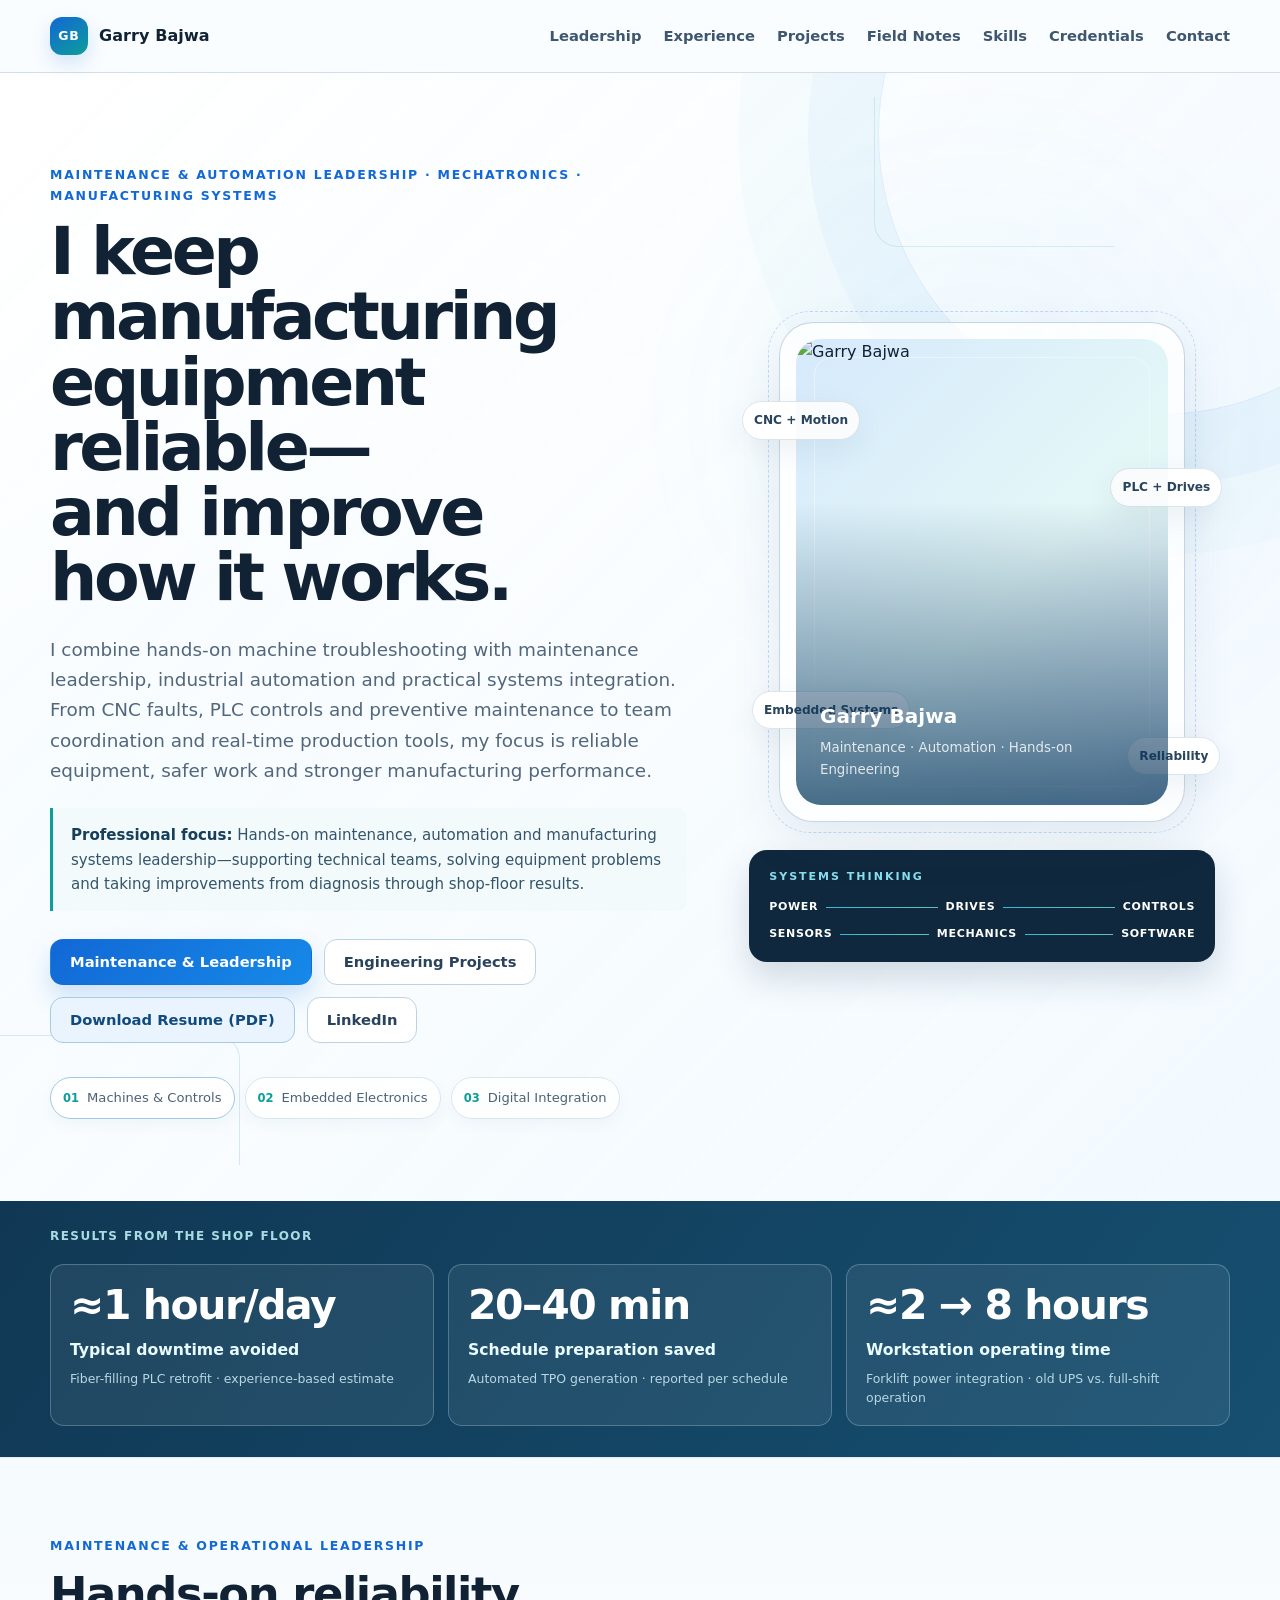
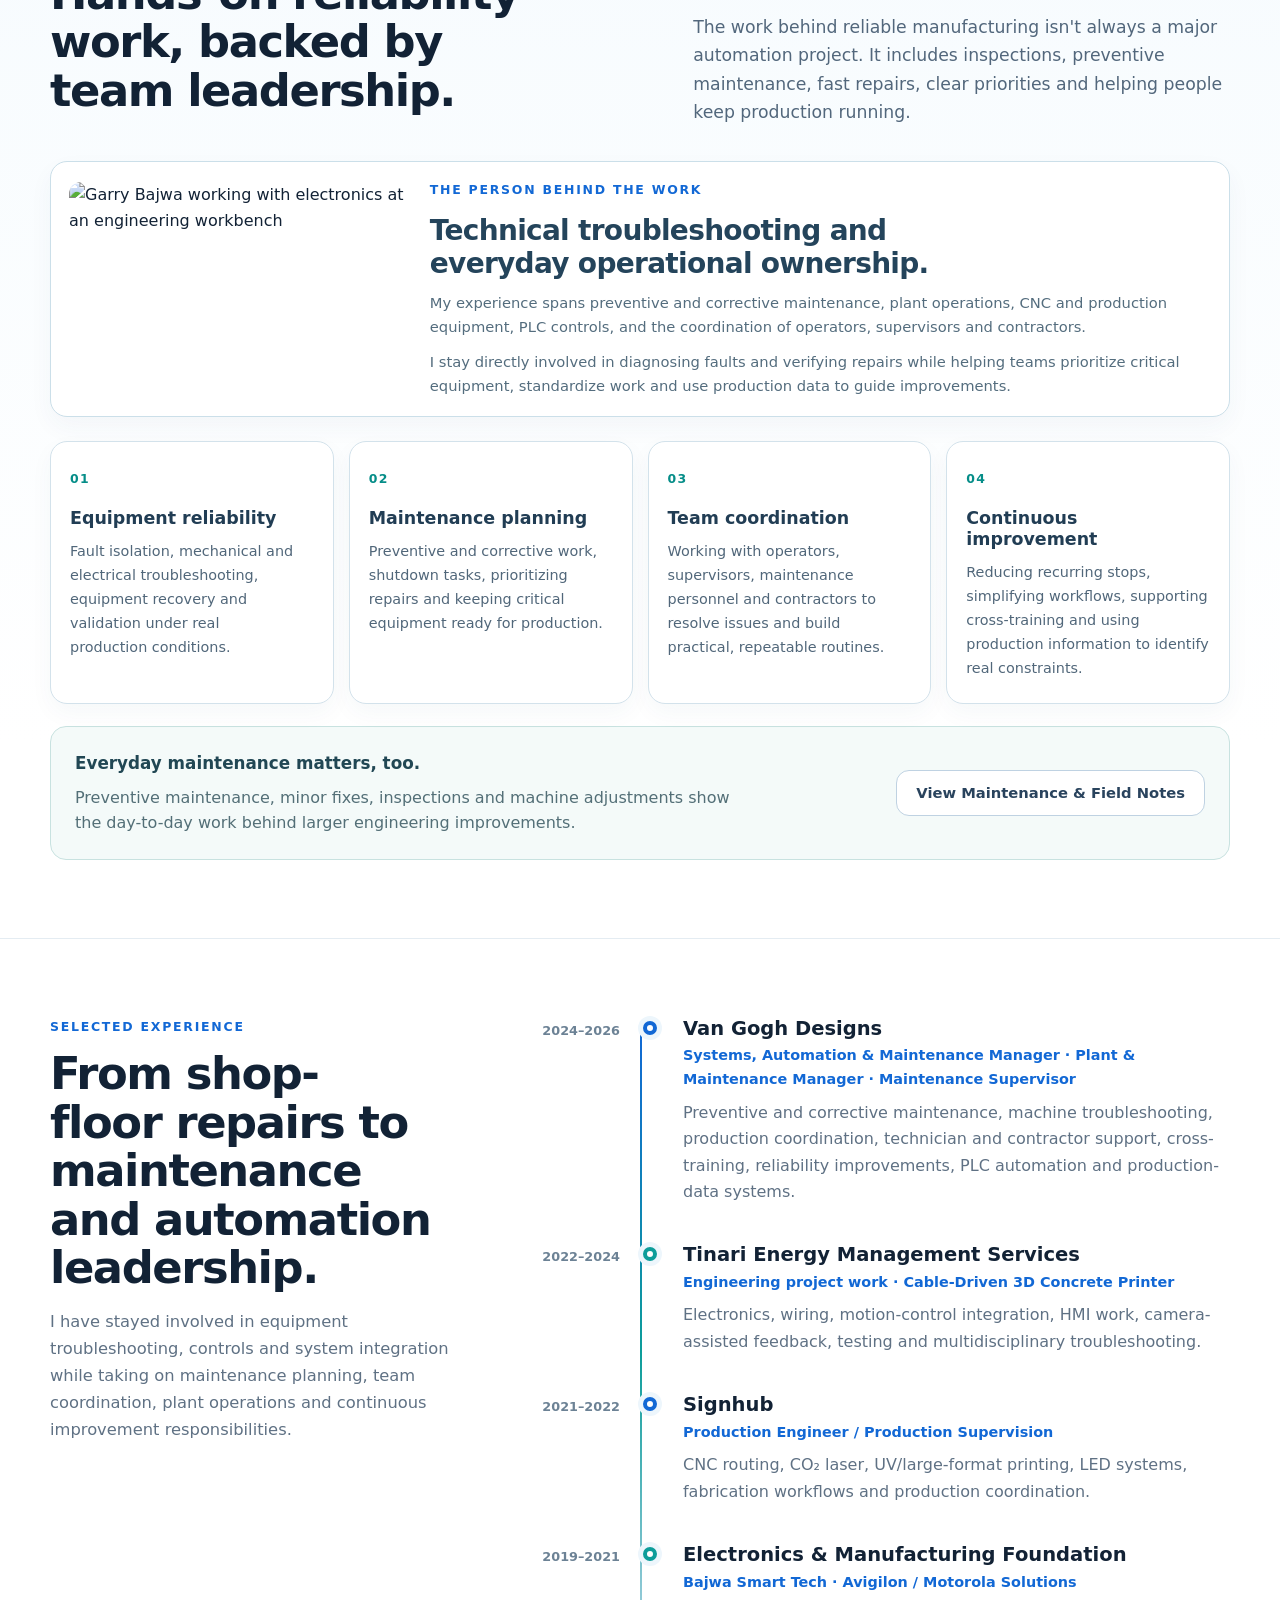
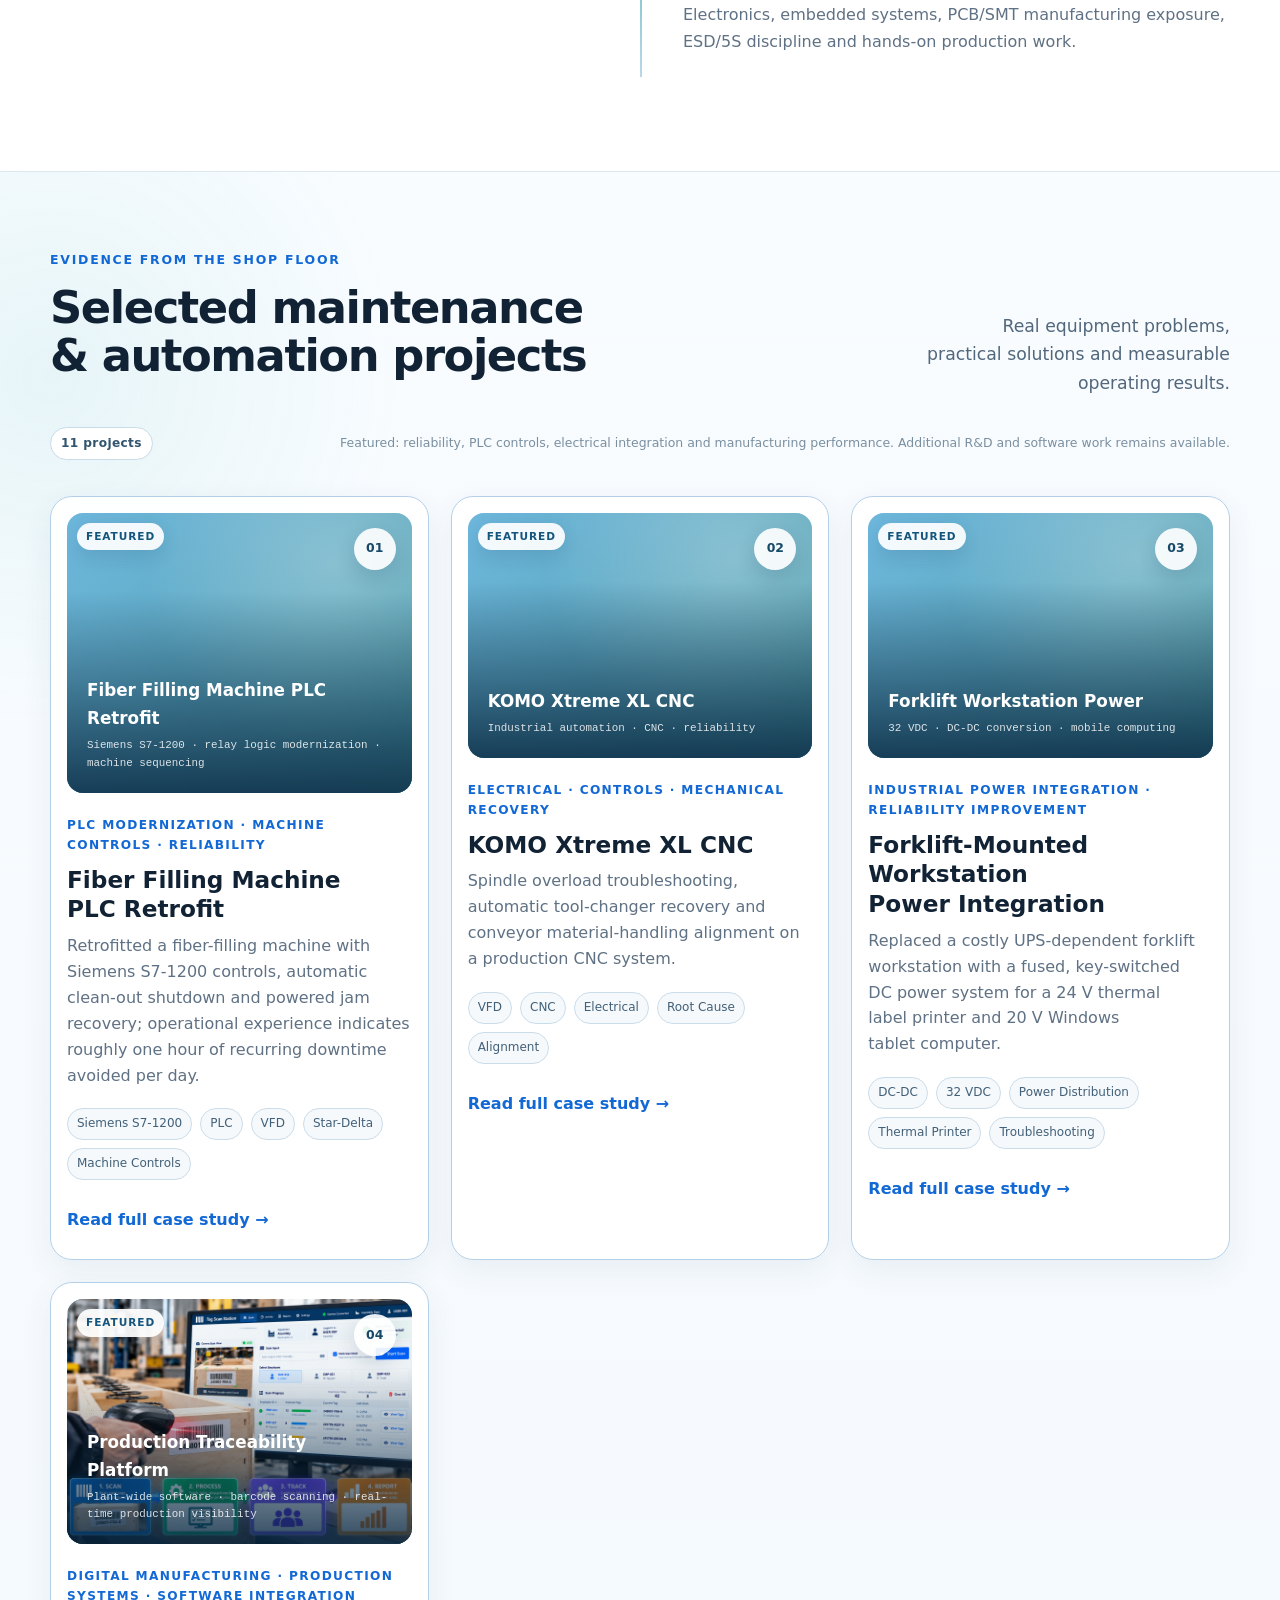
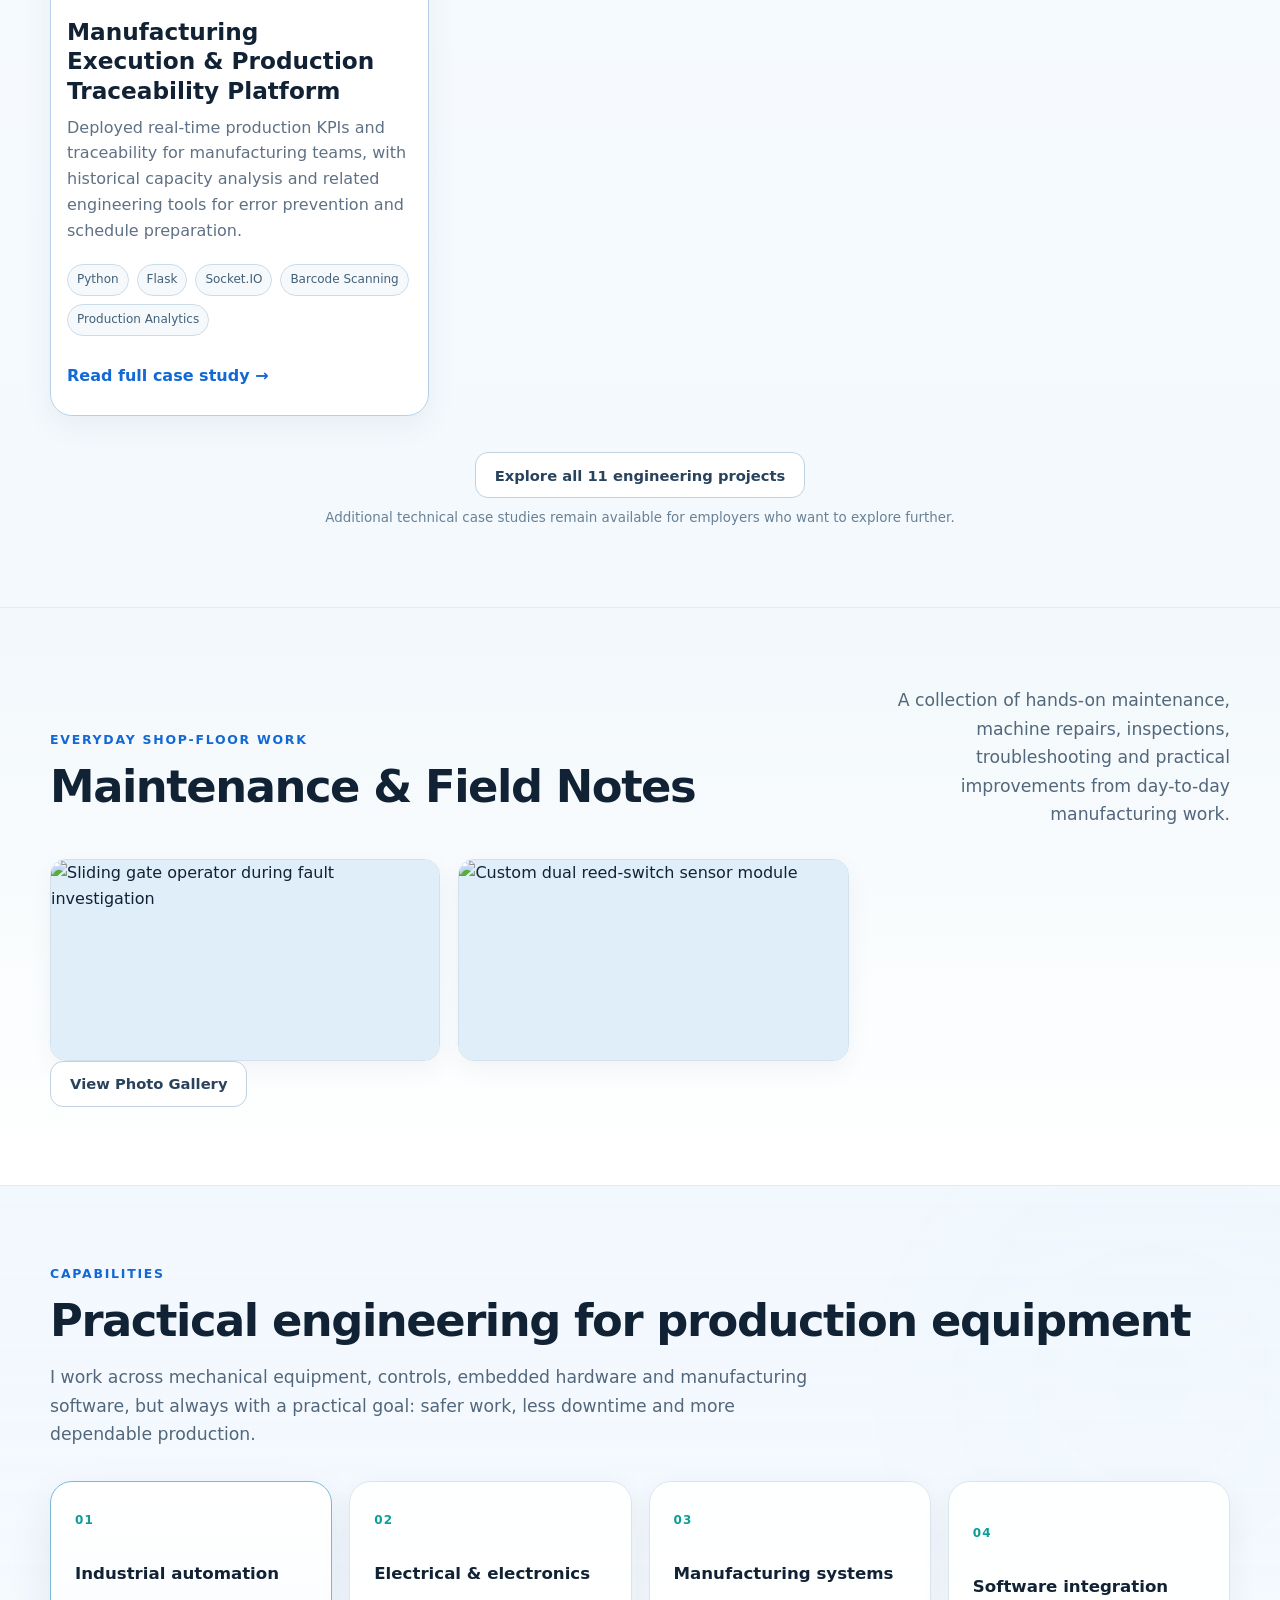
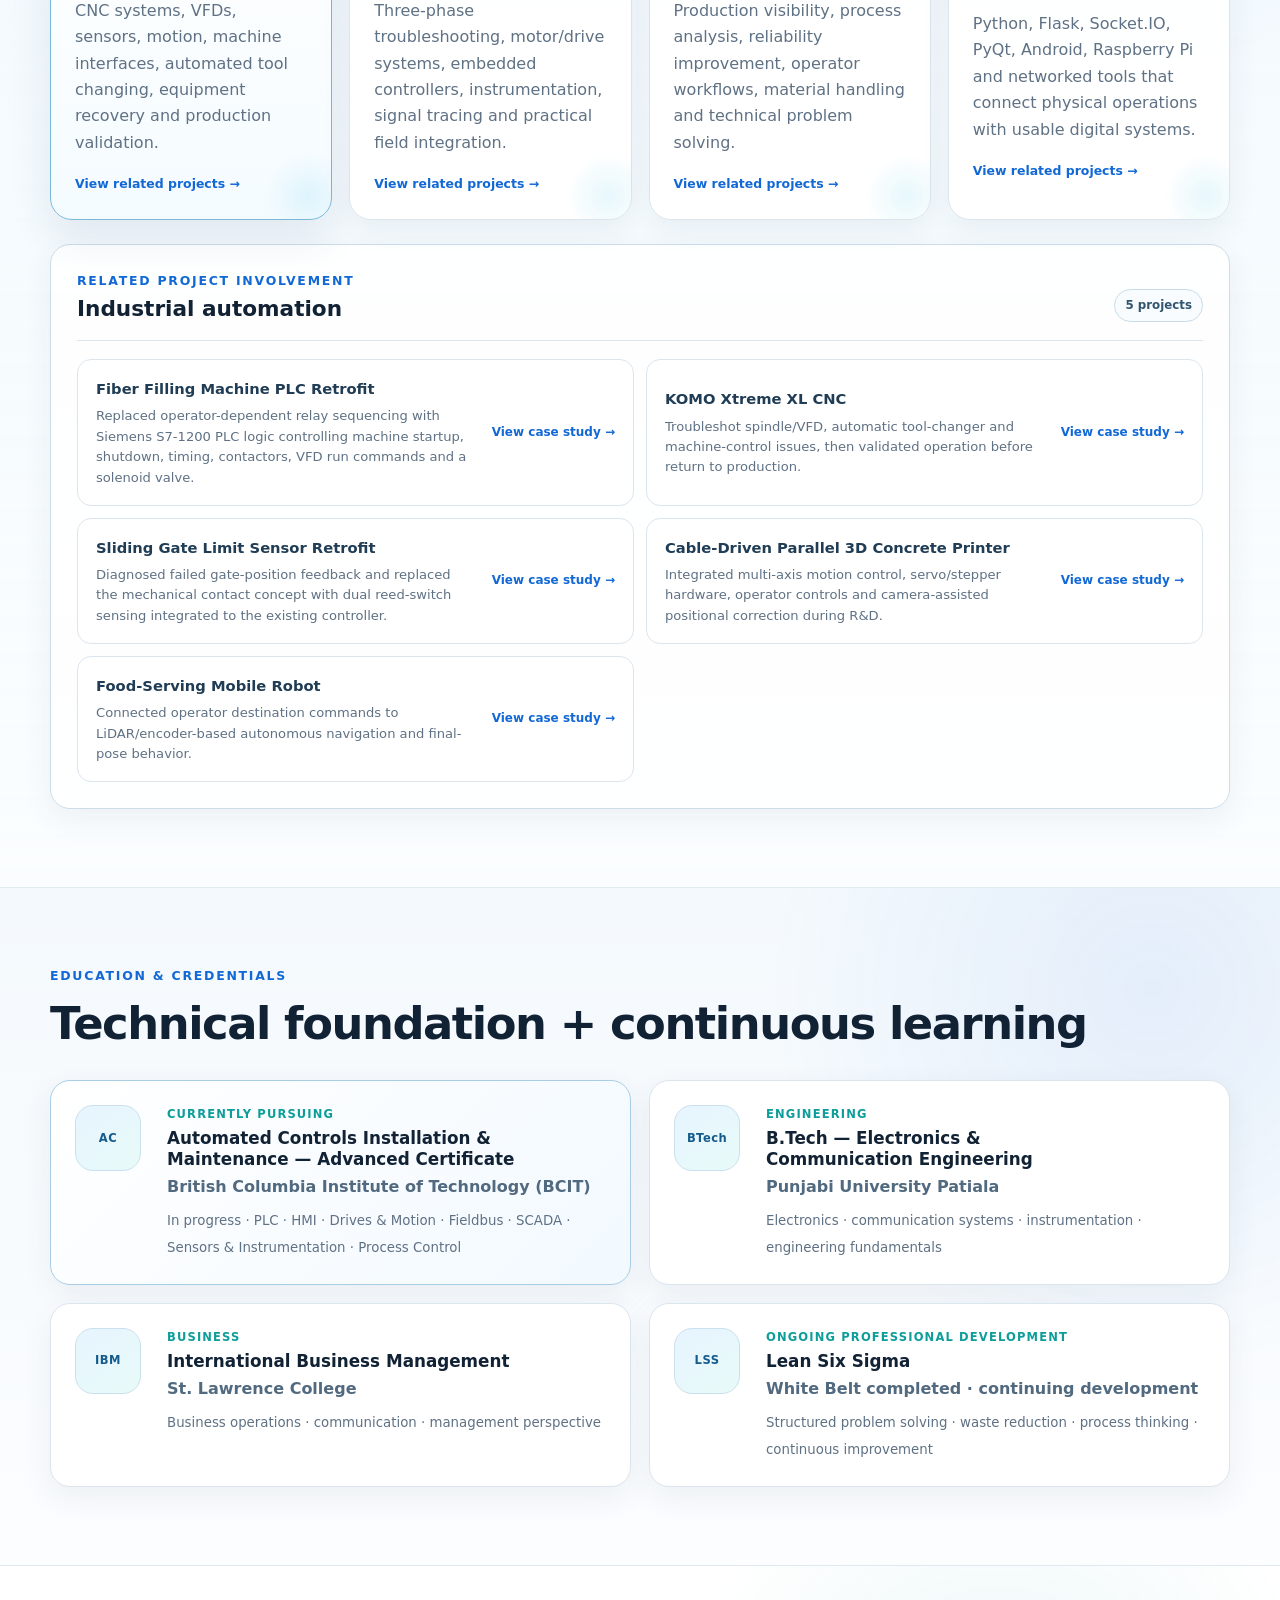
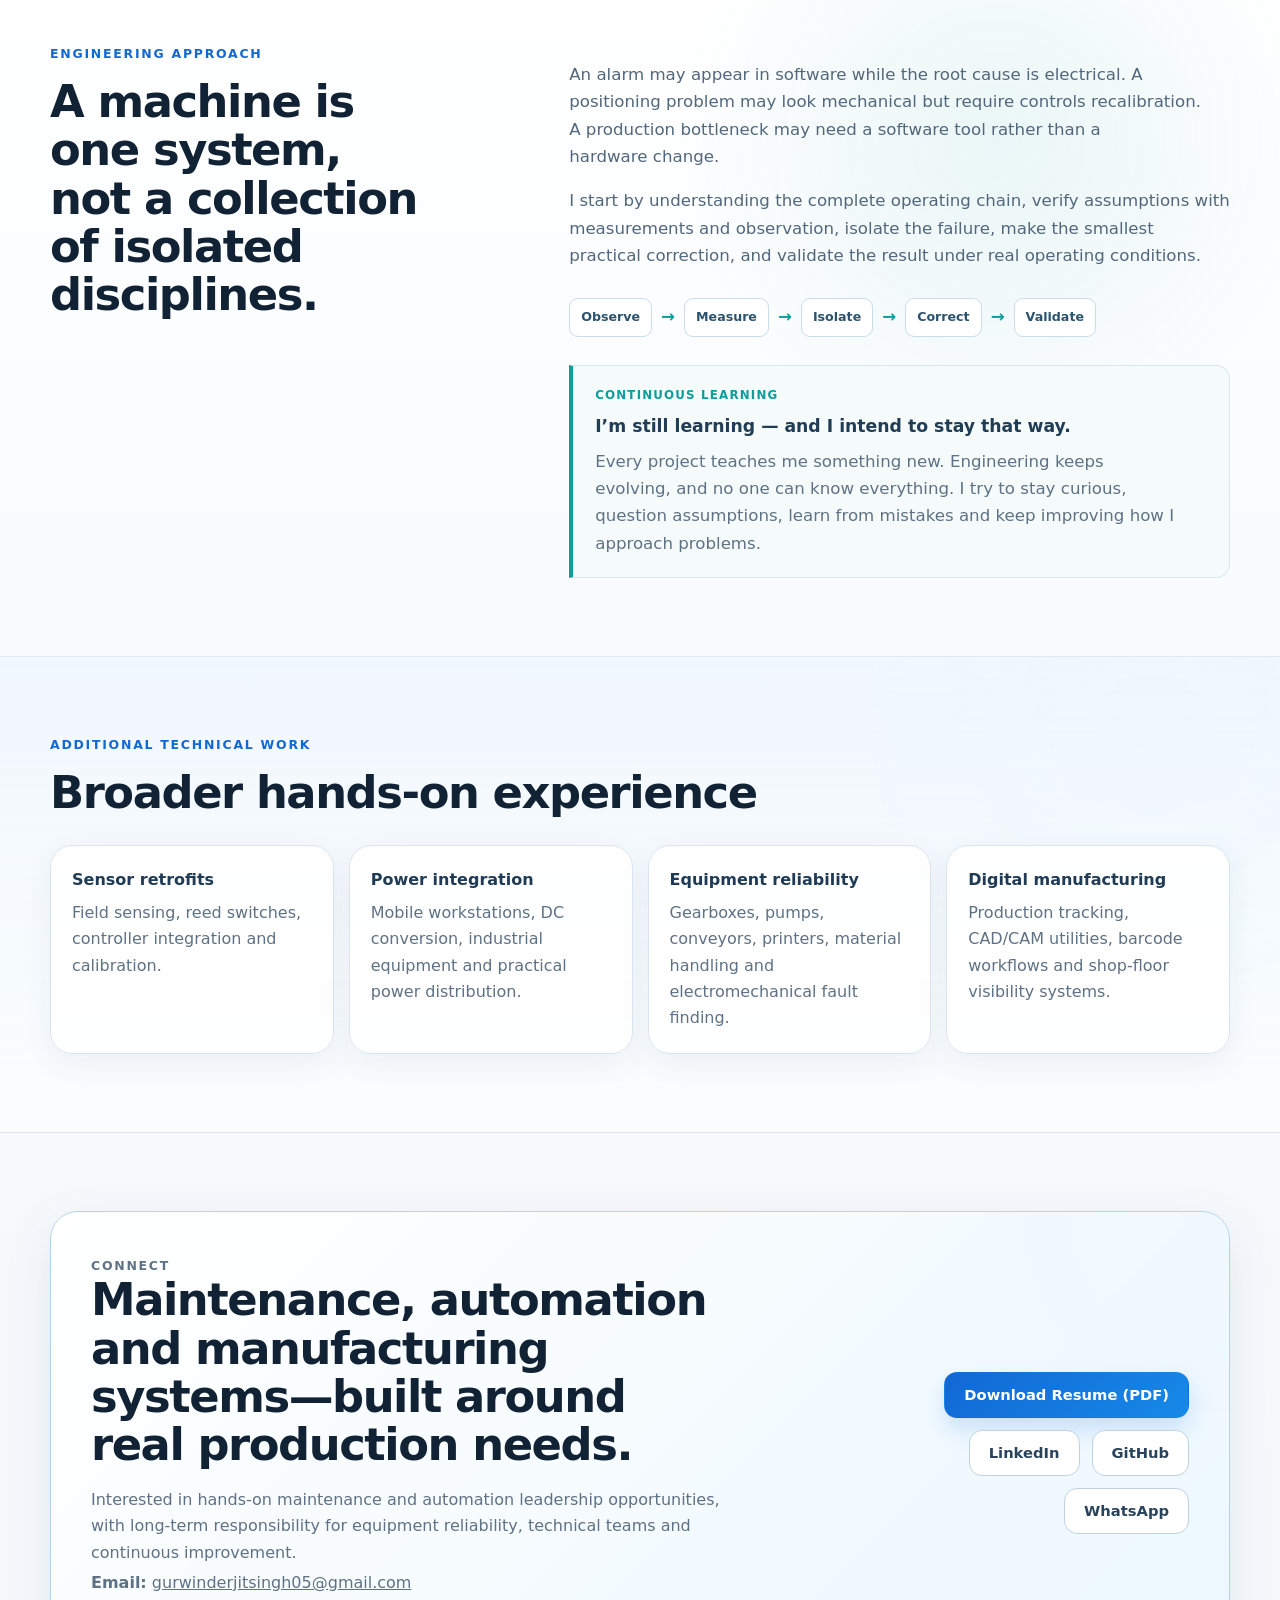
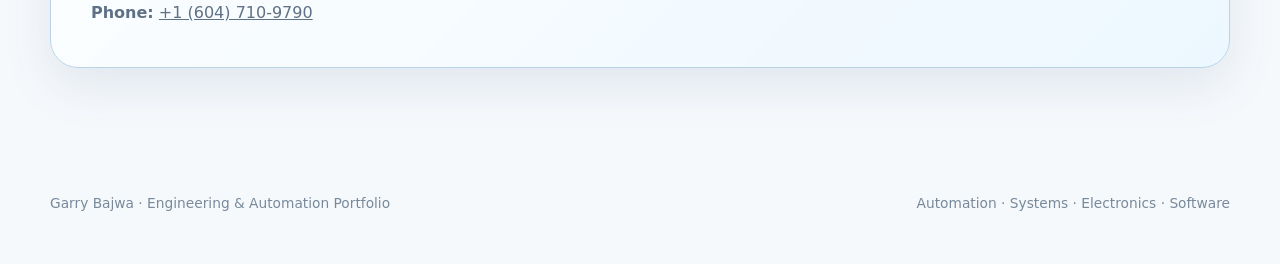
==== index.html @ 13fa7677 "Simplify homepage Field Notes preview to one introduction and a clean photo gallery" ====
<!doctype html>
<html lang="en">
<head>
  <meta charset="utf-8" />
  <meta name="viewport" content="width=device-width, initial-scale=1" />
  <meta name="description" content="Garry Bajwa combines hands-on maintenance and automation leadership with CNC troubleshooting, equipment reliability, preventive maintenance, PLC controls and digital manufacturing systems." />
  <title>Garry Bajwa | Hands-On Maintenance & Automation Leadership</title>
  <link rel="stylesheet" href="styles.css?v=20261027gallery1" />
</head>
<body>
  <a class="skip-link" href="#main">Skip to content</a>

  <header class="site-header">
    <div class="container nav-wrap">
      <a class="brand" href="index.html" aria-label="Garry Bajwa portfolio home">
        <span class="brand-mark">GB</span>
        <span>Garry Bajwa</span>
      </a>
      <nav class="nav" aria-label="Primary navigation">
        <a href="#leadership">Leadership</a>
        <a href="#experience">Experience</a>
        <a href="#projects">Projects</a>
        <a href="#field-notes-preview">Field Notes</a>
        <a href="#capabilities">Skills</a>
        <a href="#credentials">Credentials</a>
        <a href="#contact">Contact</a>
      </nav>
    </div>
  </header>

  <main id="main">
    <section class="hero">
      <div class="hero-circuit hero-circuit-a"></div>
      <div class="hero-circuit hero-circuit-b"></div>
      <div class="container hero-grid">
        <div class="hero-copy">
          <p class="eyebrow">Maintenance &amp; Automation Leadership · Mechatronics · Manufacturing Systems</p>
          <h1>I keep manufacturing equipment reliable—and improve how it works.</h1>
          <p class="lead">
            I combine hands-on machine troubleshooting with maintenance leadership, industrial automation and practical systems integration.
            From CNC faults, PLC controls and preventive maintenance to team coordination and real-time production tools,
            my focus is reliable equipment, safer work and stronger manufacturing performance.
          </p>
          <p class="hero-career-focus"><strong>Professional focus:</strong> Hands-on maintenance, automation and manufacturing systems leadership—supporting technical teams, solving equipment problems and taking improvements from diagnosis through shop-floor results.</p>

          <div class="hero-actions">
            <a class="button primary" href="#leadership">Maintenance &amp; Leadership</a>
            <a class="button secondary" href="#projects">Engineering Projects</a>
            <a class="button secondary resume-link" href="resume/Garry_Bajwa_Generic_Resume.pdf" download="Garry_Bajwa_Resume.pdf" type="application/pdf" aria-label="Download Garry Bajwa resume as a PDF">Download Resume (PDF)</a>
            <a class="button secondary" href="https://www.linkedin.com/in/gurwinderjit-singh" target="_blank" rel="noreferrer">LinkedIn</a>
          </div>

          <div class="hero-specialties" aria-label="Engineering specialties">
            <button type="button" class="hero-specialty" data-capability="automation"><b>01</b> Machines & Controls</button>
            <button type="button" class="hero-specialty" data-capability="electrical"><b>02</b> Embedded Electronics</button>
            <button type="button" class="hero-specialty" data-capability="software"><b>03</b> Digital Integration</button>
          </div>
        </div>

        <aside class="hero-visual" aria-label="Portfolio visual">
          <div class="portrait-shell">
            <div class="portrait-slot">
              <img class="hero-portrait-image" src="assets/profile/garry-bajwa.jpeg" alt="Garry Bajwa">
              <div class="portrait-overlay" aria-hidden="true"></div>
              <div class="portrait-copy">
                <strong>Garry Bajwa</strong>
                <small>Maintenance · Automation · Hands-on Engineering</small>
              </div>
            </div>

            <div class="floating-chip chip-1">CNC + Motion</div>
            <div class="floating-chip chip-2">PLC + Drives</div>
            <div class="floating-chip chip-3">Embedded Systems</div>
            <div class="floating-chip chip-4">Reliability</div>
          </div>

          <div class="systems-map">
            <div class="map-title">SYSTEMS THINKING</div>
            <div class="map-row">
              <span>POWER</span><i></i><span>DRIVES</span><i></i><span>CONTROLS</span>
            </div>
            <div class="map-row">
              <span>SENSORS</span><i></i><span>MECHANICS</span><i></i><span>SOFTWARE</span>
            </div>
          </div>
        </aside>
      </div>
    </section>

    <section class="proof-strip" aria-label="Selected manufacturing results">
      <div class="container">
        <p class="proof-strip-heading">Results from the shop floor</p>
        <div class="proof-grid">
          <a class="proof-item" href="projects/fiber-filling-plc-retrofit.html#impact">
            <span class="proof-value">≈1 hour/day</span>
            <span class="proof-title">Typical downtime avoided</span>
            <span class="proof-detail">Fiber-filling PLC retrofit · experience-based estimate</span>
          </a>
          <a class="proof-item" href="projects/tag-scanning.html#impact">
            <span class="proof-value">20–40 min</span>
            <span class="proof-title">Schedule preparation saved</span>
            <span class="proof-detail">Automated TPO generation · reported per schedule</span>
          </a>
          <a class="proof-item" href="projects/forklift-workstation.html#impact">
            <span class="proof-value">≈2 → 8 hours</span>
            <span class="proof-title">Workstation operating time</span>
            <span class="proof-detail">Forklift power integration · old UPS vs. full-shift operation</span>
          </a>
        </div>
      </div>
    </section>

    <section id="leadership" class="section leadership-section">
      <div class="container">
        <div class="leadership-heading">
          <div>
            <p class="eyebrow">Maintenance &amp; Operational Leadership</p>
            <h2>Hands-on reliability work, backed by team leadership.</h2>
          </div>
          <p class="section-intro">The work behind reliable manufacturing isn't always a major automation project. It includes inspections, preventive maintenance, fast repairs, clear priorities and helping people keep production running.</p>
        </div>
<div id="about" class="leadership-profile">
          <img src="assets/profile/engineering-workbench.jpg" alt="Garry Bajwa working with electronics at an engineering workbench" loading="lazy">
          <div class="leadership-profile-copy">
            <p class="eyebrow">The person behind the work</p>
            <h3>Technical troubleshooting and everyday operational ownership.</h3>
            <p>My experience spans preventive and corrective maintenance, plant operations, CNC and production equipment, PLC controls, and the coordination of operators, supervisors and contractors.</p>
            <p>I stay directly involved in diagnosing faults and verifying repairs while helping teams prioritize critical equipment, standardize work and use production data to guide improvements.</p>
          </div>
        </div>
        <div class="leadership-grid">
          <article class="leadership-card"><span class="leadership-number">01</span><h3>Equipment reliability</h3><p>Fault isolation, mechanical and electrical troubleshooting, equipment recovery and validation under real production conditions.</p></article>
          <article class="leadership-card"><span class="leadership-number">02</span><h3>Maintenance planning</h3><p>Preventive and corrective work, shutdown tasks, prioritizing repairs and keeping critical equipment ready for production.</p></article>
          <article class="leadership-card"><span class="leadership-number">03</span><h3>Team coordination</h3><p>Working with operators, supervisors, maintenance personnel and contractors to resolve issues and build practical, repeatable routines.</p></article>
          <article class="leadership-card"><span class="leadership-number">04</span><h3>Continuous improvement</h3><p>Reducing recurring stops, simplifying workflows, supporting cross-training and using production information to identify real constraints.</p></article>
        </div>
        <div class="leadership-field-notes">
          <div><strong>Everyday maintenance matters, too.</strong><p>Preventive maintenance, minor fixes, inspections and machine adjustments show the day-to-day work behind larger engineering improvements.</p></div>
          <a class="button secondary" href="field-notes.html">View Maintenance &amp; Field Notes</a>
        </div>
      </div>
    </section>

    <section id="experience" class="section experience-section">
      <div class="container experience-layout">
        <div class="experience-intro">
          <p class="eyebrow">Selected experience</p>
          <h2>From shop-floor repairs to maintenance and automation leadership.</h2>
          <p>
            I have stayed involved in equipment troubleshooting, controls and system integration while taking on maintenance planning,
            team coordination, plant operations and continuous improvement responsibilities.
          </p>
        </div>

        <div class="timeline">
          <article class="timeline-item">
            <div class="timeline-year">2024–2026</div>
            <div class="timeline-dot"></div>
            <div class="timeline-content">
              <h3>Van Gogh Designs</h3>
              <p class="timeline-role">Systems, Automation & Maintenance Manager · Plant & Maintenance Manager · Maintenance Supervisor</p>
              <p>Preventive and corrective maintenance, machine troubleshooting, production coordination, technician and contractor support, cross-training, reliability improvements, PLC automation and production-data systems.</p>
            </div>
          </article>

          <article class="timeline-item">
            <div class="timeline-year">2022–2024</div>
            <div class="timeline-dot"></div>
            <div class="timeline-content">
              <h3>Tinari Energy Management Services</h3>
              <p class="timeline-role">Engineering project work · Cable-Driven 3D Concrete Printer</p>
              <p>Electronics, wiring, motion-control integration, HMI work, camera-assisted feedback, testing and multidisciplinary troubleshooting.</p>
            </div>
          </article>

          <article class="timeline-item">
            <div class="timeline-year">2021–2022</div>
            <div class="timeline-dot"></div>
            <div class="timeline-content">
              <h3>Signhub</h3>
              <p class="timeline-role">Production Engineer / Production Supervision</p>
              <p>CNC routing, CO₂ laser, UV/large-format printing, LED systems, fabrication workflows and production coordination.</p>
            </div>
          </article>

          <article class="timeline-item">
            <div class="timeline-year">2019–2021</div>
            <div class="timeline-dot"></div>
            <div class="timeline-content">
              <h3>Electronics & Manufacturing Foundation</h3>
              <p class="timeline-role">Bajwa Smart Tech · Avigilon / Motorola Solutions</p>
              <p>Electronics, embedded systems, PCB/SMT manufacturing exposure, ESD/5S discipline and hands-on production work.</p>
            </div>
          </article>
        </div>
      </div>
    </section>

    <section id="projects" class="section projects-section">
      <div class="container">
        <div class="section-heading-row">
          <div>
            <p class="eyebrow">Evidence from the shop floor</p>
            <h2>Selected maintenance &amp; automation projects</h2>
          </div>
          <p class="section-intro">Real equipment problems, practical solutions and measurable operating results.</p>
        </div>

        <div class="project-section-meta">
          <span id="project-count" class="project-count" aria-live="polite"></span>
          <span class="project-note">Featured: reliability, PLC controls, electrical integration and manufacturing performance. Additional R&amp;D and software work remains available.</span>
        </div>

        <div class="project-grid" id="project-grid"></div>
        <div class="project-more" id="project-more" hidden>
          <button type="button" class="button secondary" id="project-more-toggle" aria-controls="project-grid" aria-expanded="false">View all engineering projects</button>
          <p>Additional technical case studies remain available for employers who want to explore further.</p>
        </div>

        <noscript>
          <p class="media-note">JavaScript is required to display the project cards on this page. Individual case-study pages remain directly accessible.</p>
        </noscript>
      </div>
    </section>

    <section id="field-notes-preview" class="section field-preview-section">
      <div class="container">
        <div class="section-heading-row">
          <div>
            <p class="eyebrow">Everyday shop-floor work</p>
            <h2>Maintenance &amp; Field Notes</h2>
          </div>
          <p class="section-intro">A collection of hands-on maintenance, machine repairs, inspections, troubleshooting and practical improvements from day-to-day manufacturing work.</p>
        </div>
        <div class="field-preview-grid field-preview-simple">
          <a class="field-preview-card" href="field-notes.html" aria-label="Explore maintenance and engineering photos">
            <img src="assets/gate-sensor/gate-operator-mechanism.jpeg" alt="Sliding gate operator during fault investigation" loading="lazy">
          </a>
          <a class="field-preview-card" href="field-notes.html" aria-label="Explore maintenance and engineering photos">
            <img src="assets/gate-sensor/dual-reed-switch-retrofit.jpg" alt="Custom dual reed-switch sensor module" loading="lazy">
          </a>
        </div>
        <div class="field-preview-actions">
          <a class="button secondary" href="field-notes.html">View Photo Gallery</a>
        </div>
      </div>
    </section>

    <section id="capabilities" class="section section-soft">
      <div class="container">
        <p class="eyebrow">Capabilities</p>
        <h2>Practical engineering for production equipment</h2>
        <p class="section-intro">I work across mechanical equipment, controls, embedded hardware and manufacturing software, but always with a practical goal: safer work, less downtime and more dependable production.</p>

        <div class="capability-grid" aria-label="Browse projects by capability">
          <button type="button" class="capability-card capability-trigger is-active" data-capability="automation" aria-pressed="true">
            <span class="card-number">01</span>
            <span class="capability-title">Industrial automation</span>
            <span class="capability-description">CNC systems, VFDs, sensors, motion, machine interfaces, automated tool changing, equipment recovery and production validation.</span>
            <span class="capability-action">View related projects →</span>
          </button>
          <button type="button" class="capability-card capability-trigger" data-capability="electrical" aria-pressed="false">
            <span class="card-number">02</span>
            <span class="capability-title">Electrical & electronics</span>
            <span class="capability-description">Three-phase troubleshooting, motor/drive systems, embedded controllers, instrumentation, signal tracing and practical field integration.</span>
            <span class="capability-action">View related projects →</span>
          </button>
          <button type="button" class="capability-card capability-trigger" data-capability="manufacturing" aria-pressed="false">
            <span class="card-number">03</span>
            <span class="capability-title">Manufacturing systems</span>
            <span class="capability-description">Production visibility, process analysis, reliability improvement, operator workflows, material handling and technical problem solving.</span>
            <span class="capability-action">View related projects →</span>
          </button>
          <button type="button" class="capability-card capability-trigger" data-capability="software" aria-pressed="false">
            <span class="card-number">04</span>
            <span class="capability-title">Software integration</span>
            <span class="capability-description">Python, Flask, Socket.IO, PyQt, Android, Raspberry Pi and networked tools that connect physical operations with usable digital systems.</span>
            <span class="capability-action">View related projects →</span>
          </button>
        </div>

        <div class="capability-projects" id="capability-projects" aria-live="polite">
          <div class="capability-projects-heading">
            <div>
              <p class="eyebrow">Related project involvement</p>
              <h3 id="capability-projects-title">Industrial automation</h3>
            </div>
            <span class="capability-project-count" id="capability-project-count"></span>
          </div>
          <div class="capability-project-list" id="capability-project-list"></div>
        </div>
      </div>
    </section>

    <section id="credentials" class="section credentials-section">
      <div class="container">
        <p class="eyebrow">Education & credentials</p>
        <h2>Technical foundation + continuous learning</h2>

        <div class="credential-grid">
          <article class="credential-card credential-featured">
            <div class="credential-icon">AC</div>
            <div>
              <span class="credential-type">Currently pursuing</span>
              <h3>Automated Controls Installation & Maintenance — Advanced Certificate</h3>
              <p>British Columbia Institute of Technology (BCIT)</p>
              <small>In progress · PLC · HMI · Drives & Motion · Fieldbus · SCADA · Sensors & Instrumentation · Process Control</small>
            </div>
          </article>

          <article class="credential-card">
            <div class="credential-icon">BTech</div>
            <div>
              <span class="credential-type">Engineering</span>
              <h3>B.Tech — Electronics & Communication Engineering</h3>
              <p>Punjabi University Patiala</p>
              <small>Electronics · communication systems · instrumentation · engineering fundamentals</small>
            </div>
          </article>

          <article class="credential-card">
            <div class="credential-icon">IBM</div>
            <div>
              <span class="credential-type">Business</span>
              <h3>International Business Management</h3>
              <p>St. Lawrence College</p>
              <small>Business operations · communication · management perspective</small>
            </div>
          </article>

          <article class="credential-card">
            <div class="credential-icon">LSS</div>
            <div>
              <span class="credential-type">Ongoing professional development</span>
              <h3>Lean Six Sigma</h3>
              <p>White Belt completed · continuing development</p>
              <small>Structured problem solving · waste reduction · process thinking · continuous improvement</small>
            </div>
          </article>
        </div>
      </div>
    </section>

    <section id="approach" class="section approach-section">
      <div class="container approach-grid">
        <div>
          <p class="eyebrow">Engineering approach</p>
          <h2>A machine is one system, not a collection of isolated disciplines.</h2>
        </div>
        <div class="approach-copy">
          <p>
            An alarm may appear in software while the root cause is electrical. A positioning problem may look mechanical
            but require controls recalibration. A production bottleneck may need a software tool rather than a hardware change.
          </p>
          <p>
            I start by understanding the complete operating chain, verify assumptions with measurements and observation,
            isolate the failure, make the smallest practical correction, and validate the result under real operating conditions.
          </p>

          <div class="approach-flow" aria-label="Engineering workflow">
            <span>Observe</span><b>→</b><span>Measure</span><b>→</b><span>Isolate</span><b>→</b><span>Correct</span><b>→</b><span>Validate</span>
          </div>

          <div class="learning-note">
            <span class="learning-note-label">Continuous learning</span>
            <p class="learning-note-quote">I’m still learning — and I intend to stay that way.</p>
            <p>Every project teaches me something new. Engineering keeps evolving, and no one can know everything. I try to stay curious, question assumptions, learn from mistakes and keep improving how I approach problems.</p>
          </div>
        </div>
      </div>
    </section>

    <section class="section section-soft">
      <div class="container">
        <p class="eyebrow">Additional technical work</p>
        <h2>Broader hands-on experience</h2>
        <div class="mini-grid">
          <div class="mini-card"><strong>Sensor retrofits</strong><span>Field sensing, reed switches, controller integration and calibration.</span></div>
          <div class="mini-card"><strong>Power integration</strong><span>Mobile workstations, DC conversion, industrial equipment and practical power distribution.</span></div>
          <div class="mini-card"><strong>Equipment reliability</strong><span>Gearboxes, pumps, conveyors, printers, material handling and electromechanical fault finding.</span></div>
          <div class="mini-card"><strong>Digital manufacturing</strong><span>Production tracking, CAD/CAM utilities, barcode workflows and shop-floor visibility systems.</span></div>
        </div>
      </div>
    </section>

    <section id="contact" class="section contact-section">
      <div class="container contact-card">
        <div>
          <p class="eyebrow">Connect</p>
          <h2>Maintenance, automation and manufacturing systems—built around real production needs.</h2>
          <p>Interested in hands-on maintenance and automation leadership opportunities, with long-term responsibility for equipment reliability, technical teams and continuous improvement.</p>
          <p><strong>Email:</strong> <a href="mailto:gurwinderjitsingh05@gmail.com">gurwinderjitsingh05@gmail.com</a></p>
          <p><strong>Phone:</strong> <a href="tel:+16047109790">+1 (604) 710-9790</a></p>
        </div>
        <div class="contact-actions">
          <a class="button primary resume-link" href="resume/Garry_Bajwa_Generic_Resume.pdf" download="Garry_Bajwa_Resume.pdf" type="application/pdf" aria-label="Download Garry Bajwa resume as a PDF">Download Resume (PDF)</a>
          <a class="button secondary" href="https://www.linkedin.com/in/gurwinderjit-singh" target="_blank" rel="noreferrer">LinkedIn</a>
          <a class="button secondary" href="https://github.com/garrybajwa" target="_blank" rel="noreferrer">GitHub</a>
          <a class="button secondary" href="https://wa.me/16047109790" target="_blank" rel="noopener noreferrer" aria-label="Contact Garry Bajwa on WhatsApp">WhatsApp</a>
        </div>
      </div>
    </section>


  </main>

  <footer class="site-footer">
    <div class="container footer-wrap">
      <span>Garry Bajwa · Engineering & Automation Portfolio</span>
      <span>Automation · Systems · Electronics · Software</span>
    </div>
  </footer>
  <script src="projects-data.js?v=20261027leadership1"></script>
  <script src="site.js?v=20261027leadership1"></script>
</body>
</html>
---- styles.css ----
:root{
  --bg:#f6f9fc;
  --bg-blue:#edf6ff;
  --panel:#ffffff;
  --panel-soft:#f8fbfe;
  --text:#122235;
  --muted:#5f7184;
  --line:#dbe5ee;
  --line-strong:#bfd2e2;
  --accent:#1268d5;
  --accent-dark:#0d4f9e;
  --teal:#0d9d9a;
  --cyan:#39bfe8;
  --warm:#ff8a3d;
  --shadow:0 18px 50px rgba(37,72,105,.10);
  --shadow-soft:0 10px 30px rgba(37,72,105,.07);
  --max:1180px;
  --radius:22px;
}

*{box-sizing:border-box}
html{scroll-behavior:smooth}
body{
  margin:0;
  color:var(--text);
  font-family:Inter,ui-sans-serif,system-ui,-apple-system,BlinkMacSystemFont,"Segoe UI",Roboto,Arial,sans-serif;
  line-height:1.65;
  background:
    radial-gradient(circle at 8% 8%,rgba(57,191,232,.12),transparent 26rem),
    radial-gradient(circle at 92% 4%,rgba(18,104,213,.09),transparent 30rem),
    linear-gradient(180deg,#fbfdff 0%,var(--bg) 100%);
}
body::before{
  content:"";
  position:fixed;
  inset:0;
  pointer-events:none;
  z-index:-1;
  opacity:.42;
  background-image:
    linear-gradient(rgba(25,89,145,.045) 1px,transparent 1px),
    linear-gradient(90deg,rgba(25,89,145,.045) 1px,transparent 1px);
  background-size:32px 32px;
  mask-image:linear-gradient(to bottom,black,transparent 70%);
}
a{color:inherit}
code{font-family:"SFMono-Regular",Consolas,monospace}
.skip-link{position:absolute;left:-9999px;top:auto}
.skip-link:focus{left:16px;top:16px;z-index:999;background:#fff;color:#000;padding:8px 12px;border-radius:8px}
.container{width:min(var(--max),calc(100% - 40px));margin-inline:auto}

.site-header{
  position:sticky;
  top:0;
  z-index:50;
  backdrop-filter:blur(18px);
  background:rgba(250,253,255,.88);
  border-bottom:1px solid rgba(156,181,202,.42);
}
.nav-wrap{min-height:72px;display:flex;align-items:center;justify-content:space-between;gap:24px}
.brand{display:flex;align-items:center;gap:11px;text-decoration:none;font-weight:800;letter-spacing:.005em}
.brand-mark{
  width:38px;height:38px;border-radius:12px;display:grid;place-items:center;
  color:#fff;
  background:linear-gradient(145deg,var(--accent),var(--teal));
  box-shadow:0 8px 20px rgba(18,104,213,.18);
  font-size:.78rem;
  letter-spacing:.08em;
}
.nav{display:flex;gap:22px;align-items:center}
.nav a{font-size:.92rem;text-decoration:none;color:#3e566e;font-weight:650}
.nav a:hover{color:var(--accent)}

.hero{
  position:relative;
  overflow:hidden;
  padding:92px 0 82px;
  background:
    linear-gradient(135deg,rgba(255,255,255,.86),rgba(240,248,255,.76)),
    radial-gradient(circle at 76% 30%,rgba(57,191,232,.22),transparent 21rem);
}
.hero::before{
  content:"";
  position:absolute;
  width:560px;height:560px;
  right:-160px;top:-220px;
  border:1px solid rgba(18,104,213,.11);
  border-radius:50%;
  box-shadow:
    0 0 0 70px rgba(18,104,213,.035),
    0 0 0 140px rgba(13,157,154,.025);
}
.hero-circuit{
  position:absolute;
  pointer-events:none;
  opacity:.6;
}
.hero-circuit::before,.hero-circuit::after{
  content:"";
  position:absolute;
  background:linear-gradient(90deg,transparent,var(--cyan),transparent);
}
.hero-circuit-a{width:280px;height:130px;left:-40px;bottom:36px;border-top:1px solid rgba(18,104,213,.25);border-right:1px solid rgba(18,104,213,.25);border-radius:0 24px 0 0}
.hero-circuit-b{width:240px;height:150px;right:13%;top:24px;border-left:1px solid rgba(13,157,154,.24);border-bottom:1px solid rgba(13,157,154,.24);border-radius:0 0 0 24px}

.hero-grid{display:grid;grid-template-columns:1.05fr .95fr;gap:70px;align-items:center}
.hero-copy{position:relative;z-index:2}
.eyebrow{margin:0 0 13px;color:var(--accent);text-transform:uppercase;letter-spacing:.14em;font-size:.78rem;font-weight:800}
h1{font-size:clamp(3rem,5.2vw,5.65rem);line-height:.98;letter-spacing:-.052em;margin:0 0 24px}
h2{font-size:clamp(2rem,3.5vw,3.35rem);line-height:1.08;letter-spacing:-.032em;margin:0 0 17px}
h3{line-height:1.2}
.lead,.section-intro{color:#52677c;font-size:1.08rem;max-width:800px}
.hero .lead{font-size:1.15rem;max-width:750px}

.hero-actions,.contact-actions{display:flex;flex-wrap:wrap;gap:12px;margin-top:28px}
.button{
  display:inline-flex;align-items:center;justify-content:center;min-height:46px;padding:0 19px;
  border-radius:13px;border:1px solid var(--line-strong);
  text-decoration:none;font-weight:760;font-size:.92rem;transition:.2s ease
}
.button:hover{transform:translateY(-2px)}
.button.primary{background:linear-gradient(135deg,var(--accent),#1689e8);color:white;border-color:transparent;box-shadow:0 12px 24px rgba(18,104,213,.18)}
.button.secondary{background:#fff;color:#29435d}

.hero-specialties{
  display:flex;flex-wrap:wrap;gap:10px;margin-top:34px
}
.hero-specialties span{
  display:flex;align-items:center;gap:8px;
  padding:9px 12px;border:1px solid var(--line);
  background:rgba(255,255,255,.78);border-radius:999px;
  font-size:.82rem;color:#4c6276;box-shadow:0 6px 15px rgba(37,72,105,.04)
}
.hero-specialties b{color:var(--teal);font-size:.72rem}

.hero-visual{position:relative;z-index:2;min-height:560px}
.portrait-shell{
  position:relative;
  width:min(390px,90%);
  margin:0 auto;
  padding:16px;
  border:1px solid rgba(122,156,185,.42);
  border-radius:34px;
  background:rgba(255,255,255,.75);
  box-shadow:var(--shadow);
}
.portrait-shell::before{
  content:"";
  position:absolute;inset:-12px;
  border:1px dashed rgba(18,104,213,.22);
  border-radius:42px;
  z-index:-1;
}
.portrait-slot{
  min-height:430px;border-radius:25px;overflow:hidden;
  display:grid;place-items:end start;padding:24px;
  background:linear-gradient(135deg,#d9edff,#e8fbfa 55%,#dbe9f5);
  position:relative;
}
.hero-portrait-image{
  position:absolute;inset:0;width:100%;height:100%;
  object-fit:cover;object-position:center 42%;
  display:block;
}
.portrait-overlay{
  position:absolute;inset:0;
  background:linear-gradient(180deg,rgba(10,52,95,.02) 35%,rgba(8,54,92,.72) 100%);
  z-index:1;
}
.portrait-slot::before{
  content:"";
  position:absolute;inset:18px;
  border:1px solid rgba(255,255,255,.52);
  border-radius:18px;
  pointer-events:none;
}
.portrait-copy{position:relative;z-index:2;color:white}
.portrait-copy strong{display:block;font-size:1.25rem}
.portrait-copy small{display:block;opacity:.82;margin-top:4px}
.portrait-copy code{display:inline-block;margin-top:5px;font-size:.72rem;background:rgba(7,38,64,.38);padding:4px 7px;border-radius:7px}

.floating-chip{
  position:absolute;
  padding:8px 11px;border-radius:999px;
  background:#fff;border:1px solid var(--line);
  box-shadow:var(--shadow-soft);
  color:#29445d;font-size:.76rem;font-weight:760
}
.chip-1{left:-38px;top:78px}
.chip-2{right:-38px;top:145px}
.chip-3{left:-28px;bottom:92px}
.chip-4{right:-36px;bottom:46px}

.systems-map{
  width:min(460px,100%);
  margin:28px auto 0;
  padding:18px 20px;
  border-radius:18px;
  background:#10283d;
  color:white;
  box-shadow:0 16px 34px rgba(21,54,84,.17)
}
.map-title{font-size:.69rem;letter-spacing:.18em;color:#88dff0;font-weight:800;margin-bottom:12px}
.map-row{display:flex;align-items:center;gap:8px;font-size:.69rem;font-weight:750;letter-spacing:.06em}
.map-row + .map-row{margin-top:9px}
.map-row i{height:1px;flex:1;background:linear-gradient(90deg,#37b9d7,#60c2b8)}

.section{padding:78px 0;border-top:1px solid rgba(157,184,206,.27)}
.section-alt{
  background:
    linear-gradient(180deg,rgba(237,246,255,.62),rgba(248,252,255,.92)),
    radial-gradient(circle at 8% 20%,rgba(57,191,232,.08),transparent 22rem);
}
.capability-grid{display:grid;grid-template-columns:repeat(4,1fr);gap:17px;margin-top:32px}
.capability-card,.project-card,.mini-card,.case-card,.detail-card{
  border:1px solid var(--line);
  border-radius:var(--radius);
  background:rgba(255,255,255,.92);
  box-shadow:var(--shadow-soft)
}
.capability-card{padding:24px;position:relative;overflow:hidden}
.capability-card::after{
  content:"";
  position:absolute;right:-22px;bottom:-22px;width:90px;height:90px;border-radius:50%;
  background:radial-gradient(circle,rgba(57,191,232,.12),transparent 67%)
}
.card-number{display:inline-block;color:var(--teal);font-size:.75rem;font-weight:850;letter-spacing:.1em;margin-bottom:30px}
.capability-card h3{margin:0 0 10px;font-size:1.04rem}
.capability-card p,.project-card p,.mini-card span,.detail-card p{color:var(--muted);margin:0}

.project-grid{display:grid;grid-template-columns:repeat(2,1fr);gap:22px;margin-top:36px}
.project-card{
  padding:16px 16px 26px;
  overflow:hidden;
  transition:transform .2s ease,box-shadow .2s ease
}
.project-card:hover{transform:translateY(-4px);box-shadow:0 22px 55px rgba(37,72,105,.12)}
.project-card.featured{border-color:#b4d0e8}
.project-media{
  height:245px;border-radius:16px;
  display:flex;flex-direction:column;justify-content:flex-end;align-items:flex-start;
  padding:20px;color:white;overflow:hidden;margin-bottom:22px;
  background-size:cover;background-position:center;
  position:relative
}
.project-media::before{
  content:"";position:absolute;inset:0;
  background:linear-gradient(180deg,transparent 28%,rgba(9,40,66,.82))
}
.project-media span,.project-media small{position:relative;z-index:1}
.project-media span{font-weight:800;font-size:1.05rem}
.project-media small{font-size:.68rem;opacity:.8;margin-top:4px;font-family:"SFMono-Regular",Consolas,monospace}
.project-media-komo{
  background-image:
    linear-gradient(180deg,rgba(7,40,66,.03),rgba(7,40,66,.62)),
    url("assets/komo/overview.jpg"),
    linear-gradient(135deg,#b8dcf7,#79b6da);
}
.project-media-concrete{
  background-image:
    linear-gradient(180deg,rgba(7,40,66,.02),rgba(7,40,66,.68)),
    url("assets/concrete-printer/overview.jpg"),
    linear-gradient(135deg,#d0e7ff,#63b8db);
}
.project-media-robot{
  background-image:
    linear-gradient(180deg,rgba(7,40,66,.02),rgba(7,40,66,.68)),
    url("assets/robot/overview.jpg"),
    linear-gradient(135deg,#cdf4ed,#58b7ac);
}
.project-media-display{
  background-image:
    linear-gradient(180deg,rgba(7,40,66,.02),rgba(7,40,66,.68)),
    url("assets/display/overview.jpg"),
    linear-gradient(135deg,#d9e5ff,#749bdf);
}
.project-media-roadmoji{
  background-image:
    linear-gradient(180deg,rgba(7,40,66,.02),rgba(7,40,66,.68)),
    url("assets/roadmoji/overview.jpg"),
    linear-gradient(135deg,#e3ebf5,#6d8ea9);
}

.project-kicker{font-size:.76rem;text-transform:uppercase;letter-spacing:.11em;color:var(--accent);font-weight:800}
.project-card h3{font-size:1.45rem;margin:10px 0 9px}
.tag-row{display:flex;flex-wrap:wrap;gap:8px;margin:20px 0}
.tag-row span,.tag{
  border:1px solid #cbdce9;
  background:#f5f9fc;
  color:#426078;
  border-radius:999px;
  padding:5px 9px;
  font-size:.75rem
}
.text-link{display:inline-block;margin-top:7px;color:var(--accent);text-decoration:none;font-weight:790}
.text-link:hover{text-decoration:underline}

.approach-section{
  background:
    radial-gradient(circle at 78% 25%,rgba(13,157,154,.08),transparent 20rem),
    linear-gradient(180deg,#fff,#f8fbfd)
}
.approach-grid{display:grid;grid-template-columns:.9fr 1.1fr;gap:70px;align-items:start}
.approach-copy{color:#52677c;font-size:1.04rem}
.approach-flow{display:flex;flex-wrap:wrap;align-items:center;gap:9px;margin-top:28px}
.approach-flow span{
  padding:8px 11px;border-radius:9px;border:1px solid #cadde9;background:#fff;
  color:#2b536f;font-size:.79rem;font-weight:750
}
.approach-flow b{color:var(--teal)}

.mini-grid{display:grid;grid-template-columns:repeat(4,1fr);gap:15px;margin-top:28px}
.mini-card{padding:21px}
.mini-card strong{display:block;margin-bottom:6px;color:#203b55}

.contact-section{padding-bottom:90px}
.contact-card{
  display:flex;justify-content:space-between;gap:40px;align-items:center;
  padding:40px;
  border:1px solid #b8d3e7;
  border-radius:28px;
  background:
    linear-gradient(135deg,rgba(255,255,255,.94),rgba(235,247,255,.96)),
    radial-gradient(circle at right top,rgba(13,157,154,.15),transparent 18rem);
  box-shadow:var(--shadow)
}
.contact-card p{color:var(--muted);margin:4px 0 0}
.site-footer{padding:34px 0 50px;color:#77899a;font-size:.86rem}
.footer-wrap{display:flex;justify-content:space-between;gap:20px}

/* Case studies */
.case-hero{
  padding:80px 0 58px;
  background:
    radial-gradient(circle at 86% 15%,rgba(57,191,232,.13),transparent 22rem),
    linear-gradient(180deg,#fbfdff,#f4f9fd)
}
.breadcrumb{font-size:.88rem;color:#73879a;margin-bottom:20px}
.breadcrumb a{color:var(--accent);text-decoration:none}
.case-title{max-width:930px}
.case-title h1{font-size:clamp(2.6rem,5vw,4.8rem)}
.case-meta{display:flex;flex-wrap:wrap;gap:9px;margin-top:24px}
.case-intro-grid{display:grid;grid-template-columns:1fr 1fr;gap:18px;margin-top:30px}
.detail-card{padding:24px}
.detail-card h3{margin:0 0 8px;font-size:1rem}
.system-diagram{
  margin-top:28px;
  border:1px solid #c8dbe8;
  border-radius:20px;
  padding:28px;
  background:
    linear-gradient(135deg,#f8fcff,#eef7fb);
  box-shadow:var(--shadow-soft)
}
.flow{display:flex;flex-wrap:wrap;gap:10px;align-items:center}
.flow .node{
  border:1px solid #bdd5e6;
  background:#fff;
  color:#31526c;
  border-radius:10px;
  padding:10px 12px;
  font-size:.88rem
}
.flow .arrow{color:var(--teal)}
.project-brief-wrap{padding:26px 0 0;background:#fff}
.project-brief{
  max-width:980px;
  border:1px solid #d4e2ec;
  border-left:4px solid var(--accent);
  border-radius:0 16px 16px 0;
  background:#f8fbfd;
  padding:18px 22px;
  box-shadow:0 8px 22px rgba(37,72,105,.04)
}
.project-brief-label{
  display:block;
  margin-bottom:5px;
  color:var(--accent);
  font-size:.75rem;
  font-weight:800;
  letter-spacing:.11em;
  text-transform:uppercase
}
.project-brief p{margin:0;color:#4d657a;line-height:1.7;font-size:1rem}
.case-list{display:grid;gap:18px;margin-top:28px}
.case-card{padding:28px}
.case-card h3{margin:0 0 19px;font-size:1.35rem}
.case-grid{display:grid;grid-template-columns:1fr 1fr;gap:18px}
.case-block strong{display:block;color:#243e56;margin-bottom:5px}
.case-block span{color:var(--muted)}
.callout{
  border-left:4px solid var(--teal);
  padding:14px 16px;
  color:#425c73;
  margin:24px 0;
  background:#f2fbfa;
  border-radius:0 12px 12px 0
}
.media-note{
  padding:20px;
  border:1px dashed #b5cddf;
  border-radius:14px;
  color:#607489;
  background:#f9fcfe
}
.skill-cloud{display:flex;flex-wrap:wrap;gap:9px;margin-top:22px}
.skill-cloud span{
  border:1px solid #cbdde9;
  border-radius:9px;
  padding:8px 10px;
  background:#fff;
  color:#426078;
  font-size:.84rem
}
.project-nav{display:flex;justify-content:space-between;gap:14px;margin-top:38px}
.project-nav a{
  flex:1;
  border:1px solid #cadae6;
  border-radius:14px;
  padding:16px;
  text-decoration:none;
  background:#fff;
  color:var(--accent)
}
.small{font-size:.88rem;color:#7b8c9c}
.external-link{color:var(--accent)}

/* Project media */
.project-thumb{
  width:100%;height:220px;object-fit:cover;display:block;
  border-radius:14px;border:1px solid var(--line);margin:16px 0 4px;
  background:#eef5fa
}
.photo-grid{display:grid;grid-template-columns:repeat(2,minmax(0,1fr));gap:18px;margin-top:28px}
.photo-card{
  margin:0;border:1px solid var(--line);border-radius:18px;overflow:hidden;
  background:#fff;box-shadow:var(--shadow-soft)
}
.photo-card img{width:100%;height:300px;object-fit:cover;display:block;background:#eef5fa}
.photo-card figcaption{padding:15px 17px;color:var(--muted);font-size:.9rem}
.photo-card figcaption strong{display:block;color:var(--text);margin-bottom:4px}

@media(max-width:980px){
  .hero-grid,.approach-grid,.case-intro-grid,.case-grid{grid-template-columns:1fr}
  .hero-grid{gap:46px}
  .hero-visual{min-height:auto}
  .capability-grid,.mini-grid{grid-template-columns:repeat(2,1fr)}
  .project-grid{grid-template-columns:1fr}
  .hero{padding-top:64px}
}
@media(max-width:700px){
  .container{width:min(var(--max),calc(100% - 26px))}
  .nav{display:none}
  .capability-grid,.mini-grid{grid-template-columns:1fr}
  .contact-card,.footer-wrap,.project-nav{flex-direction:column}
  .section{padding:58px 0}
  .photo-grid{grid-template-columns:1fr}
  .photo-card img{height:auto;max-height:340px}
  .project-media{height:210px}
  .portrait-shell{width:88%}
  .floating-chip{font-size:.68rem}
  .chip-1{left:-22px}.chip-2{right:-22px}.chip-3{left:-18px}.chip-4{right:-20px}
  .map-row{font-size:.61rem}
}

/* Portfolio V2 refinements */
.section-soft{
  background:
    linear-gradient(180deg,rgba(239,247,253,.78),rgba(250,253,255,.92)),
    radial-gradient(circle at 90% 15%,rgba(57,191,232,.08),transparent 20rem);
}
.section-heading-row{
  display:flex;justify-content:space-between;align-items:end;gap:40px;margin-bottom:30px
}
.section-heading-row .section-intro{margin:0;text-align:right;max-width:360px}

.about-section{position:relative;overflow:hidden;background:#fff}
.about-section::after{
  content:"";position:absolute;width:360px;height:360px;border-radius:50%;
  right:-180px;bottom:-180px;border:1px solid rgba(13,157,154,.13);
  box-shadow:0 0 0 55px rgba(13,157,154,.025),0 0 0 110px rgba(18,104,213,.018)
}
.about-grid{display:grid;grid-template-columns:.88fr 1.12fr;gap:72px;align-items:start}
.about-heading{position:sticky;top:110px}
.about-rail{display:flex;flex-wrap:wrap;align-items:center;gap:8px;margin-top:28px;color:#527086;font-size:.73rem;font-weight:760;letter-spacing:.06em}
.about-rail i{width:26px;height:1px;background:linear-gradient(90deg,var(--accent),var(--teal))}
.about-copy{font-size:1.02rem;color:#53697c}
.about-lead{font-size:1.22rem;line-height:1.65;color:#233e55;margin-top:0}
.about-pillars{display:grid;grid-template-columns:repeat(3,1fr);gap:13px;margin-top:28px}
.about-pillars div{padding:18px;border:1px solid var(--line);border-radius:16px;background:#f9fcfe}
.about-pillars strong{display:block;color:#183b56;margin-bottom:5px}
.about-pillars span{font-size:.86rem;color:var(--muted)}

.projects-section{
  background:
    radial-gradient(circle at 4% 10%,rgba(13,157,154,.07),transparent 22rem),
    linear-gradient(180deg,#f8fcff,#f4f9fd)
}
.media-index{
  position:absolute!important;z-index:1;top:15px;right:16px;
  width:42px;height:42px;border-radius:50%;display:grid;place-items:center;
  background:rgba(255,255,255,.91);color:#174969;font-weight:850;font-size:.78rem;
  box-shadow:0 8px 20px rgba(13,45,70,.14)
}

.experience-section{background:#fff}
.experience-layout{display:grid;grid-template-columns:.78fr 1.22fr;gap:76px}
.experience-intro{position:sticky;top:110px;align-self:start}
.experience-intro p:not(.eyebrow){color:var(--muted);font-size:1.02rem}
.timeline{position:relative;padding-left:8px}
.timeline::before{
  content:"";position:absolute;left:118px;top:10px;bottom:16px;width:2px;
  background:linear-gradient(180deg,var(--accent),var(--teal),#b9d7e9)
}
.timeline-item{
  position:relative;display:grid;grid-template-columns:90px 28px 1fr;gap:16px;
  padding:0 0 34px
}
.timeline-year{padding-top:3px;color:#6c8295;font-size:.8rem;font-weight:800;text-align:right}
.timeline-dot{
  width:14px;height:14px;border-radius:50%;margin:4px auto 0;
  background:#fff;border:4px solid var(--accent);box-shadow:0 0 0 5px #edf6fc;z-index:1
}
.timeline-item:nth-child(even) .timeline-dot{border-color:var(--teal)}
.timeline-content{
  padding:0 0 4px 3px
}
.timeline-content h3{margin:0 0 4px;font-size:1.22rem}
.timeline-role{margin:0 0 8px!important;color:var(--accent)!important;font-weight:720;font-size:.9rem!important}
.timeline-content p{margin:0;color:var(--muted)}

.credentials-section{
  background:
    radial-gradient(circle at 90% 15%,rgba(18,104,213,.08),transparent 24rem),
    linear-gradient(180deg,#f4f9fd,#fbfdff)
}
.credential-grid{display:grid;grid-template-columns:repeat(2,1fr);gap:18px;margin-top:32px}
.credential-card{
  display:grid;grid-template-columns:74px 1fr;gap:18px;align-items:start;
  padding:24px;border:1px solid var(--line);border-radius:20px;background:#fff;box-shadow:var(--shadow-soft)
}
.credential-card.credential-featured{border-color:#a9cde5;background:linear-gradient(135deg,#fff,#f2f9ff)}
.credential-icon{
  width:66px;height:66px;border-radius:18px;display:grid;place-items:center;text-align:center;
  background:linear-gradient(145deg,#e7f4ff,#e7fbf8);color:#155c8d;border:1px solid #cae0ee;
  font-size:.72rem;font-weight:900;letter-spacing:.04em
}
.credential-type{display:block;color:var(--teal);font-size:.72rem;font-weight:820;letter-spacing:.1em;text-transform:uppercase;margin-bottom:4px}
.credential-card h3{font-size:1.05rem;margin:0 0 5px}
.credential-card p{margin:0 0 7px;color:#526a7f;font-weight:650}
.credential-card small{color:var(--muted);line-height:1.5}

.case-cover{
  position:relative;min-height:360px;border-radius:24px;overflow:hidden;margin-top:32px;
  display:flex;align-items:flex-end;padding:26px;color:#fff;
  background-size:cover;background-position:center;
  border:1px solid #c8dbe8;box-shadow:var(--shadow)
}
.case-cover::before{content:"";position:absolute;inset:0;background:linear-gradient(180deg,rgba(10,45,72,.03),rgba(10,45,72,.8))}
.case-cover-copy{position:relative;z-index:1;max-width:650px}
.case-cover-copy strong{display:block;font-size:1.28rem;margin-bottom:5px}
.case-cover-copy span{font-size:.9rem;opacity:.9}

.media-gallery{display:grid;grid-template-columns:2fr 1fr 1fr;gap:15px;margin-top:30px}
.media-tile{
  min-height:220px;border-radius:18px;overflow:hidden;position:relative;
  display:flex;align-items:flex-end;padding:18px;
  background-size:cover;background-position:center;
  border:1px solid #ccdde9;
  box-shadow:var(--shadow-soft)
}
.media-tile:first-child{grid-row:span 2;min-height:455px}
.media-tile::before{content:"";position:absolute;inset:0;background:linear-gradient(180deg,rgba(8,39,63,.04),rgba(8,39,63,.78))}
.media-tile span{position:relative;z-index:1;color:white;font-weight:760;font-size:.9rem}
.media-tile small{display:block;font-weight:500;opacity:.78;margin-top:4px}
.media-placeholder{
  background-image:
    linear-gradient(135deg,rgba(18,104,213,.82),rgba(13,157,154,.72)),
    radial-gradient(circle at 70% 20%,rgba(255,255,255,.25),transparent 14rem)
}

@media(max-width:980px){
  .about-grid,.experience-layout{grid-template-columns:1fr}
  .about-heading,.experience-intro{position:static}
  .about-pillars{grid-template-columns:1fr}
  .credential-grid{grid-template-columns:1fr}
  .section-heading-row{align-items:start;flex-direction:column;gap:6px}
  .section-heading-row .section-intro{text-align:left}
}
@media(max-width:760px){
  .timeline::before{left:12px}
  .timeline-item{grid-template-columns:28px 1fr;gap:13px}
  .timeline-year{grid-column:2;text-align:left;padding-top:0;margin-bottom:-18px}
  .timeline-dot{grid-column:1;grid-row:1 / span 2;margin-top:4px}
  .timeline-content{grid-column:2}
  .credential-card{grid-template-columns:56px 1fr;padding:19px}
  .credential-icon{width:52px;height:52px;border-radius:14px}
  .media-gallery{grid-template-columns:1fr}
  .media-tile:first-child{grid-row:auto;min-height:280px}
  .media-tile{min-height:240px}
}


/* Dynamic project grid */
.project-section-meta{
  display:flex;
  align-items:center;
  justify-content:space-between;
  gap:20px;
  margin-top:8px;
  margin-bottom:6px;
}
.project-count{
  display:inline-flex;
  align-items:center;
  min-height:30px;
  padding:5px 10px;
  border:1px solid #c7dbe8;
  border-radius:999px;
  background:#fff;
  color:#31556f;
  font-size:.76rem;
  font-weight:800;
  letter-spacing:.03em;
  white-space:nowrap;
}
.project-note{
  color:#7a8fa0;
  font-size:.78rem;
  text-align:right;
}
.project-media{
  background-color:#dfeef8;
}
.project-media img{
  position:absolute;
  inset:0;
  width:100%;
  height:100%;
  object-fit:cover;
  object-position:center;
  z-index:0;
}
.project-media::after{
  content:"";
  position:absolute;
  inset:0;
  z-index:1;
  background:linear-gradient(180deg,rgba(7,40,66,.02) 28%,rgba(9,40,66,.84) 100%);
}
.project-media .media-index,
.project-media .project-media-copy{
  position:relative;
  z-index:2;
}
.project-media .project-media-copy{
  display:flex;
  flex-direction:column;
}
.project-media .project-media-copy span{
  font-weight:800;
  font-size:1.05rem;
}
.project-media .project-media-copy small{
  font-size:.68rem;
  opacity:.84;
  margin-top:4px;
  font-family:"SFMono-Regular",Consolas,monospace;
}
.project-image-fallback{
  position:absolute;
  inset:0;
  z-index:0;
  background:
    radial-gradient(circle at 78% 18%,rgba(255,255,255,.28),transparent 12rem),
    linear-gradient(135deg,#6fb9df,#4f9fa8);
}
.project-card.featured::before{
  content:"Featured";
  position:absolute;
  top:26px;
  left:26px;
  z-index:4;
  padding:5px 9px;
  border-radius:999px;
  background:rgba(255,255,255,.92);
  color:#14557d;
  font-size:.66rem;
  font-weight:850;
  letter-spacing:.09em;
  text-transform:uppercase;
  box-shadow:0 7px 18px rgba(13,45,70,.12);
}
.project-card{position:relative}
@media(max-width:700px){
  .project-section-meta{align-items:flex-start;flex-direction:column;gap:8px}
  .project-note{text-align:left}
}


/* Horizontal overflow hardening */
html,body{
  max-width:100%;
  overflow-x:clip;
}
.container,
.hero-grid,
.about-grid,
.capability-grid,
.project-grid,
.experience-layout,
.credential-grid,
.approach-grid,
.mini-grid{
  min-width:0;
}
.hero-copy,
.hero-visual,
.about-heading,
.about-copy,
.experience-intro,
.timeline,
.project-card,
.capability-card,
.credential-card,
.contact-card > *{
  min-width:0;
}
img,svg,video,canvas{
  max-width:100%;
}
.project-grid{
  grid-template-columns:repeat(auto-fit,minmax(min(100%,340px),1fr));
}
.project-card{
  width:100%;
  max-width:100%;
}
.project-kicker,
.project-card h3,
.project-card p,
.project-media-copy,
.timeline-content,
.credential-card > div{
  overflow-wrap:anywhere;
}
.nav{
  min-width:0;
  flex-wrap:wrap;
  justify-content:flex-end;
}
@media(max-width:980px){
  .nav{display:none}
}
@media(max-width:700px){
  .portrait-shell{
    max-width:calc(100% - 16px);
  }
  .floating-chip{
    max-width:42%;
    white-space:normal;
    text-align:center;
  }
  .chip-1{left:-8px}
  .chip-2{right:-8px}
  .chip-3{left:-6px}
  .chip-4{right:-6px}
}


/* About workbench image */
.about-grid{
  grid-template-columns:.95fr 1.05fr;
  align-items:center;
}
.about-visual{
  position:relative;
  min-width:0;
  border-radius:26px;
  overflow:hidden;
  border:1px solid var(--line);
  background:#edf5fa;
  box-shadow:var(--shadow);
}
.about-workbench-image{
  width:100%;
  aspect-ratio:4 / 3;
  object-fit:cover;
  object-position:center;
  display:block;
}
.about-visual::after{
  content:"";
  position:absolute;
  inset:0;
  pointer-events:none;
  background:linear-gradient(180deg,transparent 55%,rgba(8,43,68,.72) 100%);
}
.about-image-label{
  position:absolute;
  left:22px;
  right:22px;
  bottom:20px;
  z-index:2;
  color:#fff;
}
.about-image-label strong{
  display:block;
  font-size:1rem;
  margin-bottom:3px;
}
.about-image-label span{
  display:block;
  font-size:.76rem;
  opacity:.88;
}
.about-copy h2{
  max-width:640px;
}
@media(max-width:980px){
  .about-grid{grid-template-columns:1fr}
  .about-visual{max-width:760px}
}
@media(max-width:700px){
  .about-workbench-image{aspect-ratio:5 / 4}
  .about-image-label{left:16px;right:16px;bottom:14px}
}


/* Percentage-based homepage sizing */
.hero-grid{
  grid-template-columns:54% 42%;
  gap:4%;
}
.hero-visual{
  min-height:0;
  width:100%;
}
.portrait-shell{
  width:82%;
  max-width:none;
}
.portrait-slot{
  min-height:0;
  aspect-ratio:4 / 5;
}
.systems-map{
  width:94%;
}

.about-grid{
  grid-template-columns:34% 62%;
  gap:4%;
  align-items:center;
}
.about-visual{
  width:82%;
  max-width:100%;
  justify-self:start;
}
.about-workbench-image{
  width:100%;
  height:auto;
  aspect-ratio:auto;
  object-fit:contain;
}
.about-copy{
  width:100%;
}

.experience-layout{
  grid-template-columns:36% 60%;
  gap:4%;
}
.approach-grid{
  grid-template-columns:40% 56%;
  gap:4%;
}
.contact-card > div:first-child{
  width:64%;
}
.contact-actions{
  width:32%;
  justify-content:flex-end;
}

@media(max-width:980px){
  .hero-grid,
  .about-grid,
  .experience-layout,
  .approach-grid{
    grid-template-columns:100%;
    gap:0;
  }
  .hero-copy,
  .hero-visual,
  .about-visual,
  .about-copy,
  .experience-intro,
  .timeline,
  .approach-grid > *{
    width:100%;
  }
  .hero-visual{margin-top:8%}
  .portrait-shell{width:58%}
  .about-visual{
    width:58%;
    justify-self:center;
    margin:0 auto 7%;
  }
  .contact-card > div:first-child,
  .contact-actions{
    width:100%;
  }
  .contact-actions{justify-content:flex-start}
}

@media(max-width:700px){
  .portrait-shell{width:76%}
  .about-visual{width:78%}
}


/* Gate sensor retrofit case study */
.gate-cover{min-height:390px;background-position:center;background-size:cover}
.gate-compare{display:grid;grid-template-columns:repeat(2,minmax(0,1fr));gap:18px;margin-top:28px}
.gate-stage-grid{display:grid;grid-template-columns:repeat(4,minmax(0,1fr));gap:15px;margin-top:28px}
.gate-stage{min-width:0;padding:22px;border:1px solid var(--line);border-radius:18px;background:#fff;box-shadow:var(--shadow-soft)}
.gate-stage .stage-no{display:grid;place-items:center;width:38px;height:38px;border-radius:12px;margin-bottom:18px;background:linear-gradient(145deg,#e7f4ff,#e7fbf8);border:1px solid #cae0ee;color:var(--accent);font-size:.74rem;font-weight:900}
.gate-stage h3{margin:0 0 8px;font-size:1rem}
.gate-stage p{margin:0;color:var(--muted)}
.gate-media-grid{display:grid;grid-template-columns:repeat(3,minmax(0,1fr));gap:18px;margin-top:30px}
.gate-media-card{margin:0;min-width:0;border:1px solid var(--line);border-radius:18px;overflow:hidden;background:#fff;box-shadow:var(--shadow-soft)}
.gate-media-card img{width:100%;aspect-ratio:4/3;object-fit:cover;display:block;background:#eef5fa}
.gate-media-card.is-portrait img{aspect-ratio:4/3;object-position:center}
.gate-media-card figcaption{padding:16px 17px;color:var(--muted);font-size:.88rem}
.gate-media-card figcaption strong{display:block;color:var(--text);margin-bottom:5px}
.gate-media-card figcaption span{display:block}
.gate-compare .case-card,.gate-compare .detail-card{min-width:0}
@media(max-width:900px){
  .gate-stage-grid{grid-template-columns:repeat(2,minmax(0,1fr))}
  .gate-media-grid{grid-template-columns:1fr}
}
@media(max-width:700px){
  .gate-compare,.gate-stage-grid{grid-template-columns:1fr}
  .gate-cover{min-height:280px}
}




/* Engineering Field Notes — photo gallery */
.field-notes-hero{
  padding-bottom:42px;
}
.field-notes-lead{
  max-width:760px;
  margin-top:20px;
}
.field-notes-grid{
  columns:4 220px;
  column-gap:14px;
  margin-top:28px;
}
.field-photo{
  position:relative;
  display:block;
  width:100%;
  margin:0 0 14px;
  padding:0;
  border:0;
  border-radius:16px;
  overflow:hidden;
  background:#e9f1f7;
  box-shadow:var(--shadow-soft);
  cursor:zoom-in;
  break-inside:avoid;
  -webkit-column-break-inside:avoid;
}
.field-photo img{
  width:100%;
  height:auto;
  display:block;
  transition:transform .24s ease,filter .24s ease;
}
.field-photo::after{
  content:"";
  position:absolute;
  inset:0;
  pointer-events:none;
  border:1px solid rgba(188,210,226,.72);
  border-radius:16px;
  transition:background .24s ease;
}
.field-photo:hover img{
  transform:scale(1.025);
}
.field-photo:hover::after{
  background:rgba(18,104,213,.04);
}
body.lightbox-open{
  overflow:hidden;
}
.field-lightbox{
  position:fixed;
  inset:0;
  z-index:9999;
  display:none;
  align-items:center;
  justify-content:center;
  padding:3%;
  background:rgba(7,20,32,.92);
  backdrop-filter:blur(8px);
}
.field-lightbox.is-open{
  display:flex;
}
.field-lightbox-figure{
  margin:0;
  max-width:90vw;
  max-height:90vh;
  display:flex;
  flex-direction:column;
  align-items:center;
  gap:12px;
}
.field-lightbox-figure img{
  display:block;
  max-width:90vw;
  max-height:82vh;
  width:auto;
  height:auto;
  object-fit:contain;
  border-radius:12px;
  box-shadow:0 24px 70px rgba(0,0,0,.36);
}
.field-lightbox-figure figcaption{
  max-width:760px;
  color:rgba(255,255,255,.82);
  text-align:center;
  font-size:.9rem;
}
.field-lightbox-close,
.field-lightbox-nav{
  position:absolute;
  border:1px solid rgba(255,255,255,.22);
  background:rgba(255,255,255,.10);
  color:#fff;
  cursor:pointer;
  backdrop-filter:blur(10px);
}
.field-lightbox-close{
  top:22px;
  right:24px;
  width:46px;
  height:46px;
  border-radius:50%;
  font-size:2rem;
  line-height:1;
}
.field-lightbox-nav{
  top:50%;
  transform:translateY(-50%);
  width:48px;
  height:64px;
  border-radius:14px;
  font-size:2.6rem;
  line-height:1;
}
.field-lightbox-prev{left:24px}
.field-lightbox-next{right:24px}
.field-lightbox-close:hover,
.field-lightbox-nav:hover{
  background:rgba(255,255,255,.18);
}
@media(max-width:900px){
  .field-notes-grid{columns:3 190px}
}
@media(max-width:650px){
  .field-notes-grid{
    columns:2 140px;
    column-gap:8px;
    margin-top:18px;
  }
  .field-photo{
    margin-bottom:8px;
    border-radius:11px;
  }
  .field-photo::after{border-radius:11px}
  .field-lightbox{padding:2%}
  .field-lightbox-nav{
    width:40px;
    height:52px;
    font-size:2rem;
  }
  .field-lightbox-prev{left:8px}
  .field-lightbox-next{right:8px}
  .field-lightbox-close{
    top:10px;
    right:10px;
    width:42px;
    height:42px;
  }
  .field-lightbox-figure img{
    max-width:96vw;
    max-height:82vh;
  }
}


/* Project image lightbox */
.project-lightbox-trigger{
  cursor:zoom-in;
}
.project-lightbox-trigger:focus-visible{
  outline:3px solid rgba(18,104,213,.34);
  outline-offset:3px;
}
body.project-lightbox-open{
  overflow:hidden;
}
.project-lightbox{
  position:fixed;
  inset:0;
  z-index:10000;
  display:none;
  align-items:center;
  justify-content:center;
  padding:3%;
  background:rgba(7,20,32,.93);
  backdrop-filter:blur(8px);
}
.project-lightbox.is-open{
  display:flex;
}
.project-lightbox-figure{
  margin:0;
  max-width:92vw;
  max-height:92vh;
  display:flex;
  flex-direction:column;
  align-items:center;
  gap:12px;
}
.project-lightbox-image{
  display:block;
  width:auto;
  height:auto;
  max-width:92vw;
  max-height:84vh;
  object-fit:contain;
  border-radius:12px;
  box-shadow:0 24px 70px rgba(0,0,0,.38);
}
.project-lightbox-caption{
  max-width:780px;
  color:rgba(255,255,255,.84);
  text-align:center;
  font-size:.9rem;
}
.project-lightbox-close,
.project-lightbox-nav{
  position:absolute;
  border:1px solid rgba(255,255,255,.22);
  background:rgba(255,255,255,.10);
  color:#fff;
  cursor:pointer;
  backdrop-filter:blur(10px);
}
.project-lightbox-close{
  top:22px;
  right:24px;
  width:46px;
  height:46px;
  border-radius:50%;
  font-size:2rem;
  line-height:1;
}
.project-lightbox-nav{
  top:50%;
  transform:translateY(-50%);
  width:48px;
  height:64px;
  border-radius:14px;
  font-size:2.6rem;
  line-height:1;
}
.project-lightbox-prev{left:24px}
.project-lightbox-next{right:24px}
.project-lightbox-close:hover,
.project-lightbox-nav:hover{
  background:rgba(255,255,255,.18);
}
@media(max-width:650px){
  .project-lightbox{
    padding:2%;
  }
  .project-lightbox-image{
    max-width:96vw;
    max-height:82vh;
  }
  .project-lightbox-nav{
    width:40px;
    height:52px;
    font-size:2rem;
  }
  .project-lightbox-prev{left:8px}
  .project-lightbox-next{right:8px}
  .project-lightbox-close{
    top:10px;
    right:10px;
    width:42px;
    height:42px;
  }
}


/* Project evidence video cards */
.photo-card video{
  width:100%;
  height:300px;
  object-fit:cover;
  display:block;
  background:#0b1721;
}
@media(max-width:700px){
  .photo-card video{height:auto;max-height:340px}
}


/* Portrait project video */
.portrait-video-card{
  grid-column:1 / -1;
  width:min(100%,420px);
  justify-self:center;
}
.photo-card.portrait-video-card video{
  width:100%;
  height:auto;
  aspect-ratio:9 / 16;
  object-fit:contain;
  display:block;
  background:#07131c;
}
@media(max-width:700px){
  .portrait-video-card{width:min(100%,360px)}
  .photo-card.portrait-video-card video{max-height:none}
}


/* Capability project browser */
.hero-specialty{
  display:flex;
  align-items:center;
  gap:8px;
  padding:9px 12px;
  border:1px solid var(--line);
  background:rgba(255,255,255,.78);
  border-radius:999px;
  font:inherit;
  font-size:.82rem;
  color:#4c6276;
  box-shadow:0 6px 15px rgba(37,72,105,.04);
  cursor:pointer;
  transition:border-color .18s ease,background .18s ease,transform .18s ease;
}
.hero-specialty b{color:var(--teal);font-size:.72rem}
.hero-specialty:hover,.hero-specialty.is-active{border-color:#9ec9e1;background:#fff}
.hero-specialty:hover{transform:translateY(-1px)}
.hero-specialty:focus-visible,.capability-trigger:focus-visible{
  outline:3px solid rgba(18,104,213,.24);
  outline-offset:3px;
}

.capability-trigger{
  width:100%;
  text-align:left;
  font:inherit;
  color:inherit;
  cursor:pointer;
  appearance:none;
  transition:transform .18s ease,border-color .18s ease,box-shadow .18s ease;
}
.capability-trigger:hover{
  transform:translateY(-3px);
  border-color:#b3d2e6;
  box-shadow:0 18px 40px rgba(37,72,105,.10);
}
.capability-trigger.is-active{
  border-color:#78b8d9;
  background:linear-gradient(180deg,#fff,#f4fbff);
  box-shadow:0 18px 42px rgba(37,72,105,.10);
}
.capability-title{
  display:block;
  margin:0 0 10px;
  font-size:1.04rem;
  font-weight:800;
  color:var(--text);
}
.capability-description{
  display:block;
  color:var(--muted);
  line-height:1.65;
}
.capability-action{
  display:block;
  margin-top:18px;
  color:var(--accent);
  font-size:.78rem;
  font-weight:800;
}
.capability-projects{
  margin-top:24px;
  padding:26px;
  border:1px solid #cbdde9;
  border-radius:20px;
  background:rgba(255,255,255,.88);
  box-shadow:var(--shadow-soft);
}
.capability-projects-heading{
  display:flex;
  align-items:end;
  justify-content:space-between;
  gap:20px;
  padding-bottom:18px;
  border-bottom:1px solid var(--line);
}
.capability-projects-heading .eyebrow{margin-bottom:5px}
.capability-projects-heading h3{margin:0;font-size:1.35rem}
.capability-project-count{
  flex:0 0 auto;
  padding:6px 10px;
  border:1px solid #c7dbe8;
  border-radius:999px;
  color:#31556f;
  background:#f8fcff;
  font-size:.74rem;
  font-weight:800;
}
.capability-project-list{
  display:grid;
  grid-template-columns:repeat(2,minmax(0,1fr));
  gap:12px;
  margin-top:18px;
}
.capability-project-item{
  min-width:0;
  display:flex;
  align-items:center;
  justify-content:space-between;
  gap:18px;
  padding:17px 18px;
  border:1px solid var(--line);
  border-radius:14px;
  background:#fff;
  color:inherit;
  text-decoration:none;
  transition:border-color .18s ease,transform .18s ease,box-shadow .18s ease;
}
a.capability-project-item:hover{
  transform:translateY(-2px);
  border-color:#a9cde3;
  box-shadow:0 10px 24px rgba(37,72,105,.08);
}
.capability-project-copy{min-width:0}
.capability-project-copy strong{
  display:block;
  margin-bottom:5px;
  color:#203d55;
  font-size:.92rem;
}
.capability-project-copy span{
  display:block;
  color:var(--muted);
  font-size:.82rem;
  line-height:1.55;
}
.capability-project-link,.capability-project-status{
  flex:0 0 auto;
  color:var(--accent);
  font-size:.75rem;
  font-weight:800;
  white-space:nowrap;
}
.capability-project-status{color:#7b8c9c}
.capability-project-item.is-unavailable{background:#f8fbfd}

@media(max-width:900px){
  .capability-project-list{grid-template-columns:1fr}
}
@media(max-width:650px){
  .capability-projects{padding:18px}
  .capability-projects-heading{align-items:flex-start;flex-direction:column;gap:8px}
  .capability-project-item{align-items:flex-start;flex-direction:column;gap:10px}
  .capability-project-link,.capability-project-status{white-space:normal}
}


/* Continuous learning note */
.learning-note{
  margin-top:28px;
  padding:20px 22px;
  border-left:4px solid var(--teal);
  border-radius:0 14px 14px 0;
  background:#f5fbfb;
  border-top:1px solid #d9e8e8;
  border-right:1px solid #d9e8e8;
  border-bottom:1px solid #d9e8e8;
}
.learning-note-label{
  display:block;
  margin-bottom:7px;
  color:var(--teal);
  font-size:.74rem;
  font-weight:850;
  letter-spacing:.1em;
  text-transform:uppercase;
}
.learning-note-quote{
  margin:0 0 7px;
  color:#203d55;
  font-size:1.08rem;
  font-weight:800;
}
.learning-note p:last-child{
  margin:0;
  color:var(--muted);
}


/* Manufacturing execution / tag-scanning case study */
.tag-cover{
  background:radial-gradient(circle at 80% 12%,rgba(31,193,214,.28),transparent 42%),
  linear-gradient(135deg,#103654,#0b2946 52%,#174d6d);
  justify-content:space-between;align-items:stretch;flex-direction:column;gap:90px
}
.tag-cover-flow{position:relative;z-index:1;display:flex;flex-wrap:wrap;align-items:center;gap:12px}
.tag-cover-flow span{padding:12px 16px;border:1px solid rgba(207,234,247,.38);border-radius:12px;background:rgba(255,255,255,.10);color:#fff;font-size:.91rem;font-weight:700}
.tag-cover-flow b{color:#a1e9ff;font-size:1.3rem}
.tag-intro-grid{grid-template-columns:repeat(3,minmax(0,1fr))}
.tag-architecture h2{font-size:clamp(1.2rem,2.3vw,1.65rem);margin:4px 0 20px}
.tag-arch-grid{display:grid;grid-template-columns:minmax(0,1fr) 28px minmax(0,1.2fr) 28px minmax(0,1fr);align-items:center;gap:6px}
.tag-arch-box{padding:18px 15px;border:1px solid var(--line-strong);border-radius:14px;background:#fff;min-height:156px}
.tag-arch-box strong,.tag-ecosystem-core strong{display:block;margin-bottom:7px;color:var(--text)}
.tag-arch-box small{display:block;color:var(--muted);line-height:1.6;font-size:.83rem}
.tag-arch-core{background:#e9f5ff;border-color:#86bde2}
.tag-arch-arrow{text-align:center;font-size:1.3rem;font-weight:800;color:var(--teal)}
.tag-arch-data{display:grid;grid-template-columns:1fr 1fr;gap:12px;margin-top:13px}
.tag-arch-data span{font-size:.82rem;color:#526a7f;border-radius:10px;background:#f8fcff;padding:13px;border:1px solid var(--line)}
.tag-accuracy-note{font-size:.82rem;color:#647e91;line-height:1.65;margin:14px 0 0}
.tag-media-grid{display:grid;grid-template-columns:repeat(2,minmax(0,1fr));gap:18px;margin-top:28px}
.tag-media-slot{height:300px;position:relative;background:#eaf4fb;overflow:hidden}
.tag-media-slot img{position:absolute;inset:0;width:100%;height:100%;object-fit:contain;background:#f8fbfe;z-index:2}
.tag-media-fallback{height:100%;padding:25px;display:flex;flex-direction:column;align-items:center;justify-content:center;gap:8px;text-align:center;background:radial-gradient(circle at 70% 30%,#d2f0f4,transparent 60%),linear-gradient(135deg,#e2f2ff,#eef9fb)}
.tag-media-fallback span{font-size:.72rem;letter-spacing:.13em;font-weight:800;color:#35728b}
.tag-media-fallback strong{font-size:1.15rem;color:#21445a}
.tag-media-fallback small{color:#7b92a2}
.tag-media-slot.has-image .tag-media-fallback{display:none}
.tag-ecosystem{margin-top:25px}
.tag-ecosystem-core{max-width:660px;margin:12px auto 24px;text-align:center;border:2px solid #74bcd8;background:#e5f5fd;border-radius:16px;padding:24px 20px}
.tag-ecosystem-core strong{font-size:1.16rem}
.tag-ecosystem-core span{font-size:.85rem;color:#496a80}
.tag-ecosystem-grid{display:grid;grid-template-columns:repeat(3,minmax(0,1fr));gap:12px}
.tag-ecosystem-grid>div{background:#fff;border:1px solid var(--line-strong);border-radius:12px;padding:17px}
.tag-ecosystem-grid strong{display:block;font-size:.93rem;margin-bottom:5px}
.tag-ecosystem-grid small{display:block;color:var(--muted);line-height:1.55}
.tag-ecosystem-related{margin-top:22px;border:1px dashed #93b5cc;border-radius:14px;padding:18px;background:#fafcfe}
.tag-ecosystem-related strong{display:block;margin-bottom:6px}
.tag-ecosystem-related span{color:var(--muted);font-size:.88rem}
.tag-timeline{margin-top:26px;background:#f5f9fc;border:1px solid var(--line);padding:22px;border-radius:16px}
.tag-time-labels{display:grid;grid-template-columns:2.5fr 1fr 1fr 2fr;gap:5px;color:#607489;font-size:.75rem;margin-bottom:8px}
.tag-time-bar{display:flex;height:47px;gap:4px;overflow:hidden;border-radius:8px}
.tag-time-task{flex:1 1 auto;background:#147eac;color:white;display:flex;align-items:center;justify-content:center;font-size:.8rem;font-weight:750;white-space:nowrap}
.tag-time-task:first-child{flex:0 0 39%}
.tag-time-gap{flex:0 0 12%;background:#f5be60;color:#3d2a10;display:flex;align-items:center;justify-content:center;font-weight:800;font-size:.77rem}
.tag-disclosure{margin-top:28px}
@media(max-width:980px){
  .tag-intro-grid,.tag-ecosystem-grid{grid-template-columns:repeat(2,minmax(0,1fr))}
  .tag-arch-grid{grid-template-columns:1fr}
  .tag-arch-arrow{transform:rotate(90deg)}
  .tag-arch-box{min-height:auto}
}
@media(max-width:700px){
  .tag-intro-grid,.tag-media-grid,.tag-ecosystem-grid,.tag-arch-data{grid-template-columns:1fr}
  .tag-cover{gap:45px}
  .tag-cover-flow{gap:7px}
  .tag-cover-flow span{font-size:.73rem;padding:8px}
  .tag-cover-flow b{font-size:1rem}
  .tag-media-slot{height:225px}
  .tag-time-task{font-size:.7rem}
  .tag-time-gap{font-size:.66rem}
}

/* Two-sheet manufacturing diagram — full-width image with safe loading placeholder */
.tag-full-diagram{margin:28px 0 16px;border:1px solid var(--line);background:#fff;border-radius:18px;overflow:hidden;box-shadow:var(--shadow-soft)}
.tag-full-diagram-media{position:relative;min-height:210px;background:#f3f8fc}
.tag-full-diagram-media img{display:block;max-width:100%;height:auto;object-fit:contain}
.tag-full-diagram-fallback{display:flex;align-items:center;justify-content:center;min-height:210px;text-align:center;color:var(--muted);font-weight:700;padding:22px}
.tag-full-diagram-media.has-image .tag-full-diagram-fallback{display:none}
.tag-full-diagram figcaption{padding:14px 18px;color:var(--muted);font-size:.88rem}
.tag-full-diagram figcaption strong{color:var(--text);display:block;margin-bottom:2px}

/* Tag-Scanning portfolio: full-resolution diagrams and interface captures */
.tag-visual-overview{padding-top:54px;padding-bottom:35px}
.tag-visual-overview .section-intro{max-width:980px}
.tag-screens-gallery{grid-template-columns:minmax(0,1fr)}
.tag-screens-gallery .tag-media-slot{height:auto;min-height:0;aspect-ratio:16/9}
.tag-screens-gallery .tag-media-slot img{width:100%;height:100%;object-fit:contain}
.tag-full-diagram-media img{width:100%;height:auto;object-fit:contain}
.tag-screens-gallery .photo-card,.tag-full-diagram.photo-card{min-width:0}
.tag-screens-gallery .photo-card img{cursor:zoom-in}
@media(max-width:700px){
  .tag-visual-overview{padding-top:28px;padding-bottom:16px}
  .tag-screens-gallery .tag-media-slot{height:auto;aspect-ratio:16/9}
}

/* Tag-Scanning hero: render the uploaded system schematic in full, never crop */
.tag-hero-image{margin:32px 0 0;border-radius:20px;overflow:hidden;border:1px solid var(--line-strong);background:#fff;box-shadow:var(--shadow)}
.tag-hero-image img{display:block;width:100%;height:auto;max-height:none;object-fit:contain;background:#fff}
.tag-hero-image figcaption{padding:12px 18px;font-size:.88rem;color:var(--muted)}
.tag-hero-image figcaption strong{display:block;color:var(--text);margin:0 0 2px}
@media(max-width:700px){.tag-hero-image{margin-top:24px;border-radius:12px}}

/* Featured manufacturing system: preserve more of the workshop and dashboard scene */
#project-grid > .project-card:first-child .project-media{height:280px}
#project-grid > .project-card:first-child .project-media img{object-position:center center}
@media(max-width:700px){#project-grid > .project-card:first-child .project-media{height:230px}}

/* Typography polish: consistent capitalization, ragged-right paragraphs and balanced headings */
html{-webkit-text-size-adjust:100%;text-size-adjust:100%}
body{font-kerning:normal}
h1,h2,h3,.project-card h3,.credential-card h3,.case-block strong,.detail-card h3{
  text-transform:none;
  text-wrap:balance;
  overflow-wrap:break-word;
  hyphens:none
}
p,li,figcaption,.project-card p,.case-block span,.detail-card p,
.credential-card p,.case-intro-grid p,.project-brief p,.about-copy p{
  text-align:left;
  text-wrap:pretty;
  hyphens:none;
  overflow-wrap:break-word
}
.hero-copy,.about-copy,.case-title,.case-card,.detail-card{min-width:0}
.hero-copy .lead,.about-copy p{max-width:68ch}
.project-card h3{line-height:1.28}
.project-card p,.detail-card p,.case-block span{line-height:1.62}
.photo-card figcaption,.tag-hero-image figcaption{line-height:1.48}
.hero-actions .resume-link{border-color:#a6cae7;background:#e9f4ff;color:#114b7e}
.hero-actions .resume-link:hover{background:#dbeeff}
.contact-actions .resume-link{white-space:nowrap}
@media(max-width:700px){
  h1,h2,h3{text-wrap:wrap}
  .hero-actions{gap:9px}
  .hero-actions .button{padding-inline:14px}
}

/* Reusable engineering project impact panel */
.project-impact-section{
  padding:34px 0 62px;
  background:linear-gradient(180deg,#fff 0%,#f6fafd 100%);
}
.project-impact-card{
  border:1px solid #cbdfeb;
  border-radius:23px;
  padding:clamp(21px,3.1vw,36px);
  background:#fff;
  box-shadow:0 16px 43px rgba(29,70,105,.075);
}
.project-impact-heading{
  display:flex;
  align-items:flex-start;
  justify-content:space-between;
  gap:22px;
  margin-bottom:26px;
}
.project-impact-heading .eyebrow{margin:0 0 7px}
.project-impact-heading h2{
  font-size:clamp(1.65rem,2.5vw,2.4rem);
  line-height:1.16;
  margin:0;
}
.project-impact-context{
  display:inline-flex;
  align-items:center;
  flex-shrink:0;
  padding:9px 13px;
  border:1px solid #cde1ed;
  border-radius:999px;
  background:#f0f8fd;
  color:#365970;
  font-size:.83rem;
  font-weight:750;
}
.project-impact-grid{
  display:grid;
  grid-template-columns:repeat(4,minmax(0,1fr));
  gap:13px;
}
.project-impact-metric{
  min-width:0;
  padding:20px 17px;
  border:1px solid #dce7f0;
  border-radius:16px;
  background:linear-gradient(145deg,#f8fbfe,#f0f8ff);
}
.project-impact-metric .impact-label{
  display:block;
  color:#526b80;
  font-size:.8rem;
  font-weight:750;
  line-height:1.35;
  min-height:2.7em;
}
.project-impact-metric .impact-number{
  display:block;
  margin:10px 0 7px;
  font-size:clamp(1.65rem,2.75vw,2.45rem);
  font-weight:850;
  letter-spacing:-.045em;
  line-height:1.13;
  font-variant-numeric:tabular-nums;
  color:#153e64;
}
.project-impact-metric .impact-number.cost{
  color:#007f7a;
}
.project-impact-metric .impact-caption{
  display:block;
  color:#5d7284;
  font-size:.79rem;
  line-height:1.45;
}
.project-impact-subheading{
  font-size:1rem;
  color:#243e56;
  margin:27px 0 12px;
  font-weight:800;
}
.project-impact-table-wrap{
  overflow-x:auto;
  border:1px solid #dce7ef;
  border-radius:14px;
}
.project-impact-table{
  width:100%;
  border-collapse:collapse;
  font-size:.91rem;
  text-align:left;
}
.project-impact-table th,
.project-impact-table td{
  text-align:left;
  padding:12px 15px;
  line-height:1.45;
  vertical-align:top;
}
.project-impact-table thead{background:#eef6fb}
.project-impact-table th{color:#2a4e69;font-weight:800}
.project-impact-table tbody tr+tr{border-top:1px solid #e0eaf1}
.project-impact-table tbody tr:nth-child(even){background:#f9fcfe}
.project-impact-table tbody td:first-child{font-weight:720;color:#2d465b}
.project-impact-table td:last-child{color:#126b69;font-weight:730}
.project-impact-footnote{
  color:#5d7184;
  font-size:.84rem;
  line-height:1.55;
  margin:14px 0 0;
  max-width:90ch;
}
@media(max-width:1000px){
  .project-impact-grid{grid-template-columns:repeat(2,minmax(0,1fr))}
}
@media(max-width:600px){
  .project-impact-section{padding:22px 0 44px}
  .project-impact-card{border-radius:17px;padding:18px}
  .project-impact-heading{flex-direction:column;gap:13px}
  .project-impact-grid{gap:10px}
  .project-impact-metric{padding:16px 12px}
  .project-impact-metric .impact-label{font-size:.76rem}
  .project-impact-metric .impact-number{font-size:clamp(1.48rem,6vw,2rem)}
  .project-impact-table th,.project-impact-table td{padding:10px;font-size:.81rem}
}

/* Portfolio career positioning and maintenance photo notes — 2026-10-27 */
.hero-career-focus{
  max-width:750px;
  padding:15px 18px;
  margin:22px 0 0;
  border-left:3px solid var(--teal);
  border-radius:0 10px 10px 0;
  background:rgba(242,249,251,.82);
  color:#35546b;
  line-height:1.62;
  font-size:.94rem;
}
.hero-career-focus strong{color:#173f5a}
.leadership-section{
  background:linear-gradient(180deg,#f6fbfe,#fff 82%);
}
.leadership-heading{
  display:flex;
  justify-content:space-between;
  align-items:end;
  gap:50px;
  margin-bottom:29px;
}
.leadership-heading > div{flex:1.05;min-width:0}
.leadership-heading h2{max-width:680px}
.leadership-heading .section-intro{flex:.95;margin:0 0 5px;line-height:1.65}
.leadership-grid{
  display:grid;
  grid-template-columns:repeat(4,minmax(0,1fr));
  gap:15px;
}
.leadership-card{
  background:#fff;
  border:1px solid #d3e2eb;
  border-radius:17px;
  padding:23px 19px;
  box-shadow:0 9px 23px rgba(37,72,105,.04);
  min-width:0;
}
.leadership-number{color:#058d88;font-size:.78rem;letter-spacing:.10em;font-weight:850}
.leadership-card h3{color:#213d54;font-size:1.09rem;margin:16px 0 10px}
.leadership-card p{font-size:.9rem;line-height:1.67;color:#51677a;margin:0}
.leadership-field-notes{
  margin-top:22px;
  display:flex;
  align-items:center;
  justify-content:space-between;
  flex-wrap:wrap;
  gap:22px;
  padding:23px 24px;
  border:1px solid #c8e2e0;
  border-radius:16px;
  background:#f4faf9;
}
.leadership-field-notes > div{flex:1 1 360px}
.leadership-field-notes strong{display:block;color:#214754;font-size:1.05rem}
.leadership-field-notes p{color:#536f77;margin:7px 0 0;line-height:1.6;max-width:660px}
.leadership-field-notes .button{flex-shrink:0}
.project-card.is-extra-project.is-collapsed{display:none}
.project-more{
  display:flex;
  flex-direction:column;
  align-items:center;
  gap:9px;
  margin-top:26px;
  padding:10px 0 0;
}
.project-more[hidden]{display:none}
.project-more p{font-size:.84rem;text-align:center;color:#688196;margin:0}
.project-more .button{cursor:pointer;font-family:inherit}
.field-notes-filters{
  display:flex;flex-wrap:wrap;
  gap:9px;
  margin-top:24px;
}
.field-notes-filter{
  padding:9px 15px;
  border:1px solid #c9dbe8;
  border-radius:999px;
  background:#fff;
  color:#365d76;
  font:inherit;
  font-size:.87rem;
  font-weight:750;
  cursor:pointer;
}
.field-notes-filter[aria-pressed="true"]{
  background:#194d75;
  color:#fff;
  border-color:#194d75;
}
.field-notes-filter:focus-visible,
.field-photo:focus-visible,
.project-more .button:focus-visible{
  outline:3px solid rgba(18,104,213,.45);
  outline-offset:3px;
}
.field-notes-summary{font-size:.81rem;color:#6e8091;margin:16px 0 0}
.field-photo{background:#fff;border:1px solid #d8e5ed;text-align:left}
.field-photo-copy{
  display:flex;
  flex-direction:column;
  gap:6px;
  padding:13px 14px 16px;
}
.field-photo-copy small{
  font-size:.72rem;
  color:#147477;
  font-weight:800;
  letter-spacing:.025em;
}
.field-photo-copy strong{font-size:.94rem;color:#193c57;line-height:1.3}
.field-photo-copy > span{font-size:.78rem;color:#5b7182;line-height:1.53}
.field-notes-empty{padding:19px;color:#687f91}
.field-notes-empty[hidden]{display:none}
@media(max-width:1000px){
  .leadership-heading{flex-direction:column;align-items:stretch;gap:9px}
  .leadership-grid{grid-template-columns:repeat(2,minmax(0,1fr))}
}
@media(max-width:650px){
  .leadership-grid{grid-template-columns:1fr}
  .leadership-card{padding:18px 17px}
  .leadership-field-notes{padding:17px}
  .leadership-field-notes .button{width:100%}
  .hero-career-focus{font-size:.88rem;padding:12px 14px}
  .field-photo-copy{padding:11px 10px 13px}
  .field-photo-copy strong{font-size:.83rem}
  .field-photo-copy > span{font-size:.72rem}
}

/* Recruiter-first homepage hierarchy — 2026-10-27 */
.proof-strip{
  padding:26px 0 31px;
  background:linear-gradient(125deg,#103854,#164f70);
  color:#fff;
}
.proof-strip-heading{
  margin:0 0 17px;
  color:#a9dbe3;
  text-transform:uppercase;
  letter-spacing:.12em;
  font-size:.75rem;
  font-weight:850;
}
.proof-grid{
  display:grid;
  grid-template-columns:repeat(3,minmax(0,1fr));
  gap:14px;
}
.proof-item{
  display:flex;
  flex-direction:column;
  align-items:flex-start;
  min-width:0;
  padding:18px 19px;
  color:inherit;
  text-decoration:none;
  border:1px solid rgba(221,244,251,.25);
  border-radius:14px;
  background:rgba(255,255,255,.07);
  transition:background .2s,border-color .2s,transform .2s;
}
.proof-item:hover,.proof-item:focus-visible{
  background:rgba(255,255,255,.15);
  border-color:rgba(221,244,251,.65);
  transform:translateY(-2px);
}
.proof-value{font-size:clamp(1.75rem,3.2vw,2.65rem);line-height:1.1;font-weight:850;letter-spacing:-.035em;color:#fff}
.proof-title{margin-top:9px;font-size:.98rem;font-weight:790;color:#e8fbff}
.proof-detail{margin-top:7px;font-size:.78rem;line-height:1.5;color:#b8d7e2}
.leadership-profile{
  display:grid;
  grid-template-columns:minmax(190px,.3fr) minmax(0,.7fr);
  gap:26px;
  align-items:center;
  margin:0 0 24px;
  padding:18px;
  background:#fff;
  border:1px solid #cbdfe9;
  border-radius:17px;
  box-shadow:0 10px 25px rgba(37,72,105,.045);
  scroll-margin-top:95px;
}
.leadership-profile > img{
  display:block;
  width:100%;
  height:215px;
  object-fit:cover;
  border-radius:12px;
}
.leadership-profile-copy{min-width:0}
.leadership-profile-copy h3{font-size:clamp(1.25rem,2.5vw,1.75rem);letter-spacing:-.025em;margin:0 0 10px;color:#24445b}
.leadership-profile-copy p:not(.eyebrow){font-size:.92rem;line-height:1.66;color:#546d7e;margin:10px 0 0}
#leadership,#experience,#projects,#field-notes-preview,#capabilities,#credentials{scroll-margin-top:85px}
.field-preview-section{
  background:linear-gradient(180deg,#f2f8fc,#fff);
}
.field-preview-grid{
  display:grid;
  grid-template-columns:minmax(0,1fr) minmax(0,1fr) minmax(0,.93fr);
  gap:18px;
  margin-top:30px;
}
.field-preview-card{
  display:flex;
  flex-direction:column;
  min-width:0;
  overflow:hidden;
  text-decoration:none;
  background:#fff;
  border:1px solid #d1e2ec;
  border-radius:16px;
  box-shadow:0 9px 23px rgba(37,72,105,.055);
  transition:transform .18s,box-shadow .18s;
}
.field-preview-card:hover,.field-preview-card:focus-visible{
  transform:translateY(-3px);
  box-shadow:0 13px 28px rgba(37,72,105,.12);
}
.field-preview-card > img{
  display:block;
  width:100%;
  height:200px;
  object-fit:cover;
  object-position:center;
  background:#dfeef8;
}
.field-preview-copy{display:flex;flex-direction:column;gap:5px;padding:17px}
.field-preview-copy strong{font-size:1rem;color:#26465d}
.field-preview-copy small{font-size:.81rem;line-height:1.5;color:#667f91}
.field-preview-note{
  display:flex;
  flex-direction:column;
  justify-content:center;
  align-items:flex-start;
  min-width:0;
  background:#e9f5f4;
  border:1px solid #c4e0db;
  border-radius:16px;
  padding:23px;
}
.field-preview-note h3{font-size:1.42rem;line-height:1.23;color:#204753;margin:0 0 9px}
.field-preview-note p{color:#51737b;font-size:.9rem;line-height:1.65;margin:0 0 17px}
.field-preview-note .button{margin-top:auto;font-size:.86rem}
@media(max-width:1000px){
  .field-preview-grid{grid-template-columns:repeat(2,minmax(0,1fr))}
  .field-preview-note{grid-column:1 / -1}
}
@media(max-width:700px){
  .proof-grid{grid-template-columns:1fr;gap:9px}
  .proof-item{padding:15px 17px}
  .proof-value{font-size:1.85rem}
  .proof-title{margin-top:6px}
  .proof-detail{margin-top:5px}
  .leadership-profile{grid-template-columns:1fr;padding:14px;gap:15px}
  .leadership-profile > img{height:195px}
  .field-preview-grid{grid-template-columns:1fr;gap:14px}
  .field-preview-note{grid-column:auto}
  .field-preview-card > img{height:210px}
}
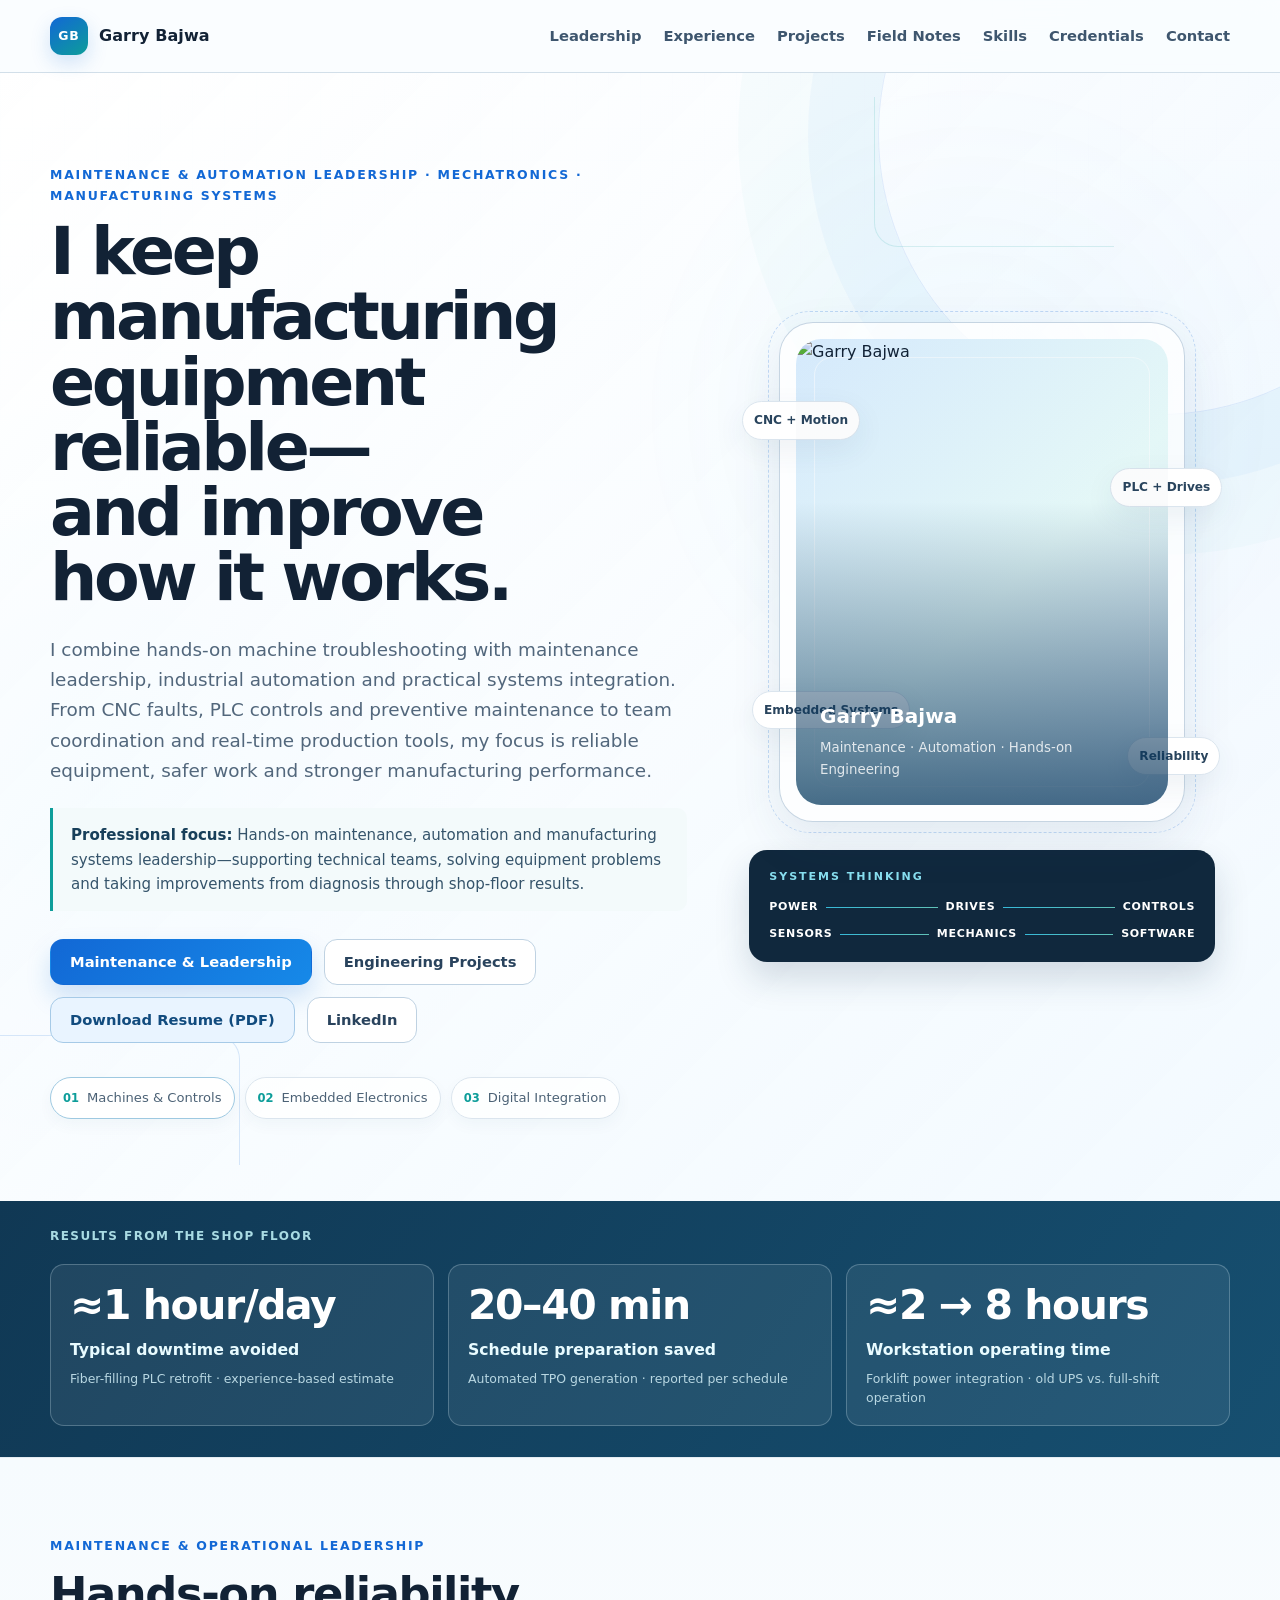
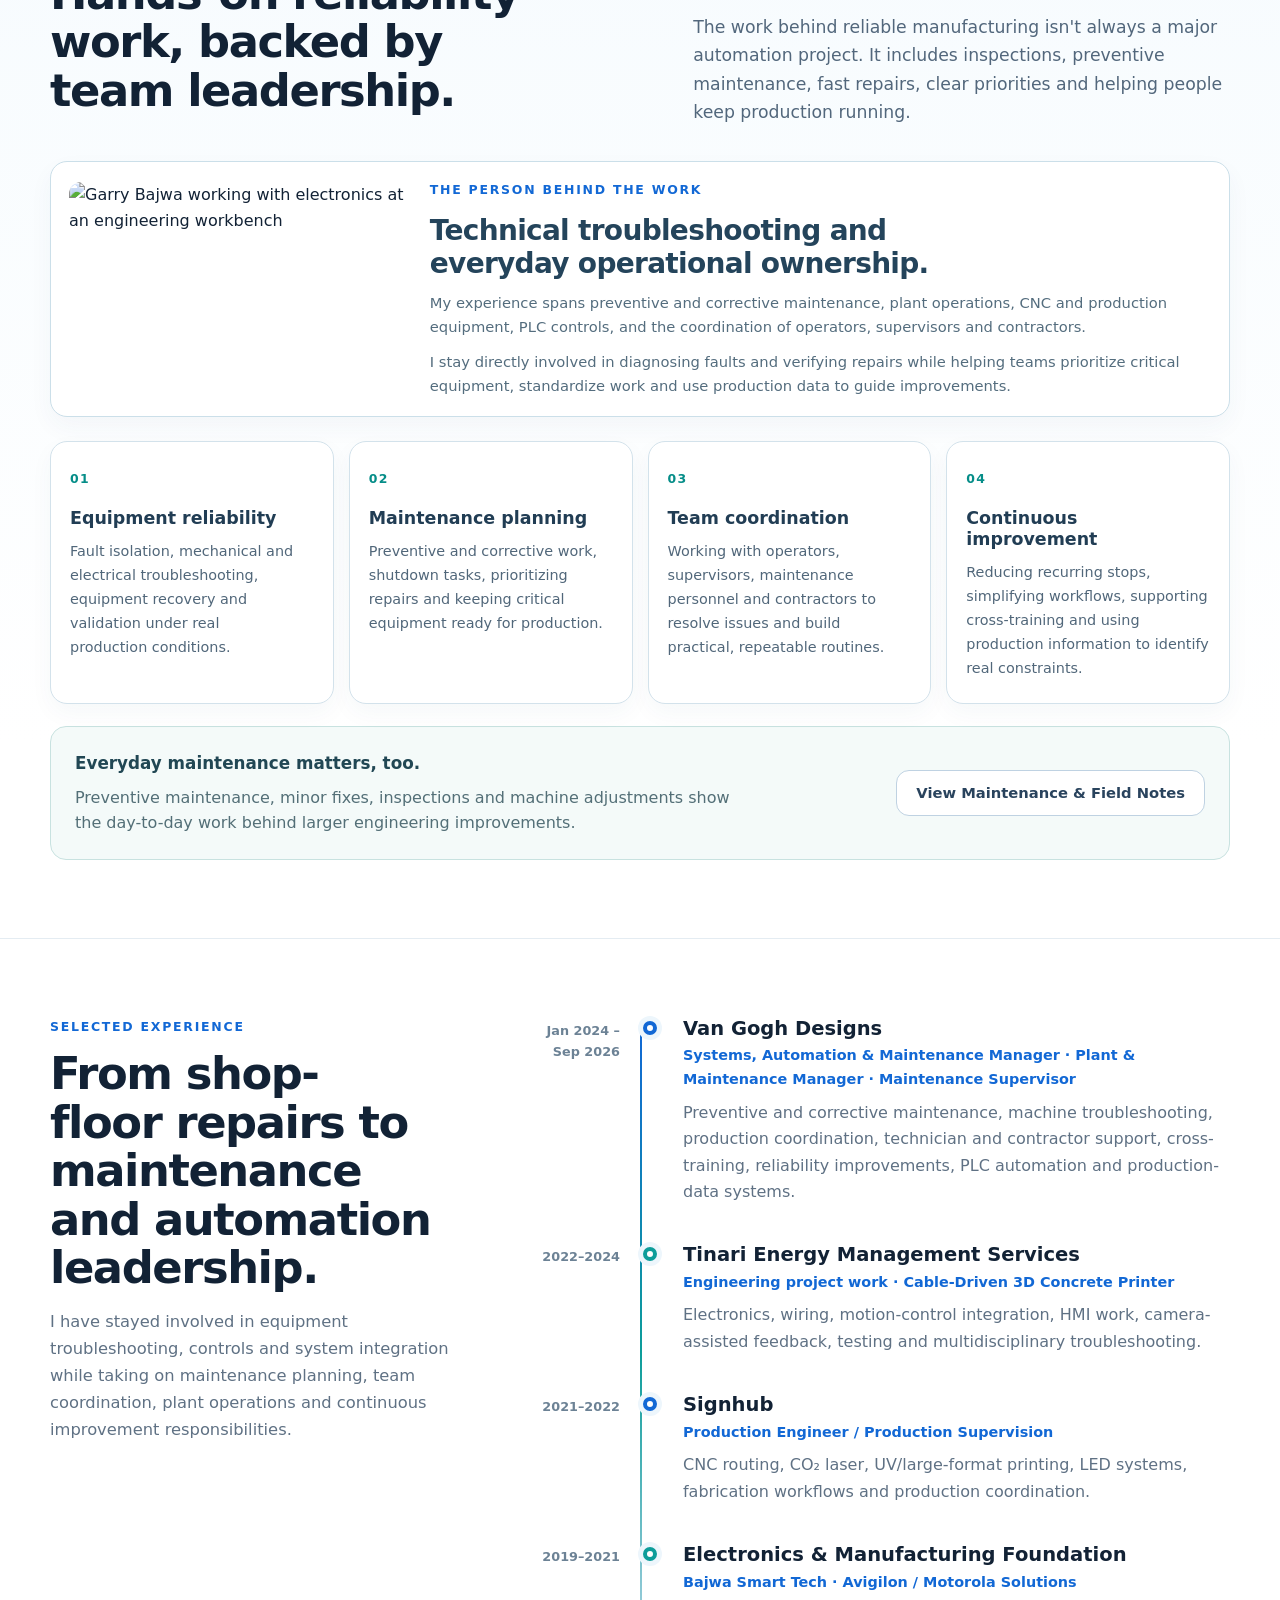
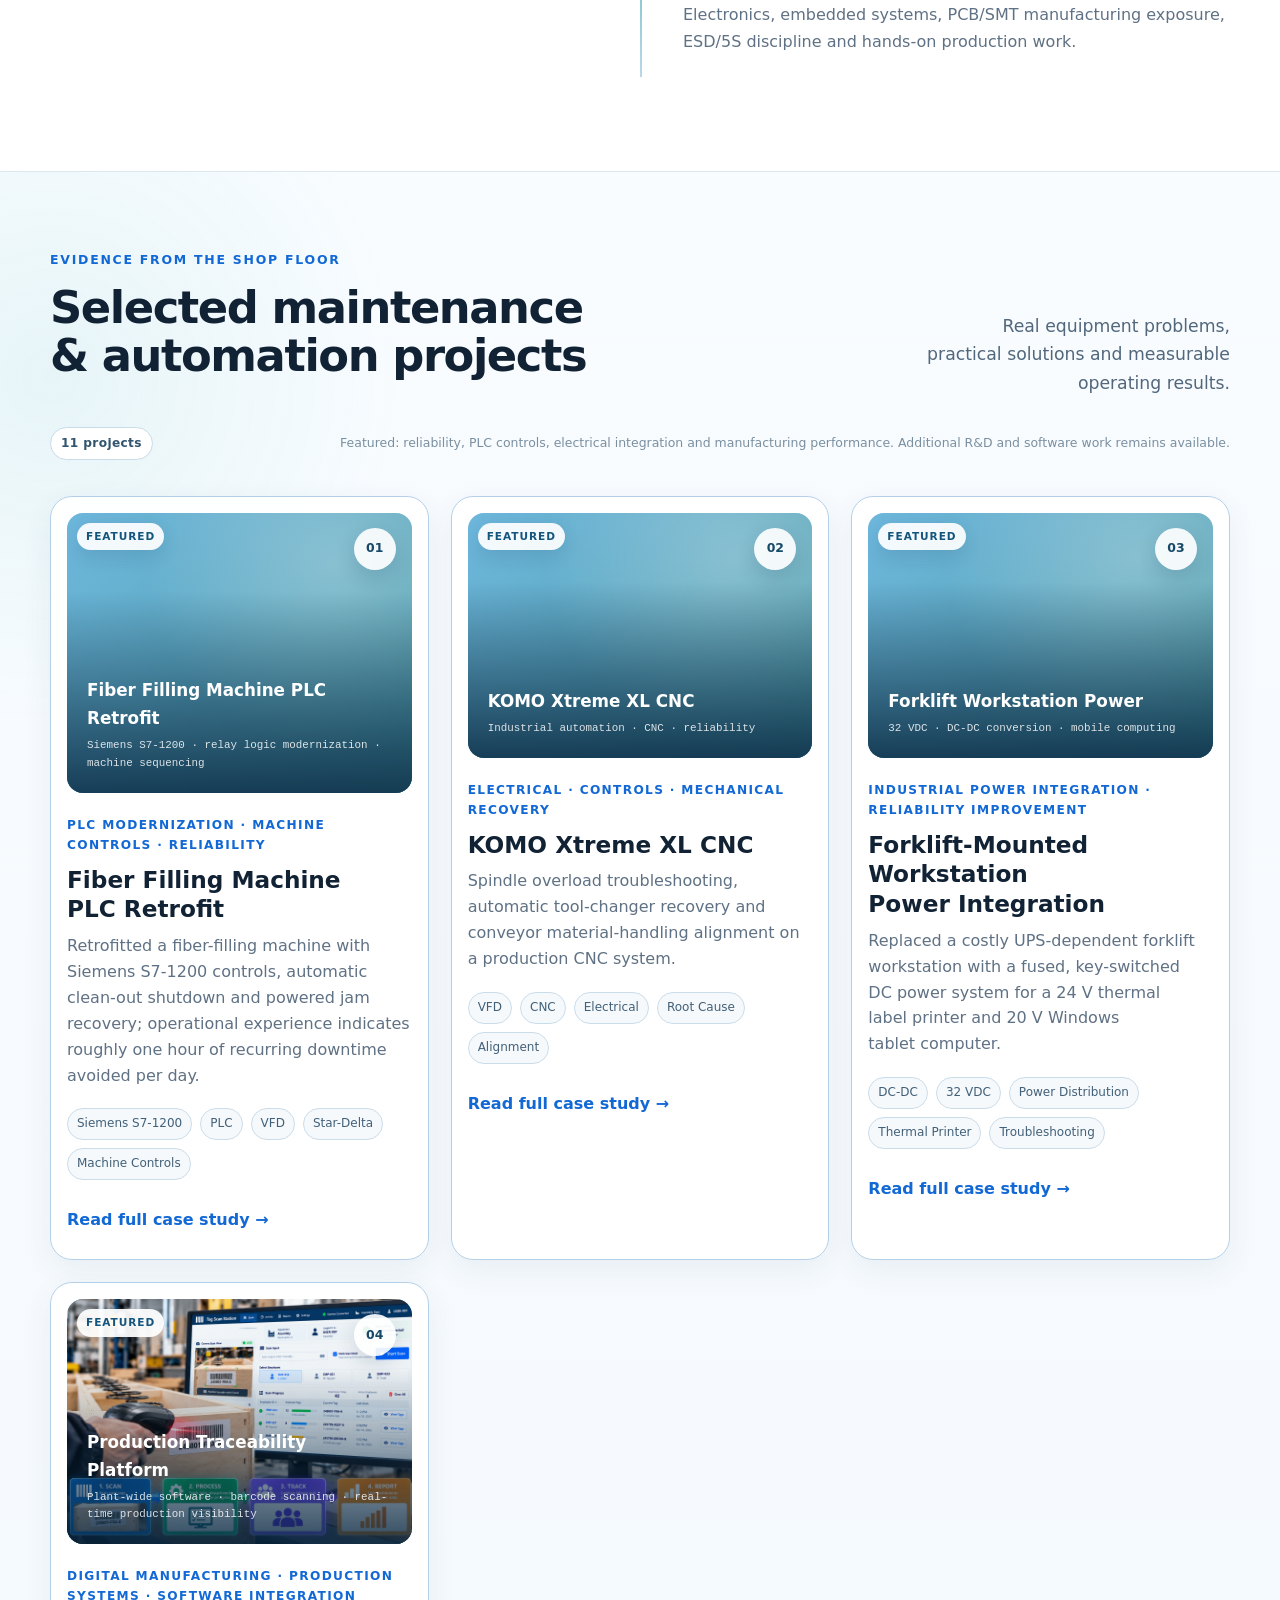
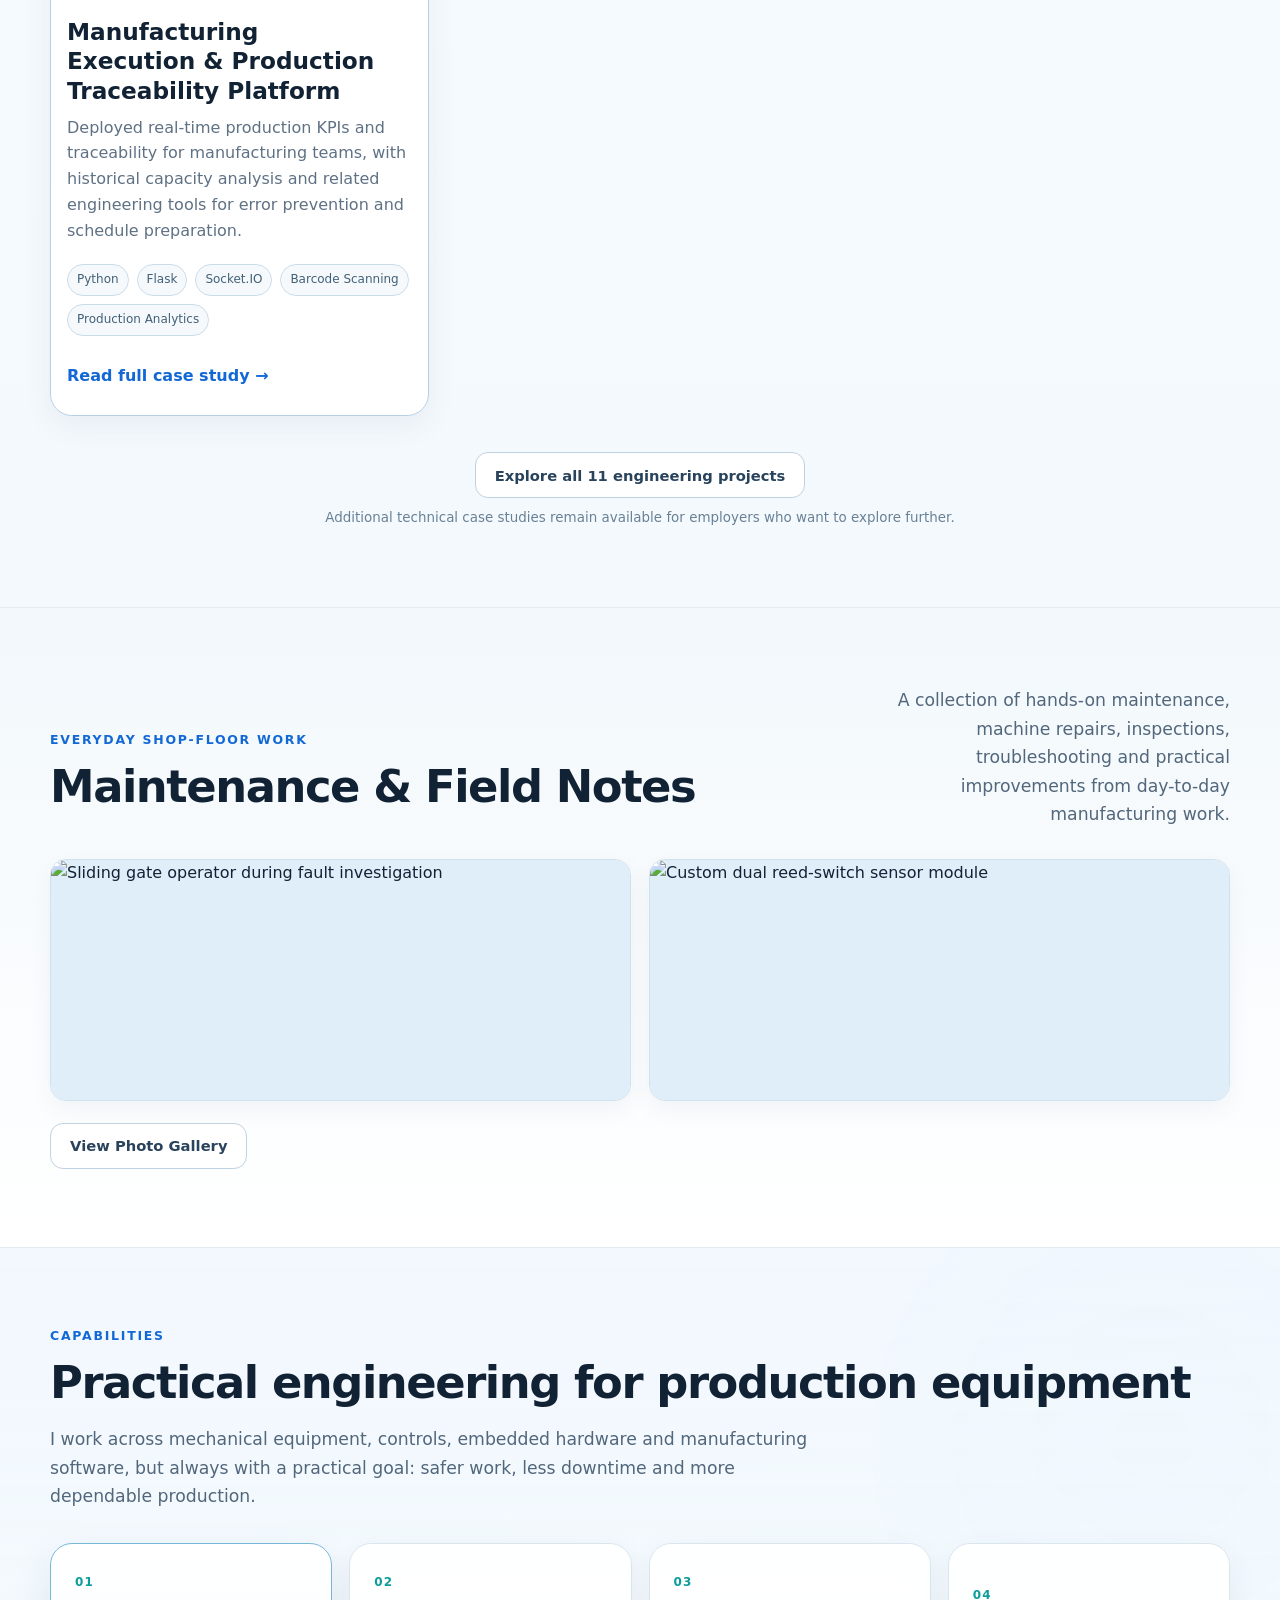
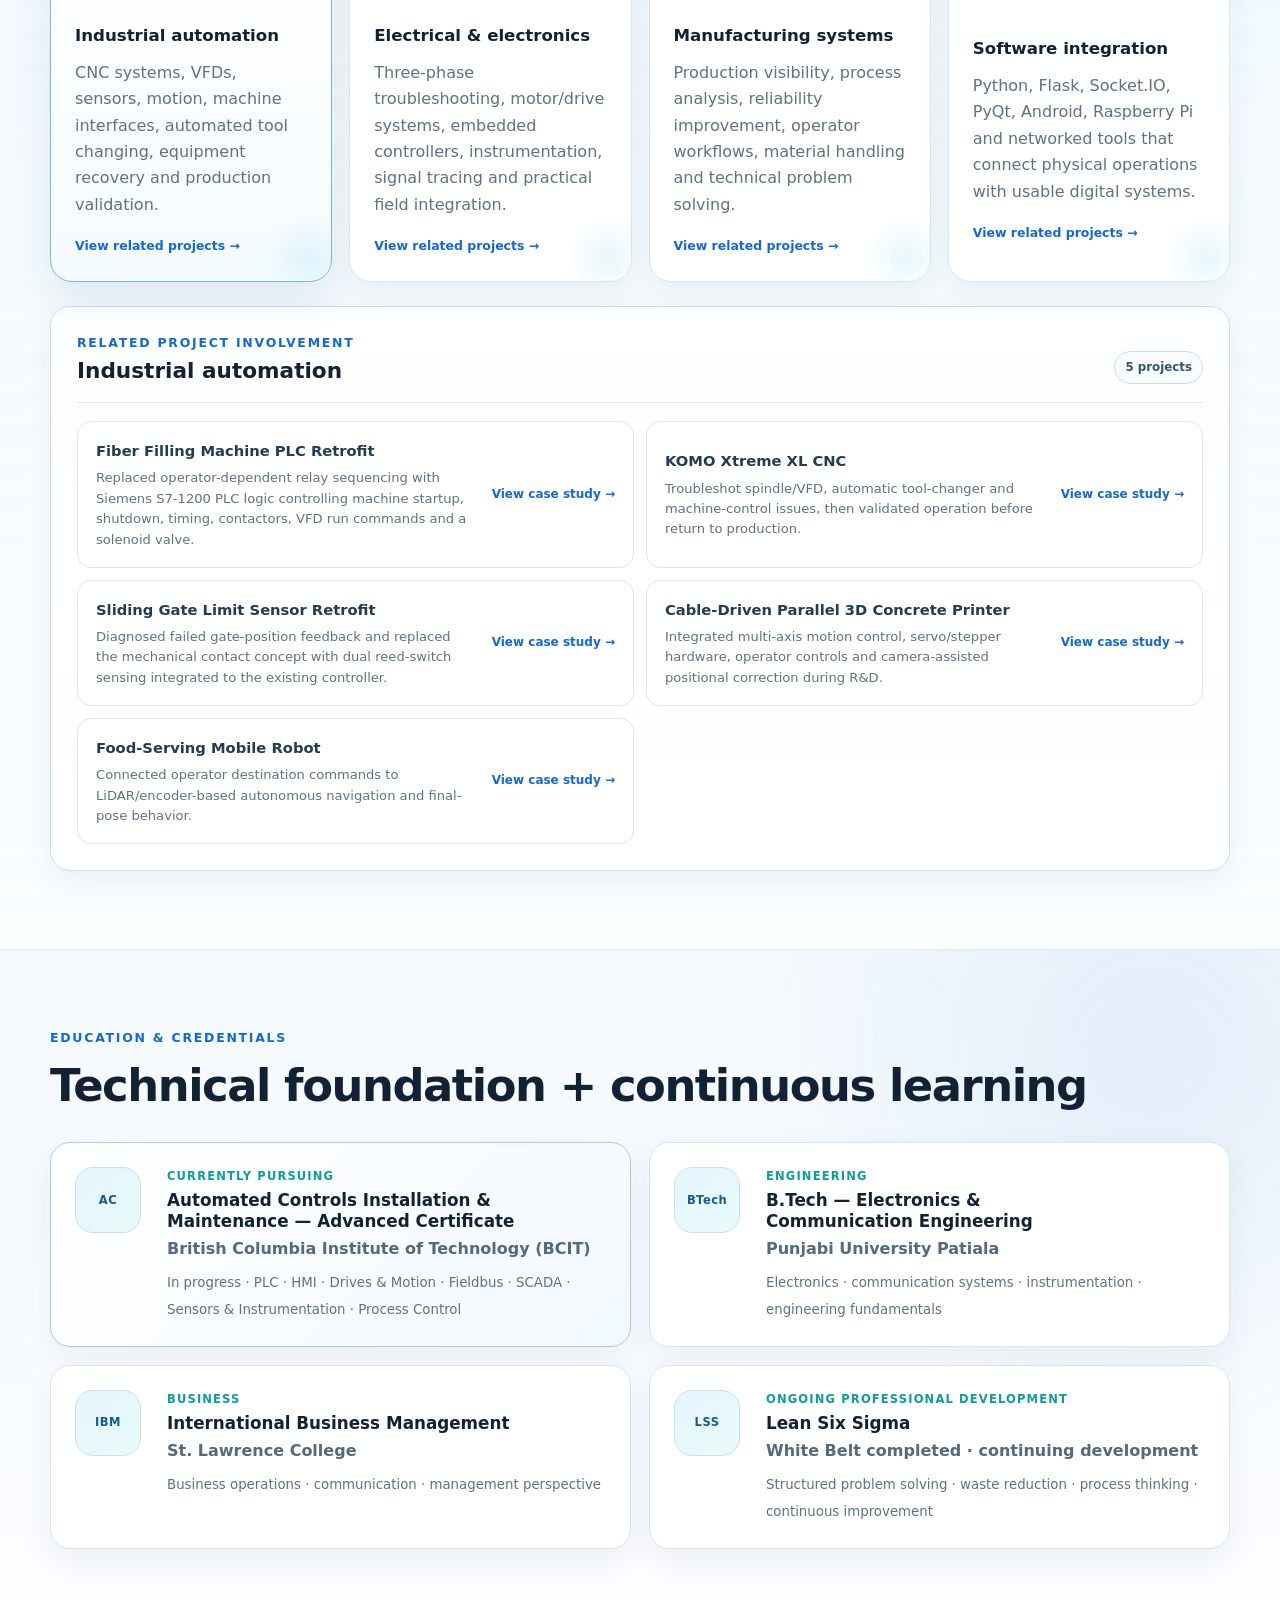
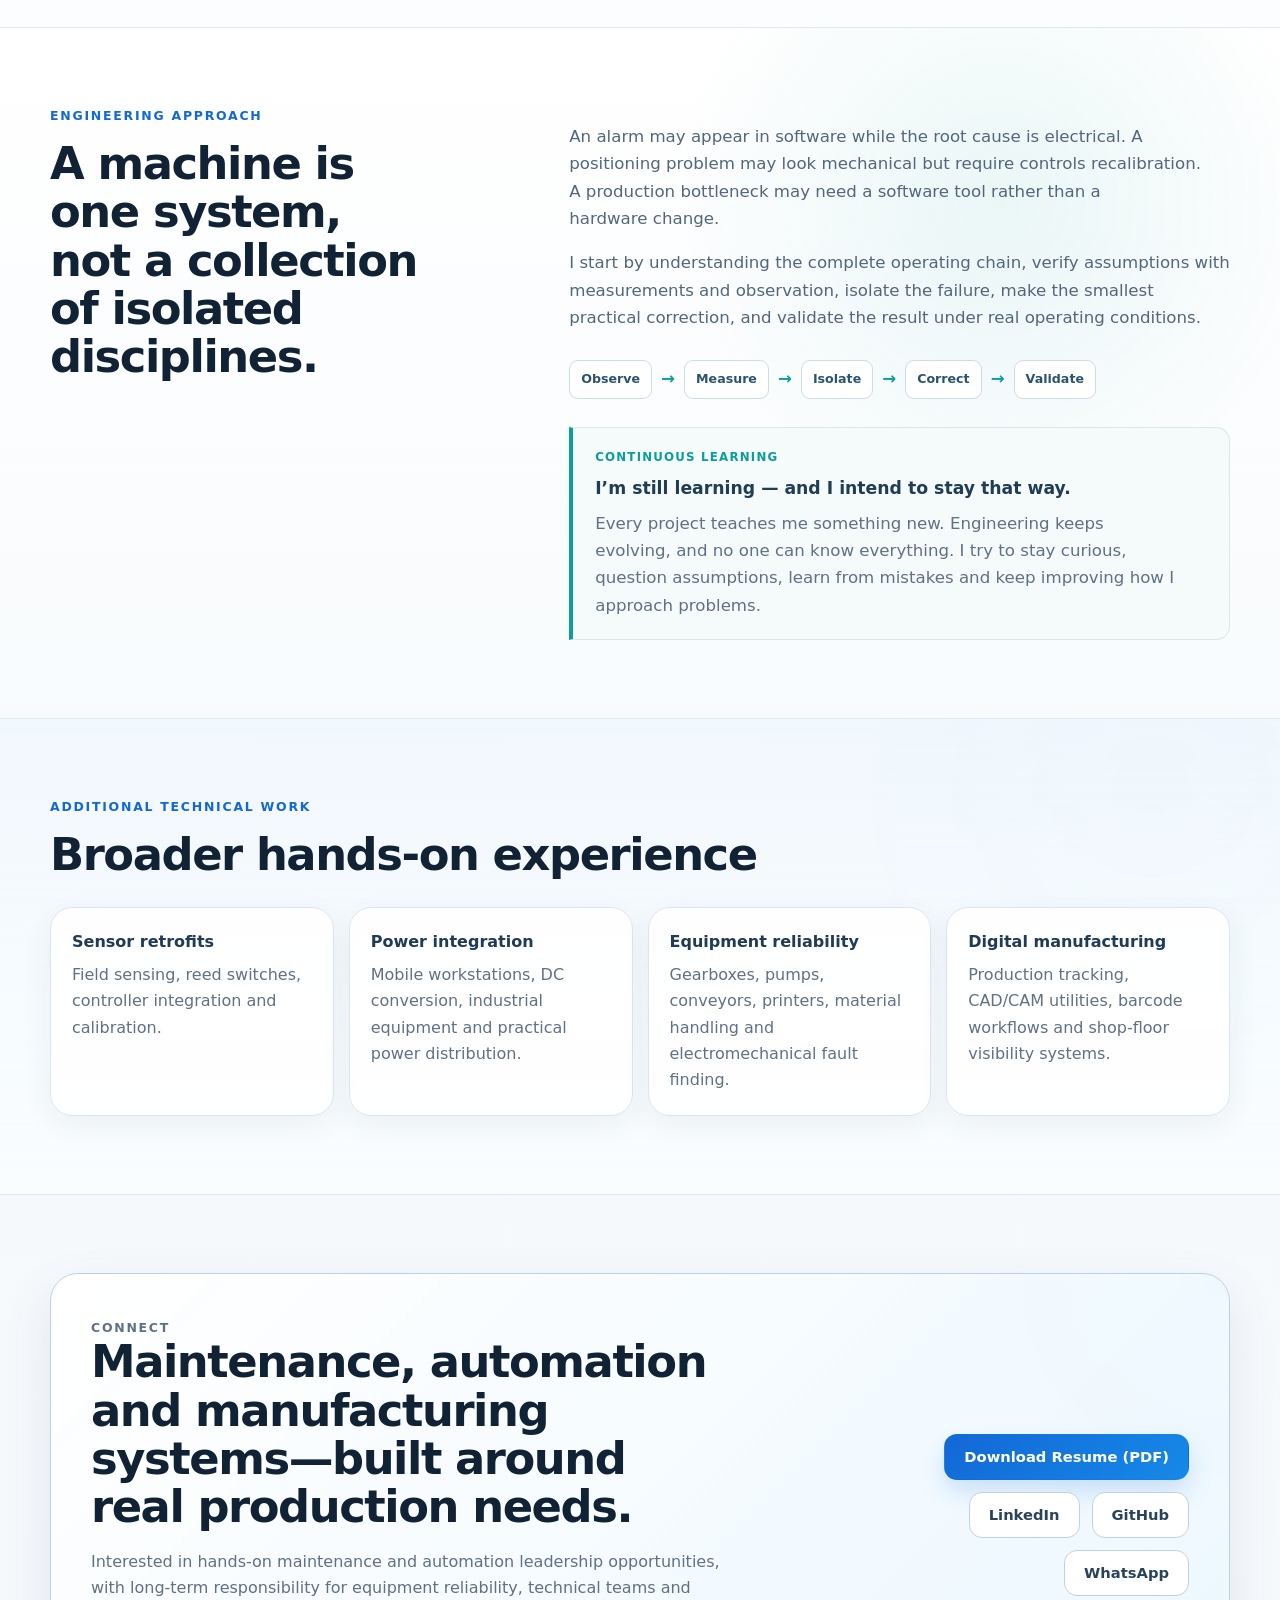
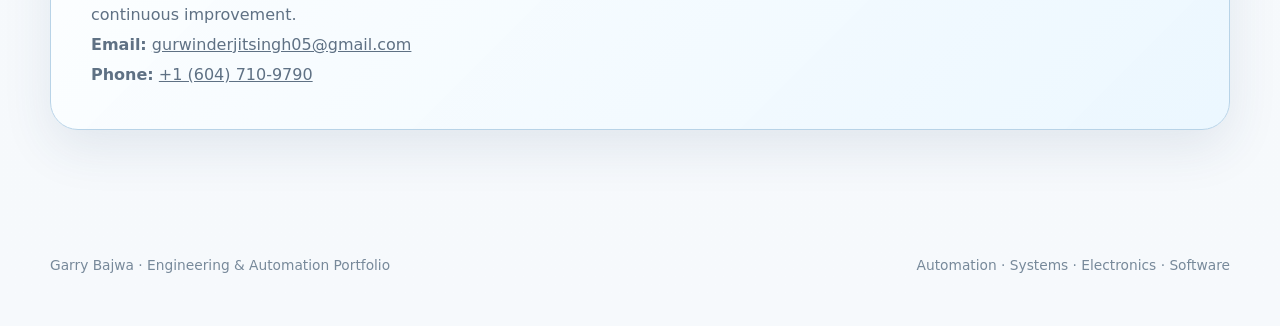
==== commit 187f379f: "Correct Van Gogh Designs employment end date to September 2026" ====
--- a/index.html
+++ b/index.html
@@ -154,7 +154,7 @@
 
         <div class="timeline">
           <article class="timeline-item">
-            <div class="timeline-year">2024–2026</div>
+            <div class="timeline-year">Jan 2024 – Sep 2026</div>
             <div class="timeline-dot"></div>
             <div class="timeline-content">
               <h3>Van Gogh Designs</h3>
--- a/styles.css
+++ b/styles.css
@@ -1944,3 +1944,25 @@
   .field-preview-note{grid-column:auto}
   .field-preview-card > img{height:210px}
 }
+
+/* Single-introduction maintenance photo gallery */
+.field-preview-grid.field-preview-simple{
+  grid-template-columns:repeat(2,minmax(0,1fr));
+}
+.field-preview-simple .field-preview-card > img{
+  height:240px;
+}
+.field-preview-actions{
+  display:flex;
+  justify-content:flex-start;
+  margin-top:22px;
+}
+.field-notes-grid{margin-top:0}
+@media(max-width:700px){
+  .field-preview-grid.field-preview-simple{grid-template-columns:repeat(2,minmax(0,1fr))}
+  .field-preview-simple .field-preview-card > img{height:165px}
+}
+@media(max-width:440px){
+  .field-preview-grid.field-preview-simple{grid-template-columns:1fr}
+  .field-preview-simple .field-preview-card > img{height:200px}
+}
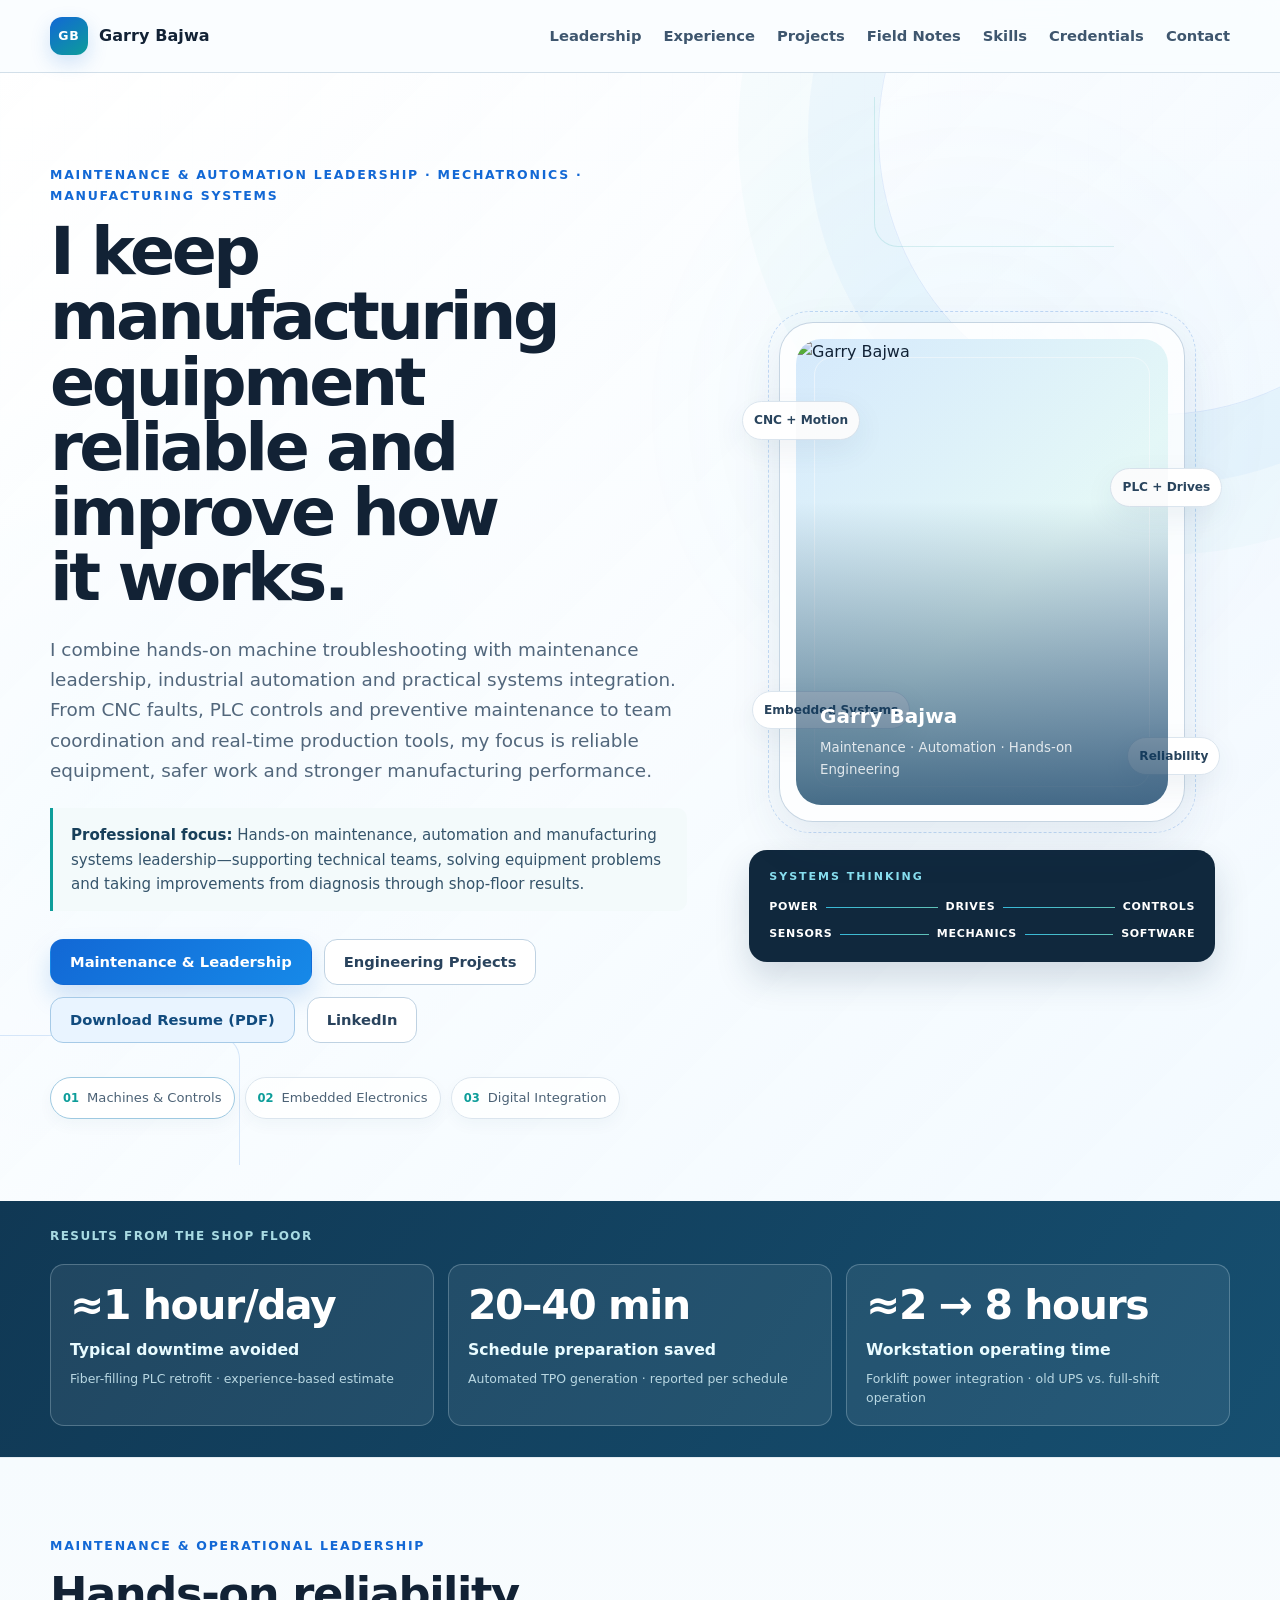
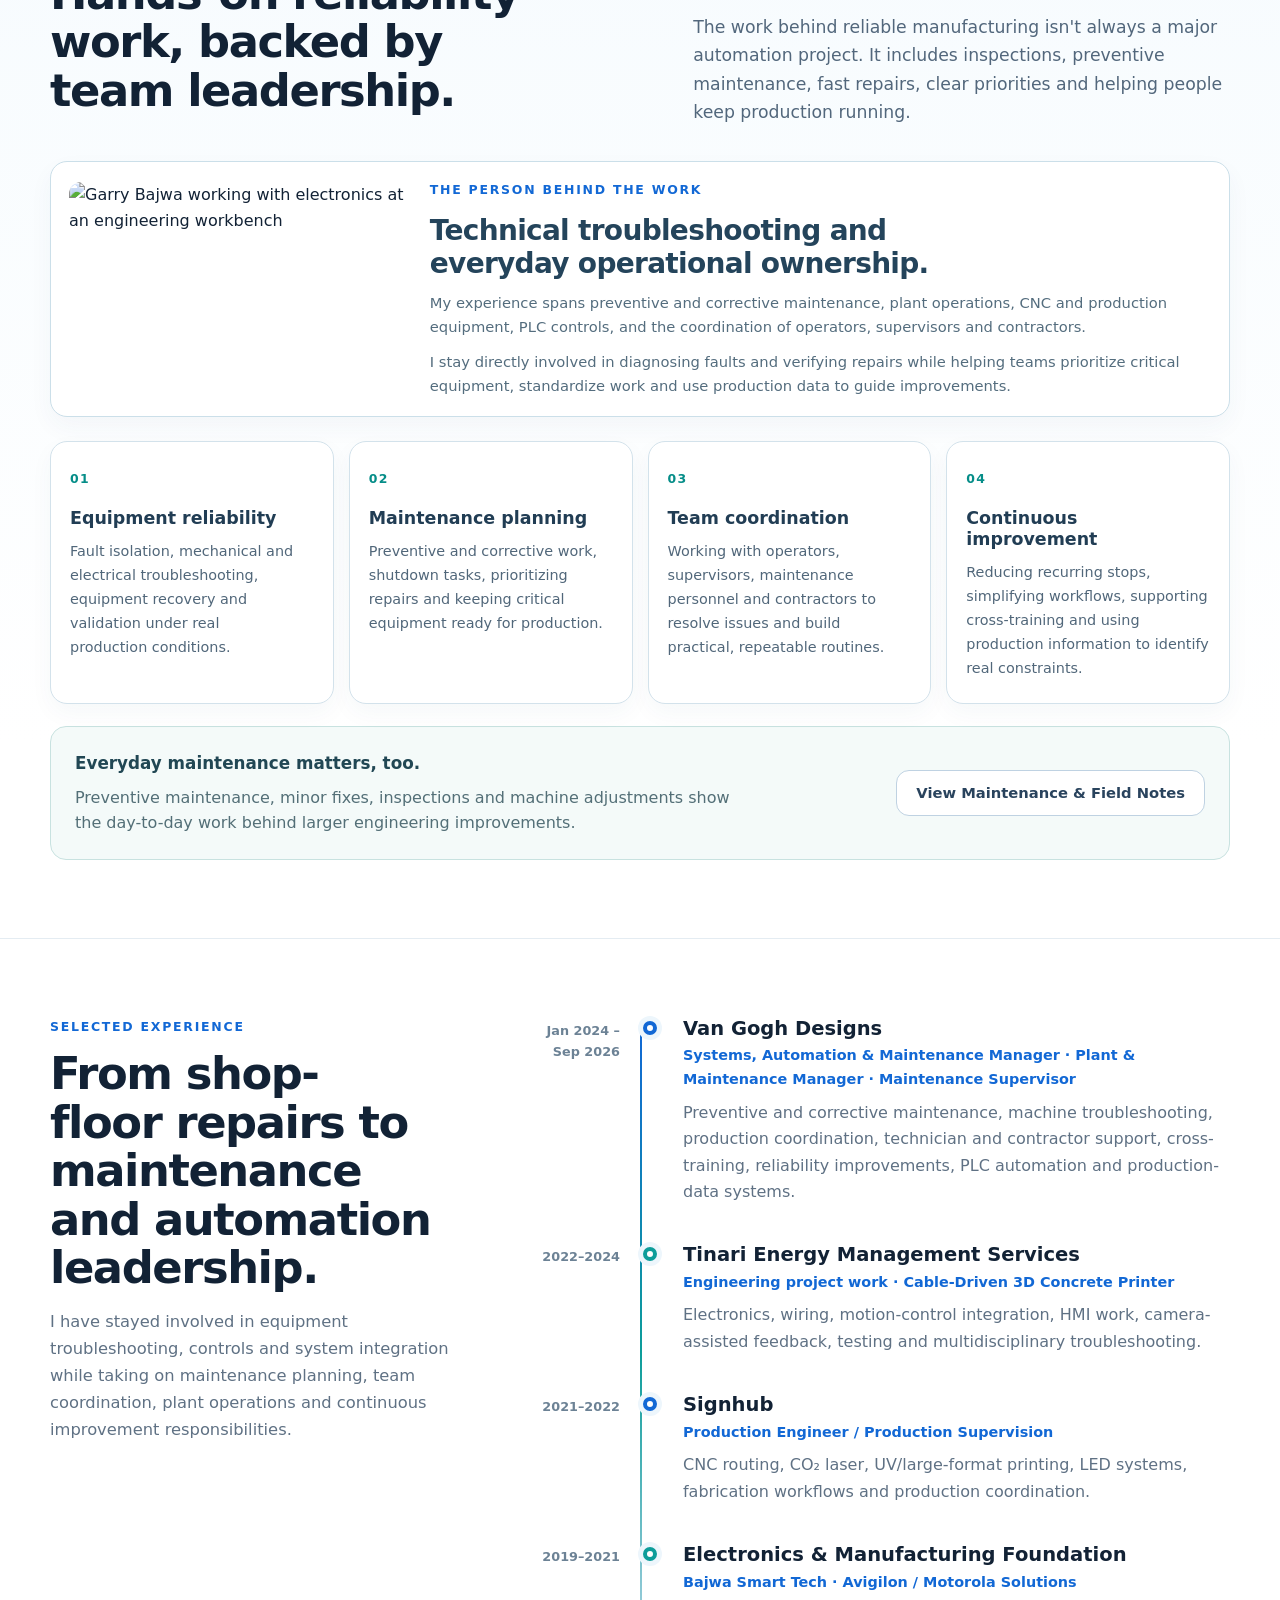
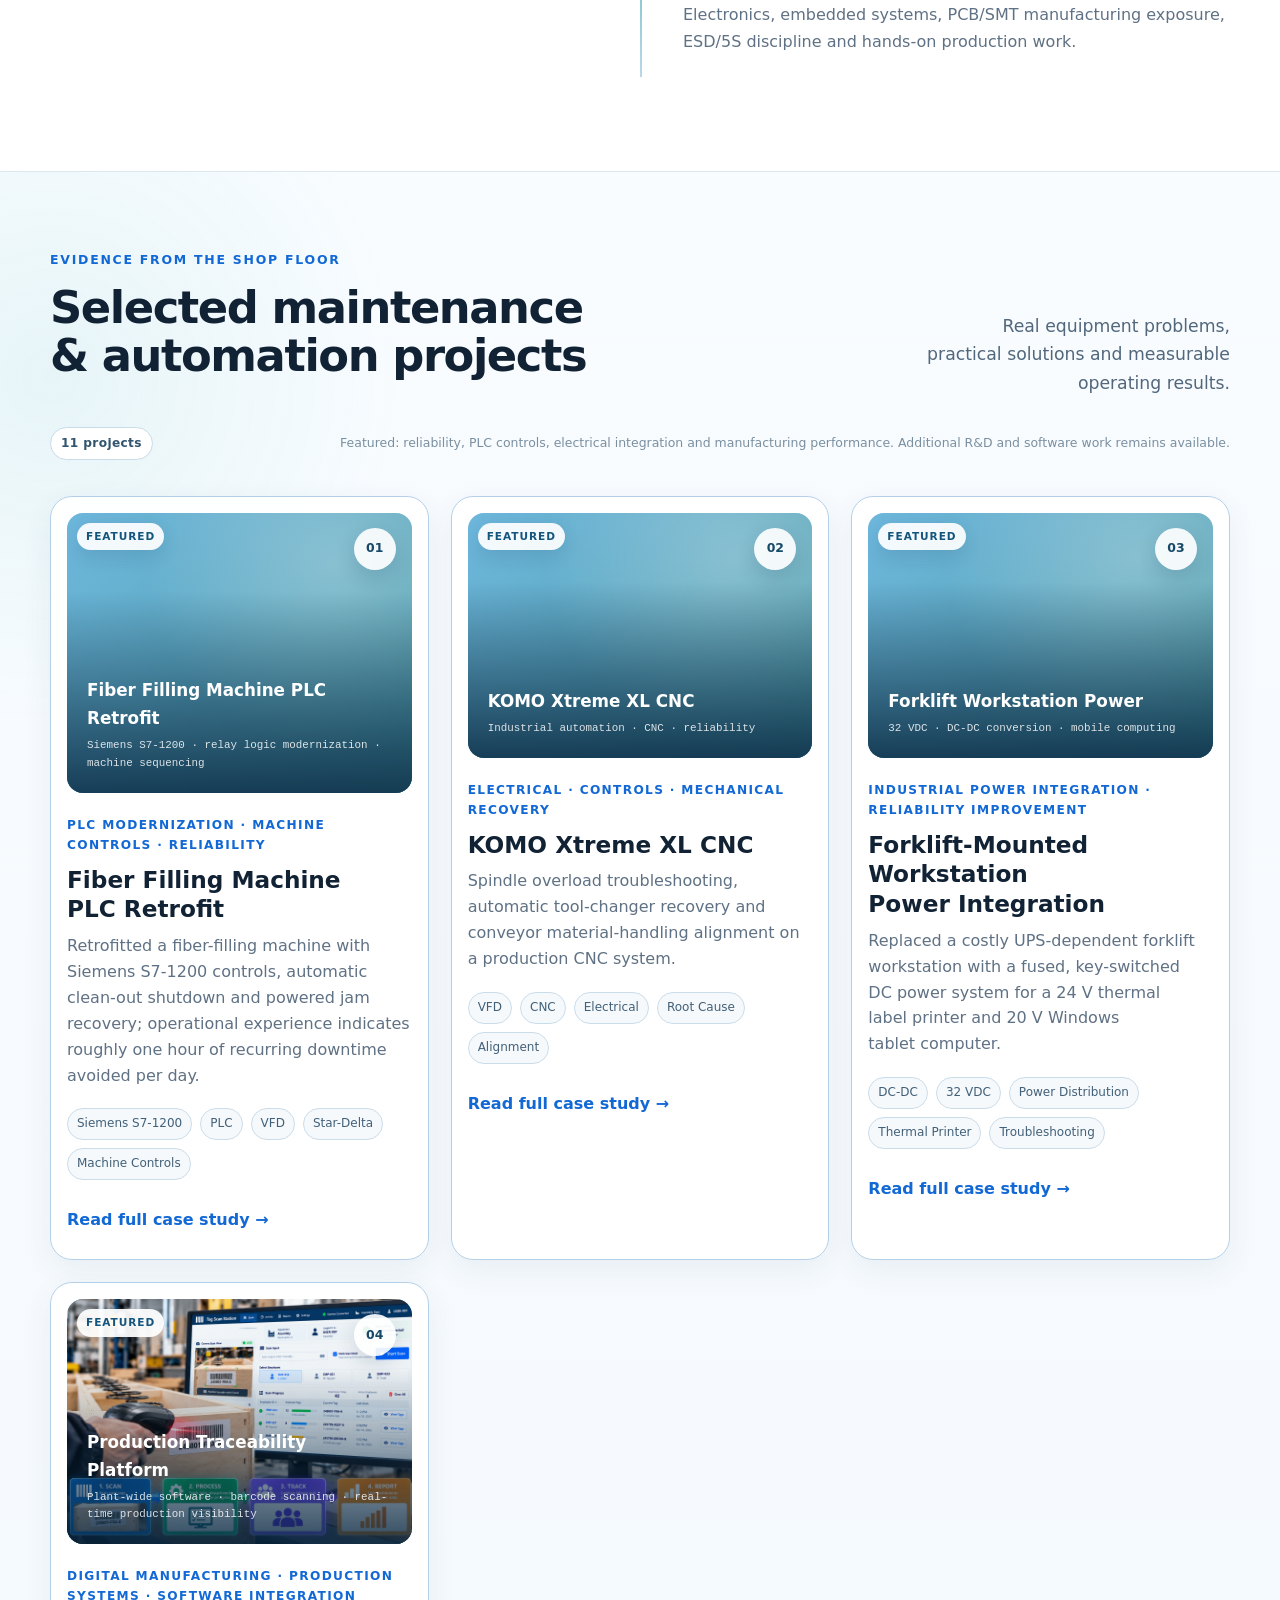
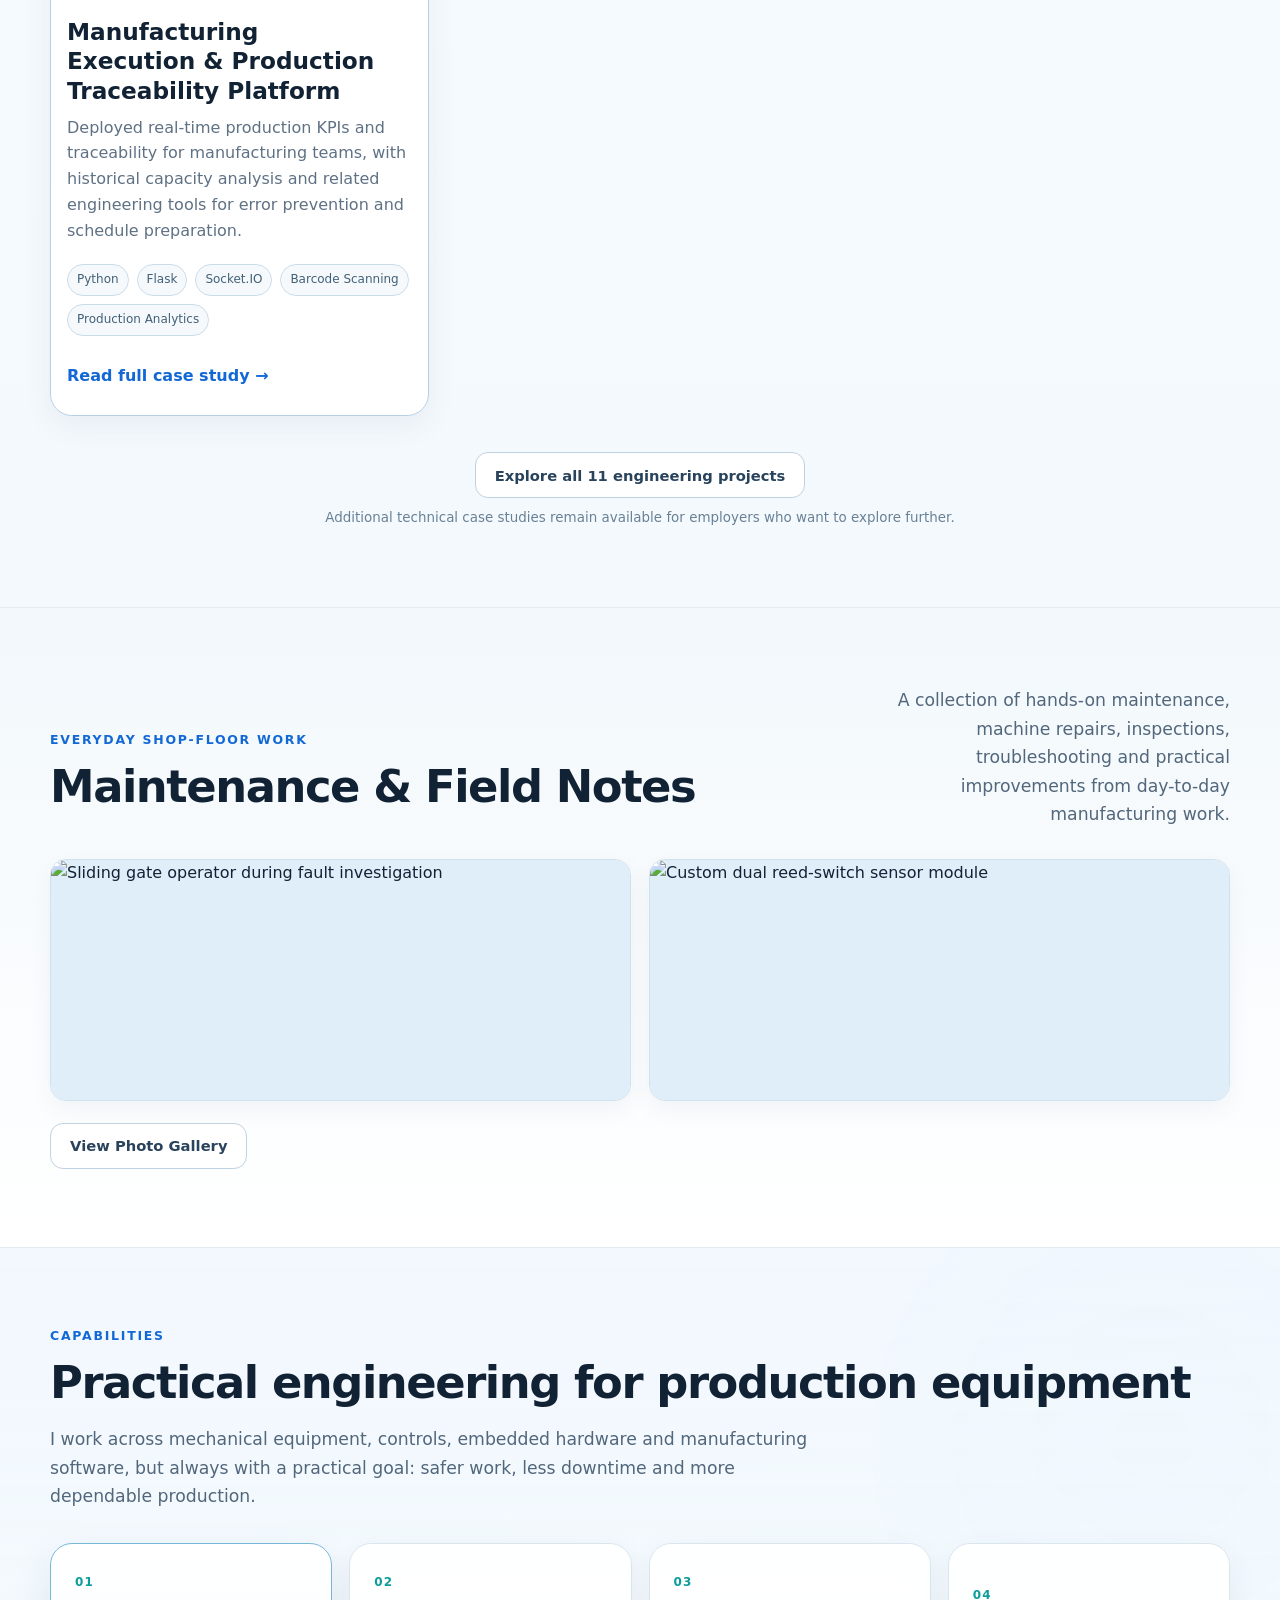
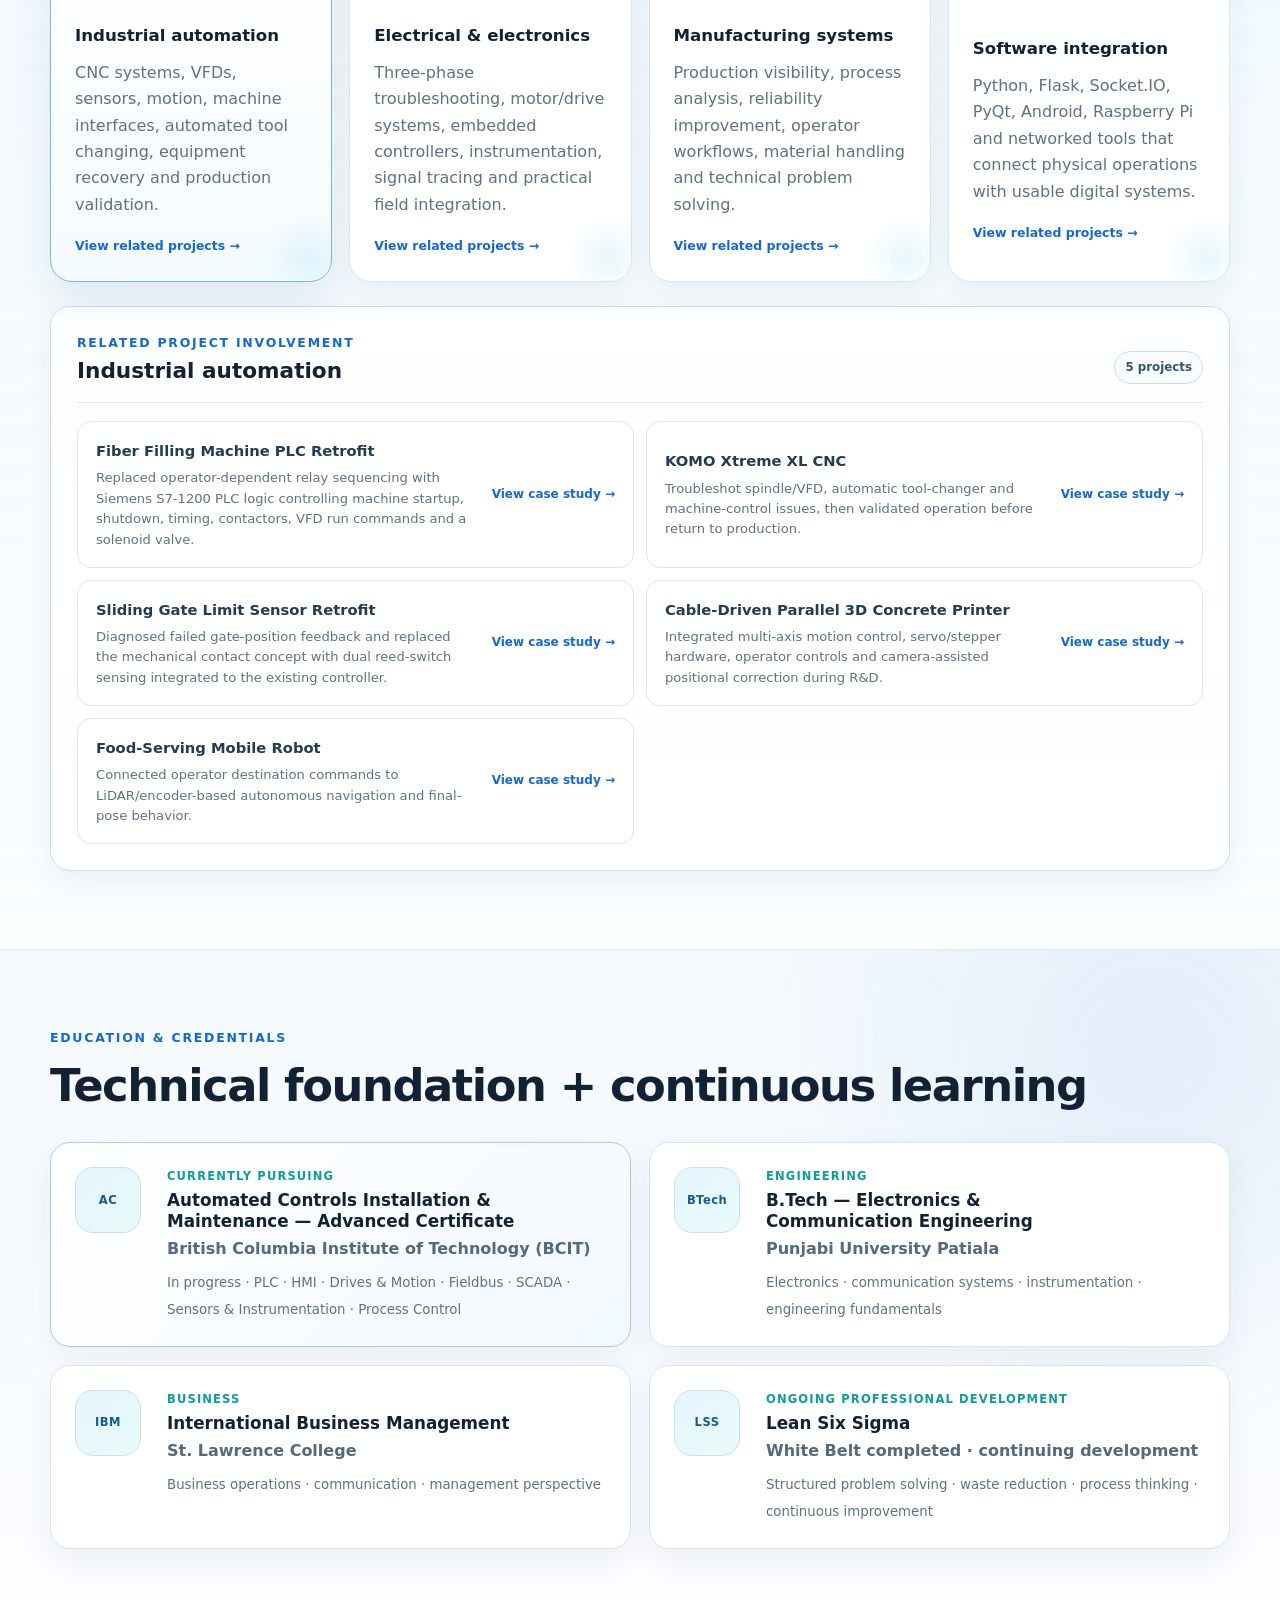
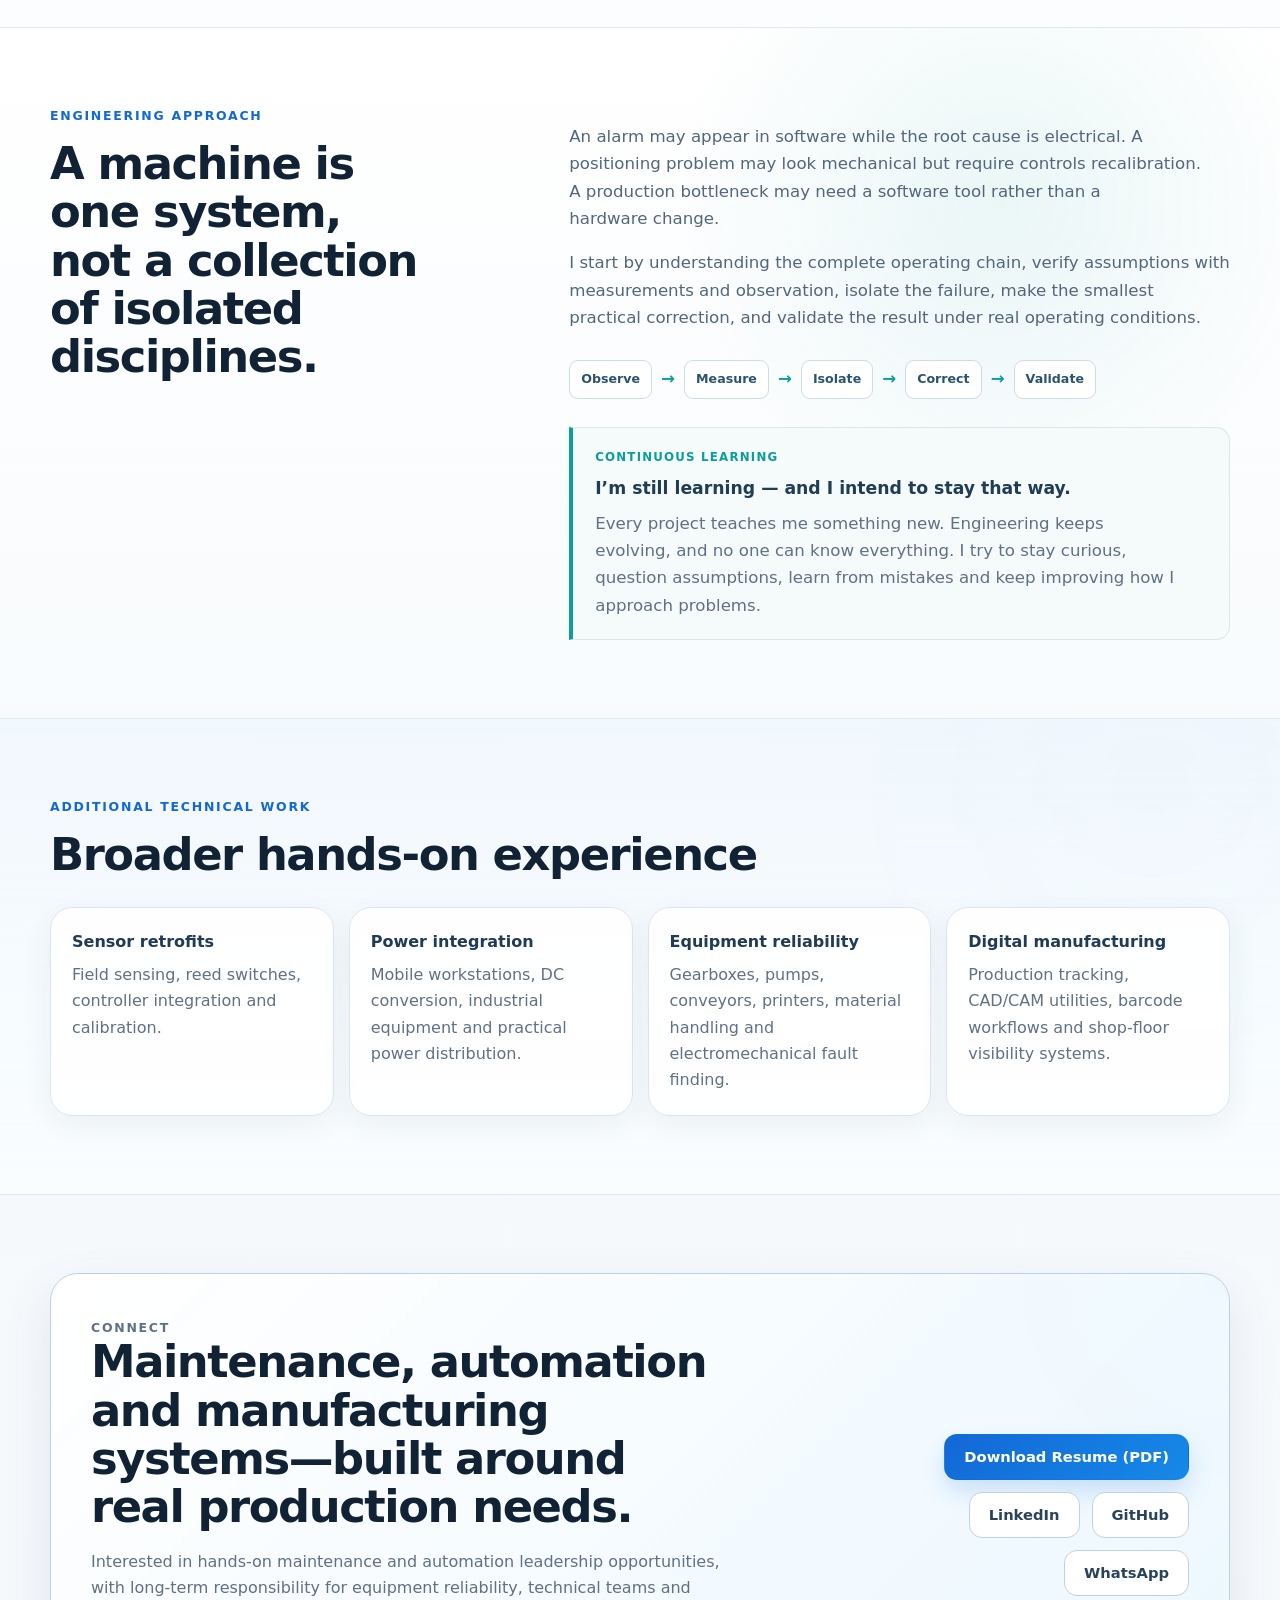
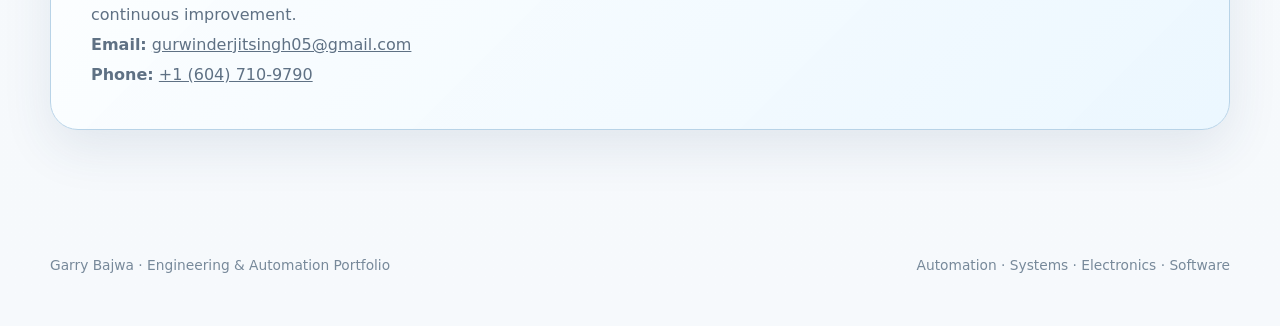
==== commit 83946446: "Update index.html" ====
--- a/index.html
+++ b/index.html
@@ -35,7 +35,7 @@
       <div class="container hero-grid">
         <div class="hero-copy">
           <p class="eyebrow">Maintenance &amp; Automation Leadership · Mechatronics · Manufacturing Systems</p>
-          <h1>I keep manufacturing equipment reliable—and improve how it works.</h1>
+          <h1>I keep manufacturing equipment reliable and improve how it works.</h1>
           <p class="lead">
             I combine hands-on machine troubleshooting with maintenance leadership, industrial automation and practical systems integration.
             From CNC faults, PLC controls and preventive maintenance to team coordination and real-time production tools,
@@ -46,7 +46,7 @@
           <div class="hero-actions">
             <a class="button primary" href="#leadership">Maintenance &amp; Leadership</a>
             <a class="button secondary" href="#projects">Engineering Projects</a>
-            <a class="button secondary resume-link" href="resume/Garry_Bajwa_Generic_Resume.pdf" download="Garry_Bajwa_Resume.pdf" type="application/pdf" aria-label="Download Garry Bajwa resume as a PDF">Download Resume (PDF)</a>
+            <a class="button secondary resume-link" href="https://garrybajwa.github.io/engineering-portfolio/resume/Garry_Bajwa_Generic_Resume.pdf" target="_blank" rel="noopener" type="application/pdf" aria-label="Download Garry Bajwa resume as a PDF">Download Resume (PDF)</a>
             <a class="button secondary" href="https://www.linkedin.com/in/gurwinderjit-singh" target="_blank" rel="noreferrer">LinkedIn</a>
           </div>
 
@@ -393,7 +393,7 @@
           <p><strong>Phone:</strong> <a href="tel:+16047109790">+1 (604) 710-9790</a></p>
         </div>
         <div class="contact-actions">
-          <a class="button primary resume-link" href="resume/Garry_Bajwa_Generic_Resume.pdf" download="Garry_Bajwa_Resume.pdf" type="application/pdf" aria-label="Download Garry Bajwa resume as a PDF">Download Resume (PDF)</a>
+          <a class="button primary resume-link" href="https://garrybajwa.github.io/engineering-portfolio/resume/Garry_Bajwa_Generic_Resume.pdf" target="_blank" rel="noopener" type="application/pdf" aria-label="Download Garry Bajwa resume as a PDF">Download Resume (PDF)</a>
           <a class="button secondary" href="https://www.linkedin.com/in/gurwinderjit-singh" target="_blank" rel="noreferrer">LinkedIn</a>
           <a class="button secondary" href="https://github.com/garrybajwa" target="_blank" rel="noreferrer">GitHub</a>
           <a class="button secondary" href="https://wa.me/16047109790" target="_blank" rel="noopener noreferrer" aria-label="Contact Garry Bajwa on WhatsApp">WhatsApp</a>
@@ -413,4 +413,4 @@
   <script src="projects-data.js?v=20261027leadership1"></script>
   <script src="site.js?v=20261027leadership1"></script>
 </body>
-</html>+</html>
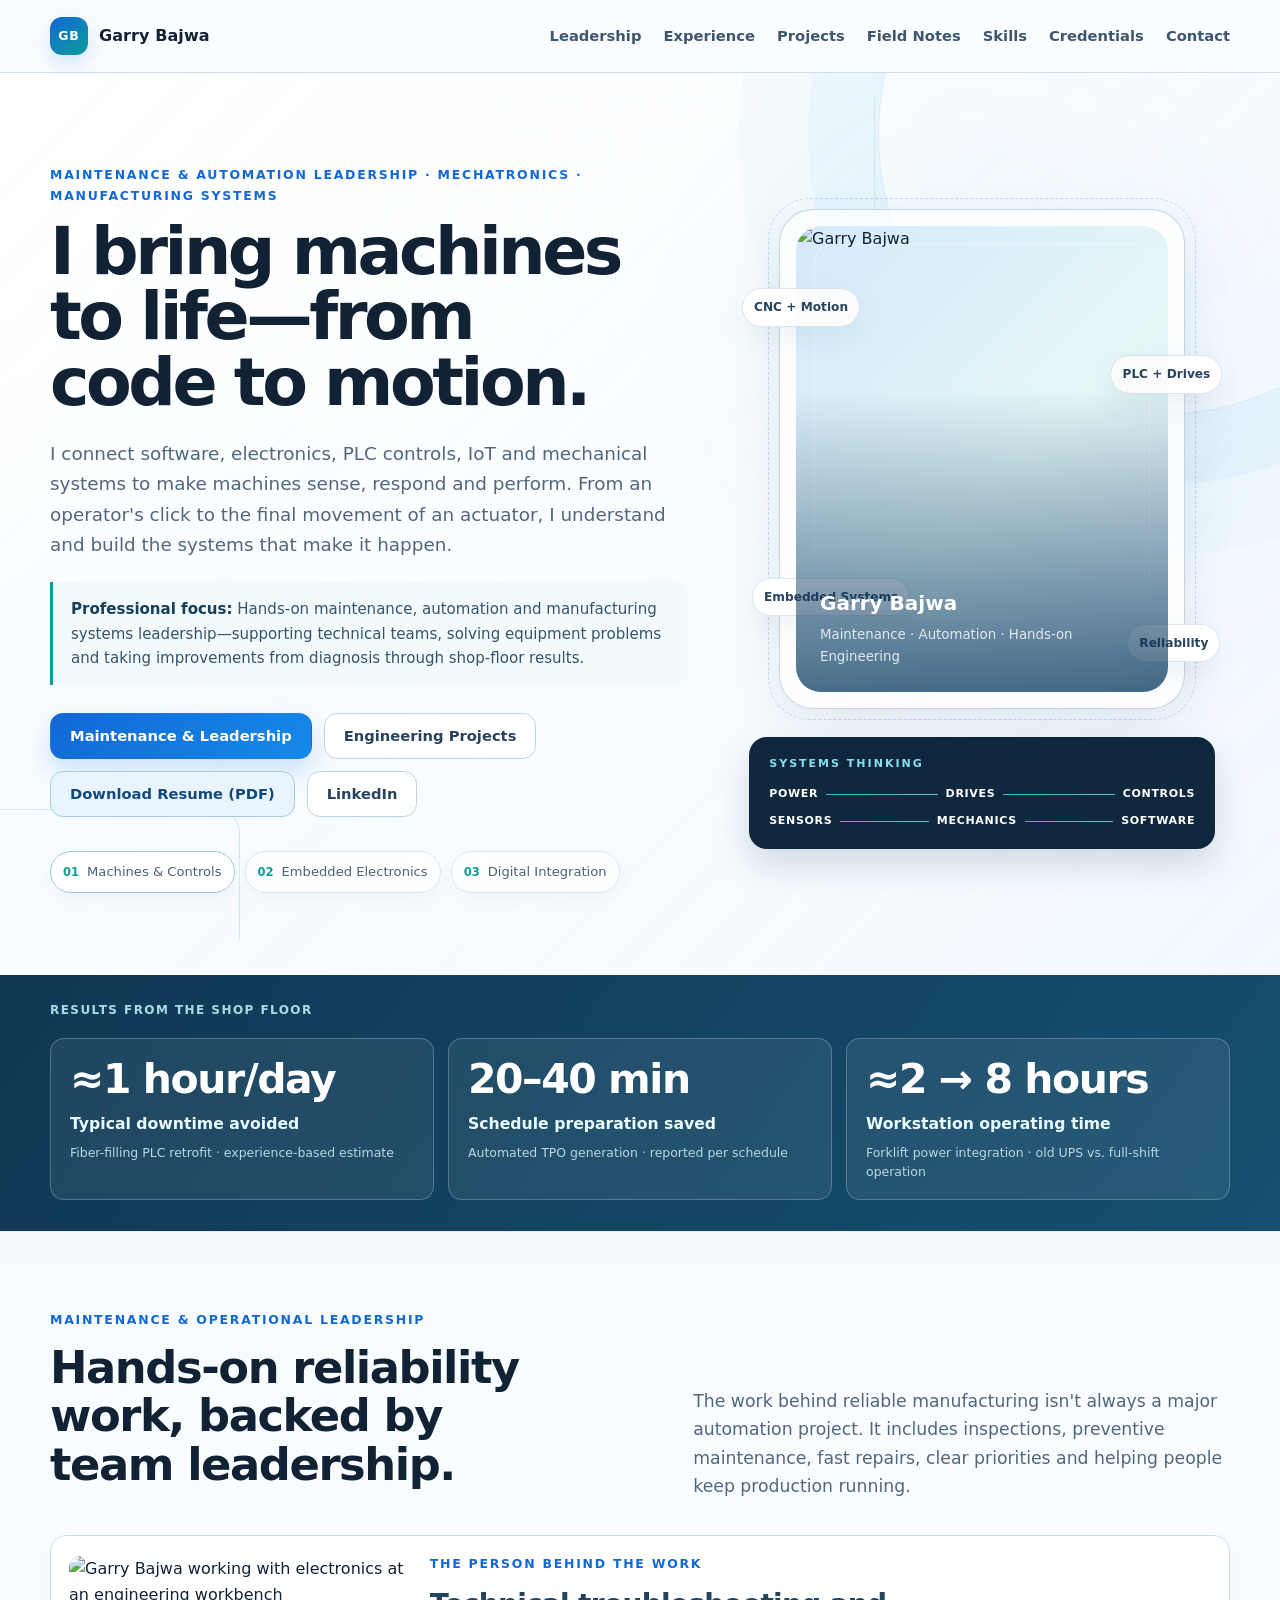
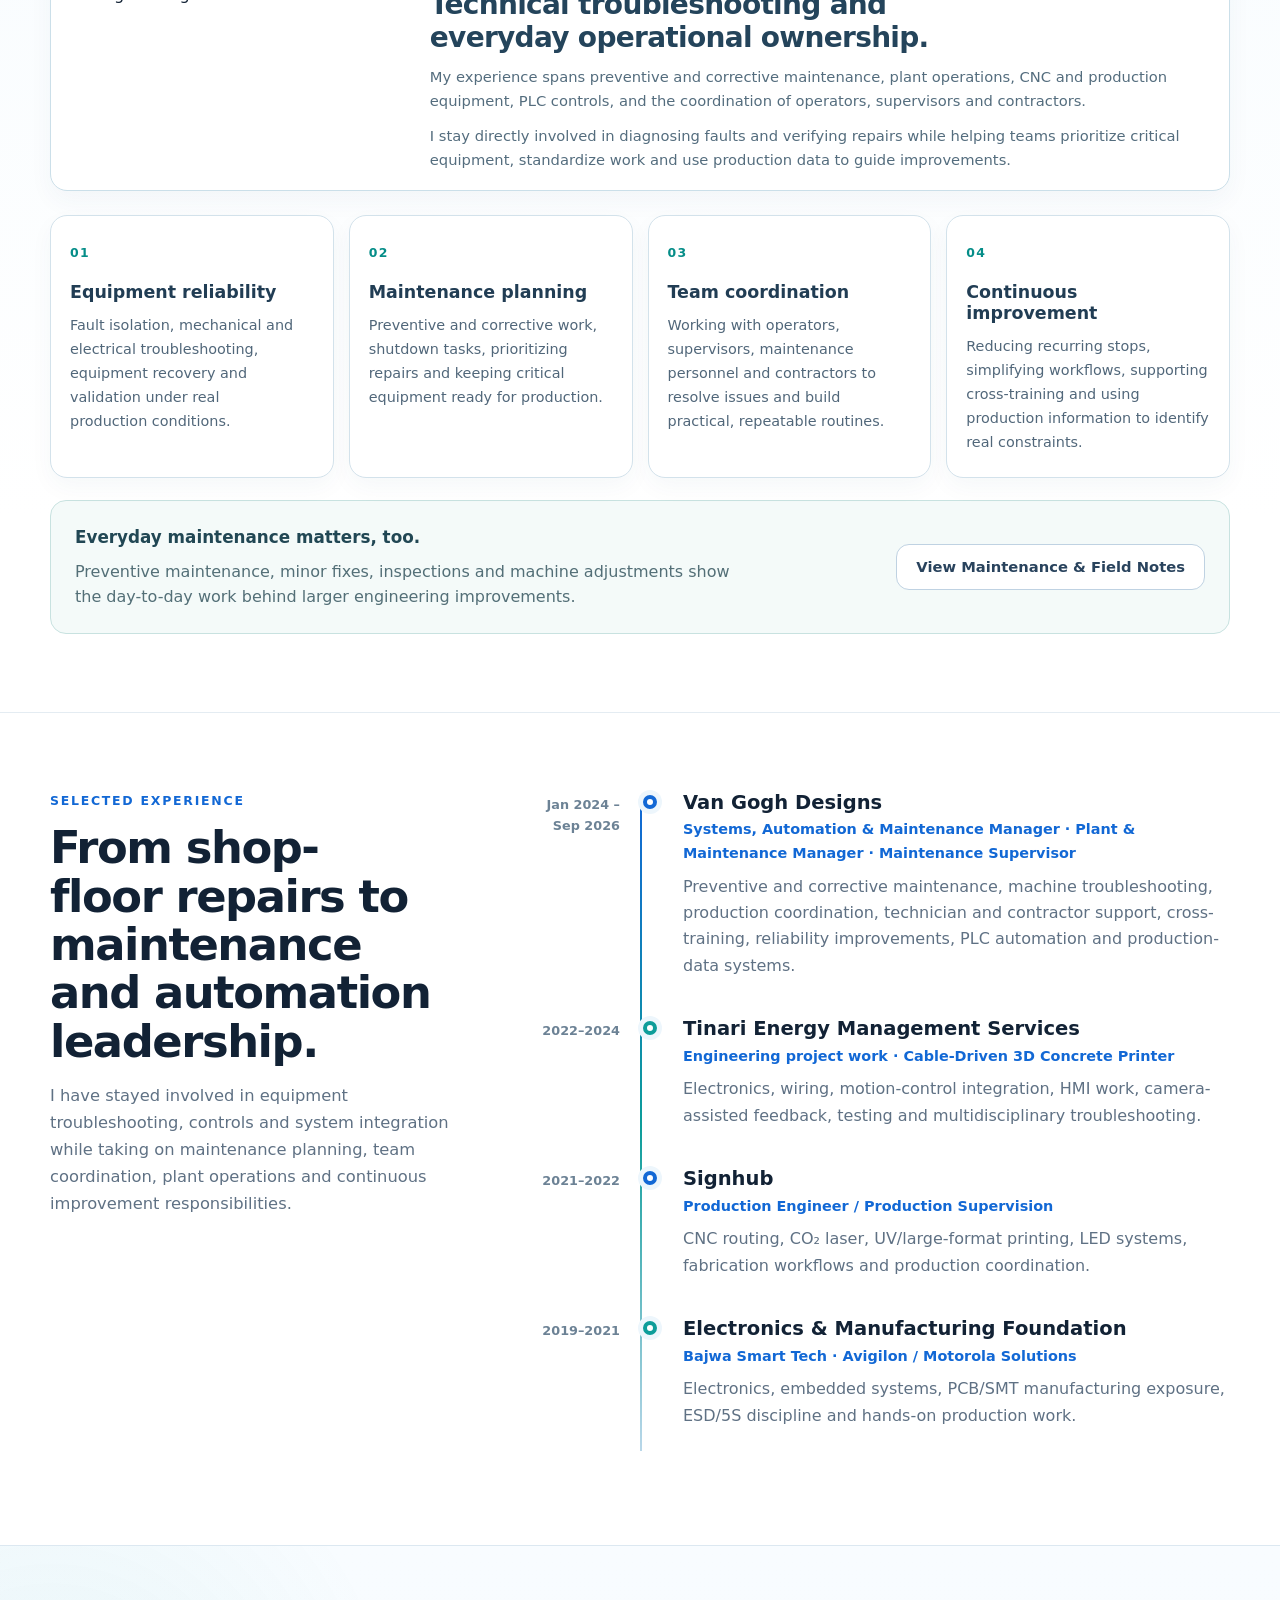
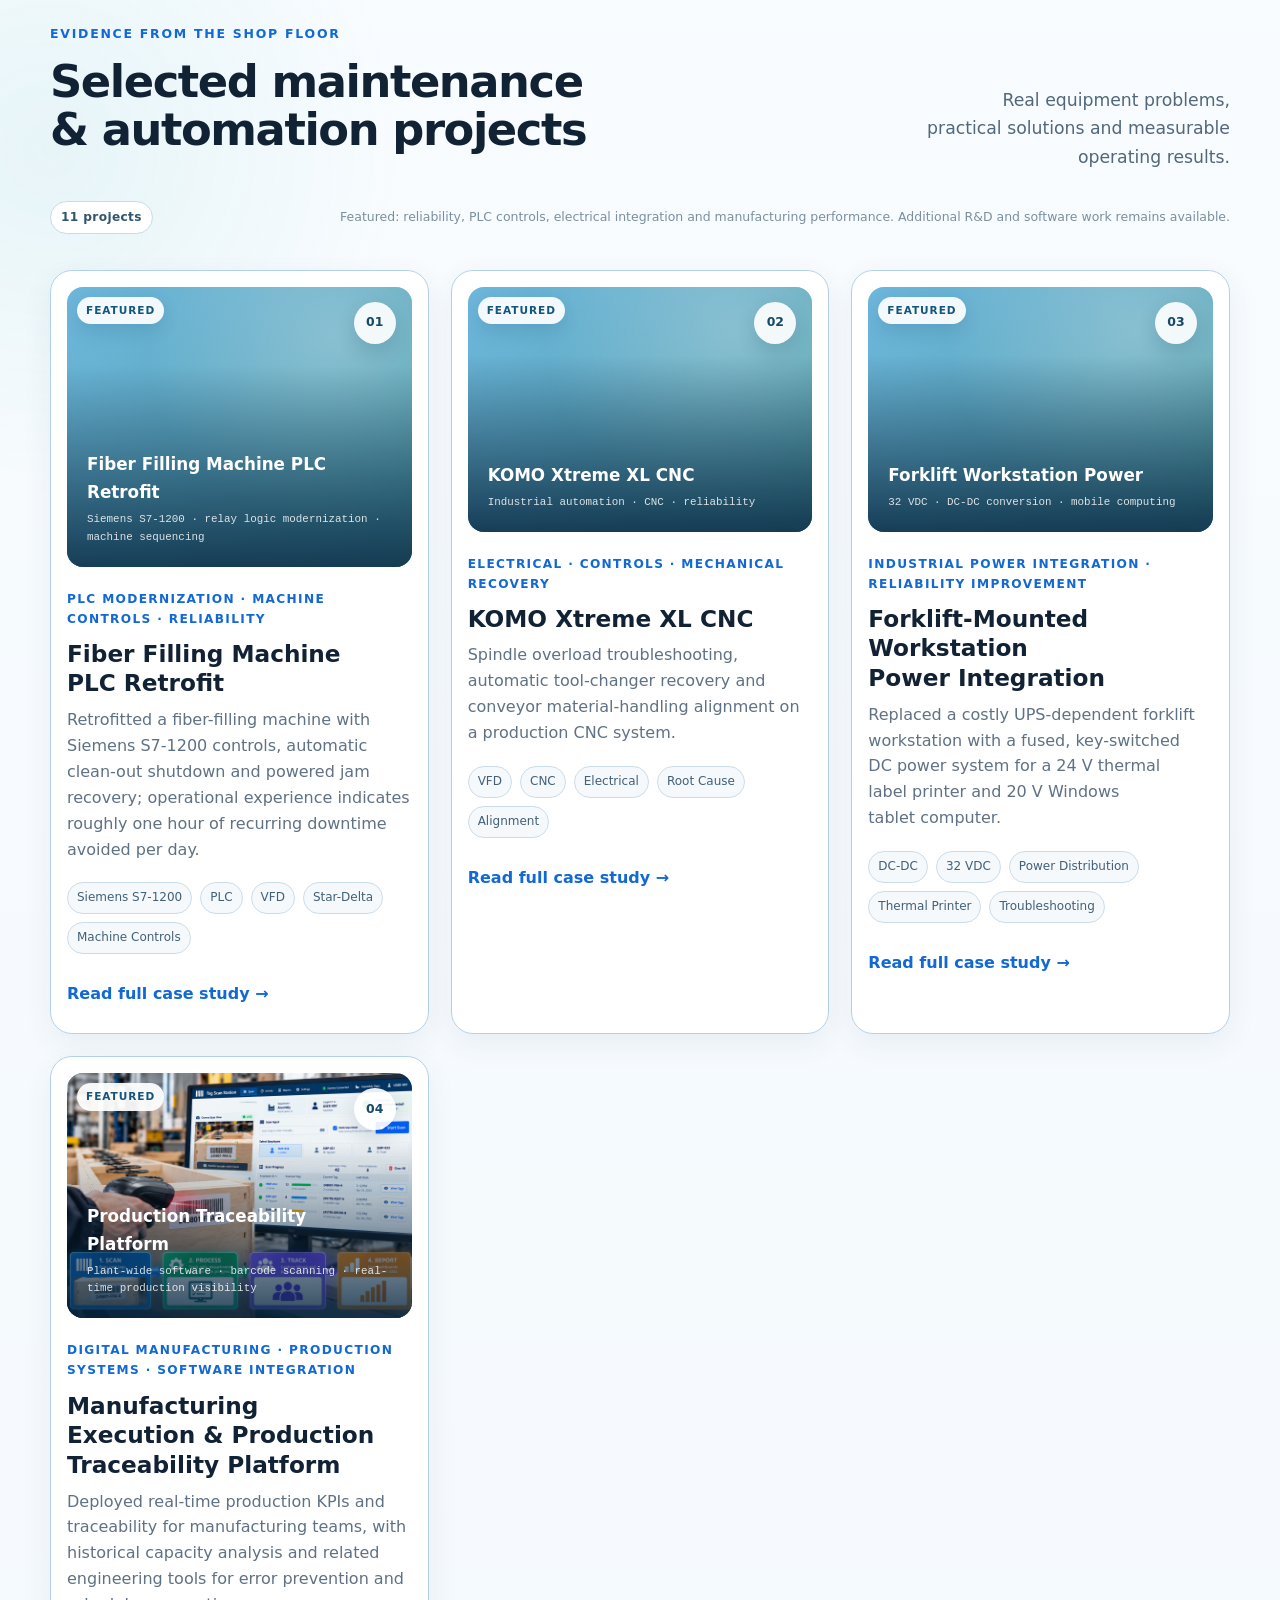
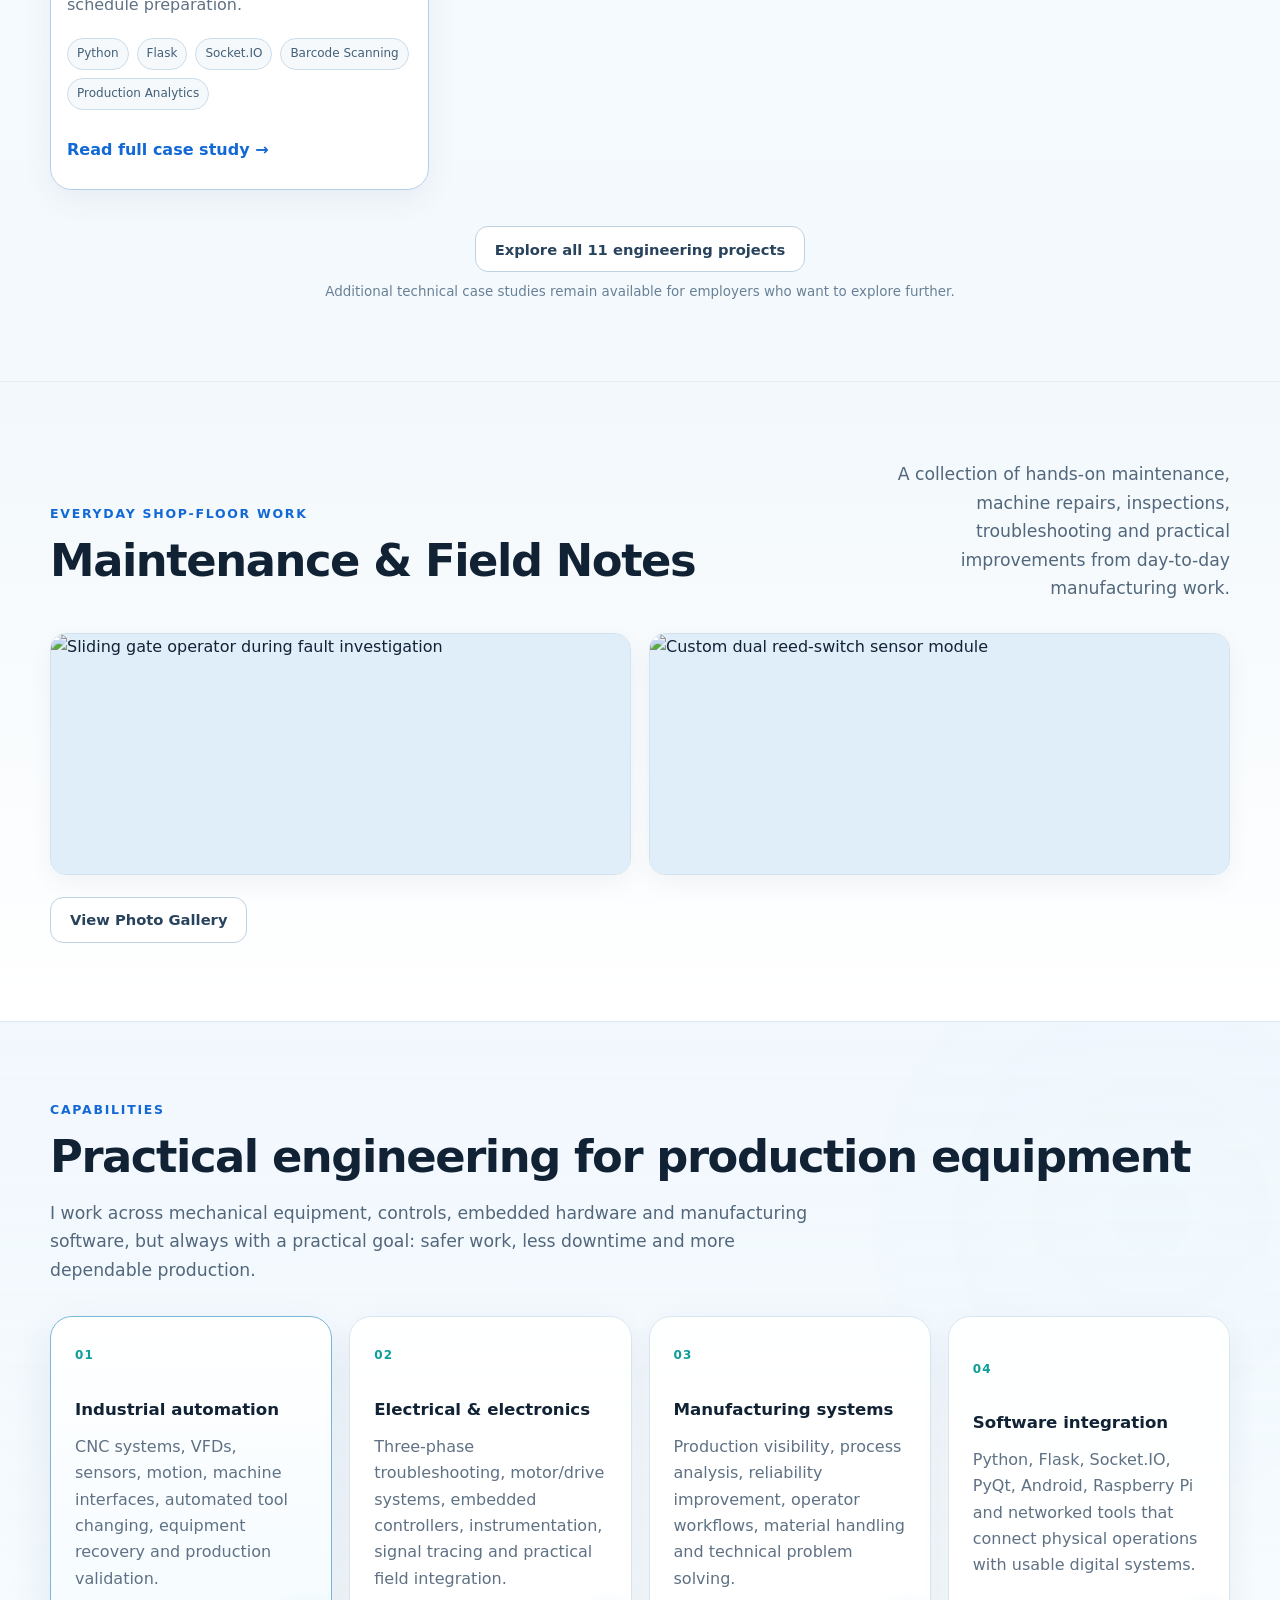
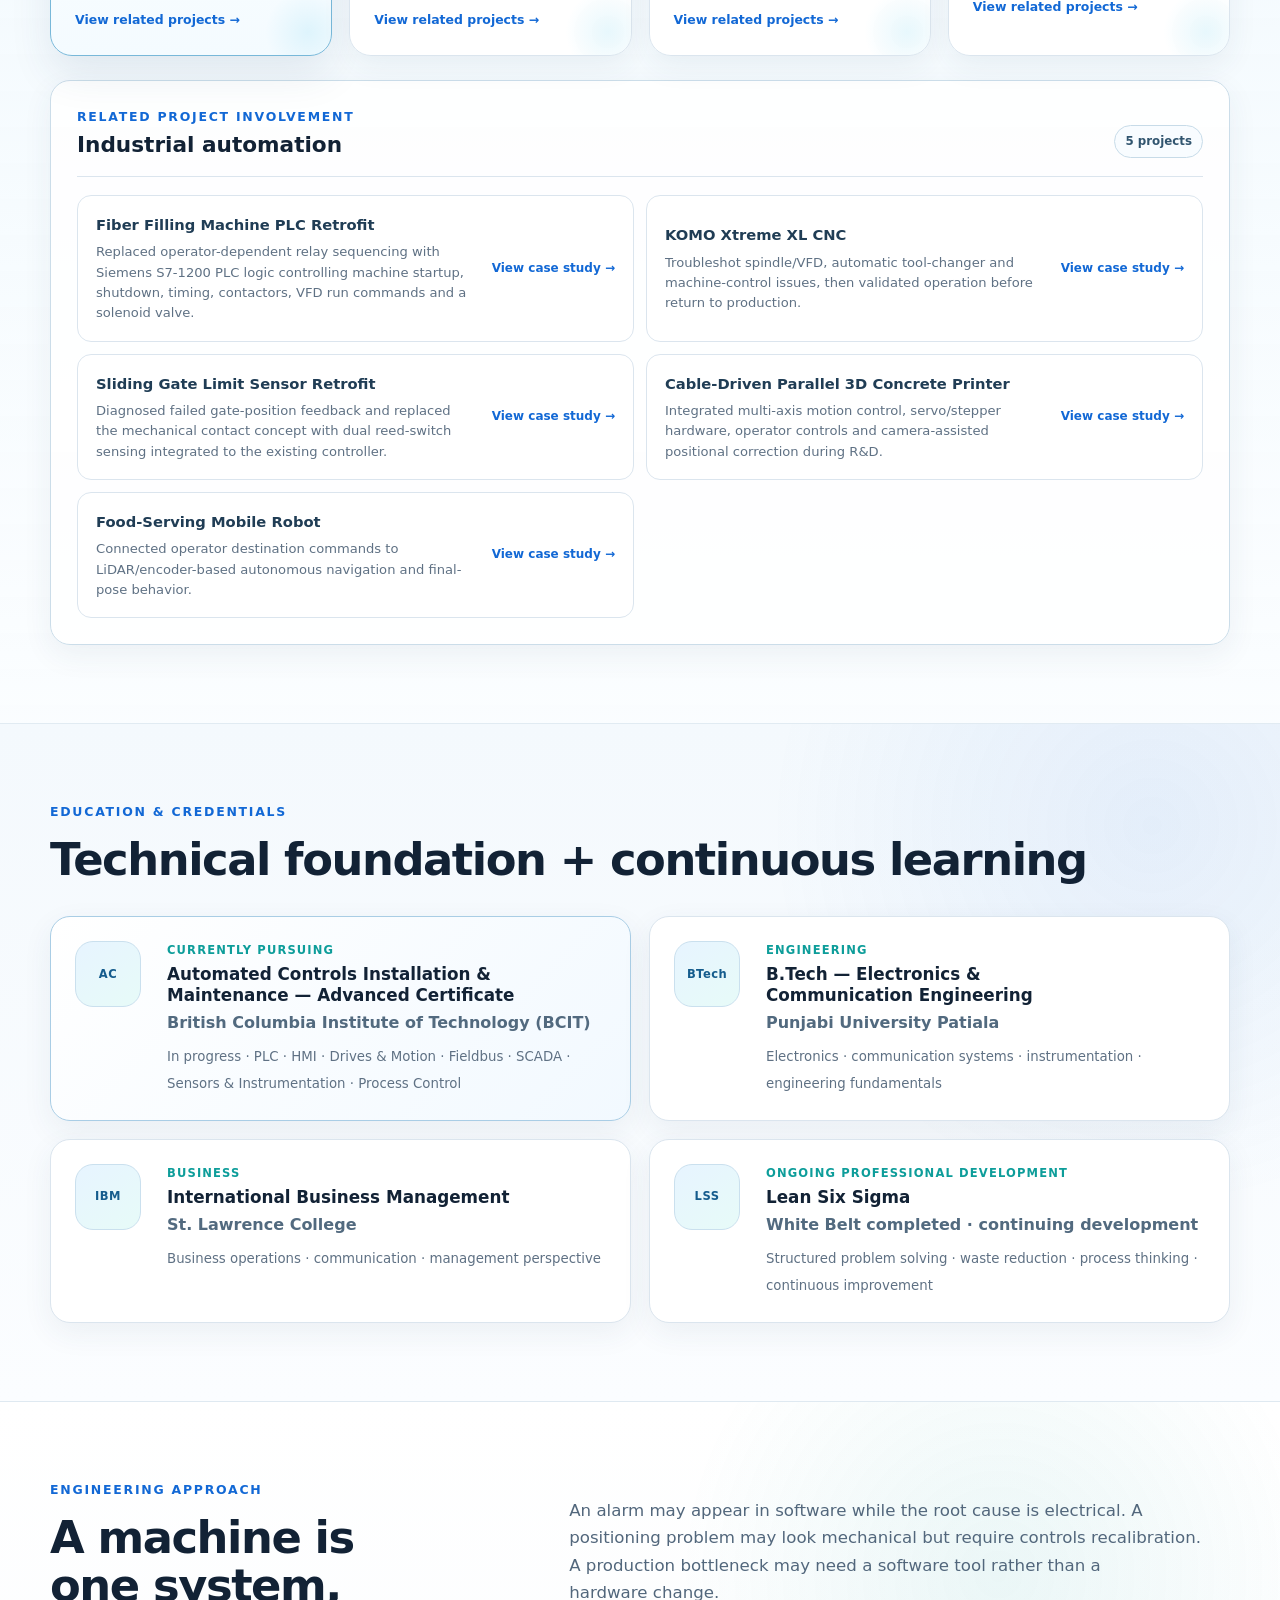
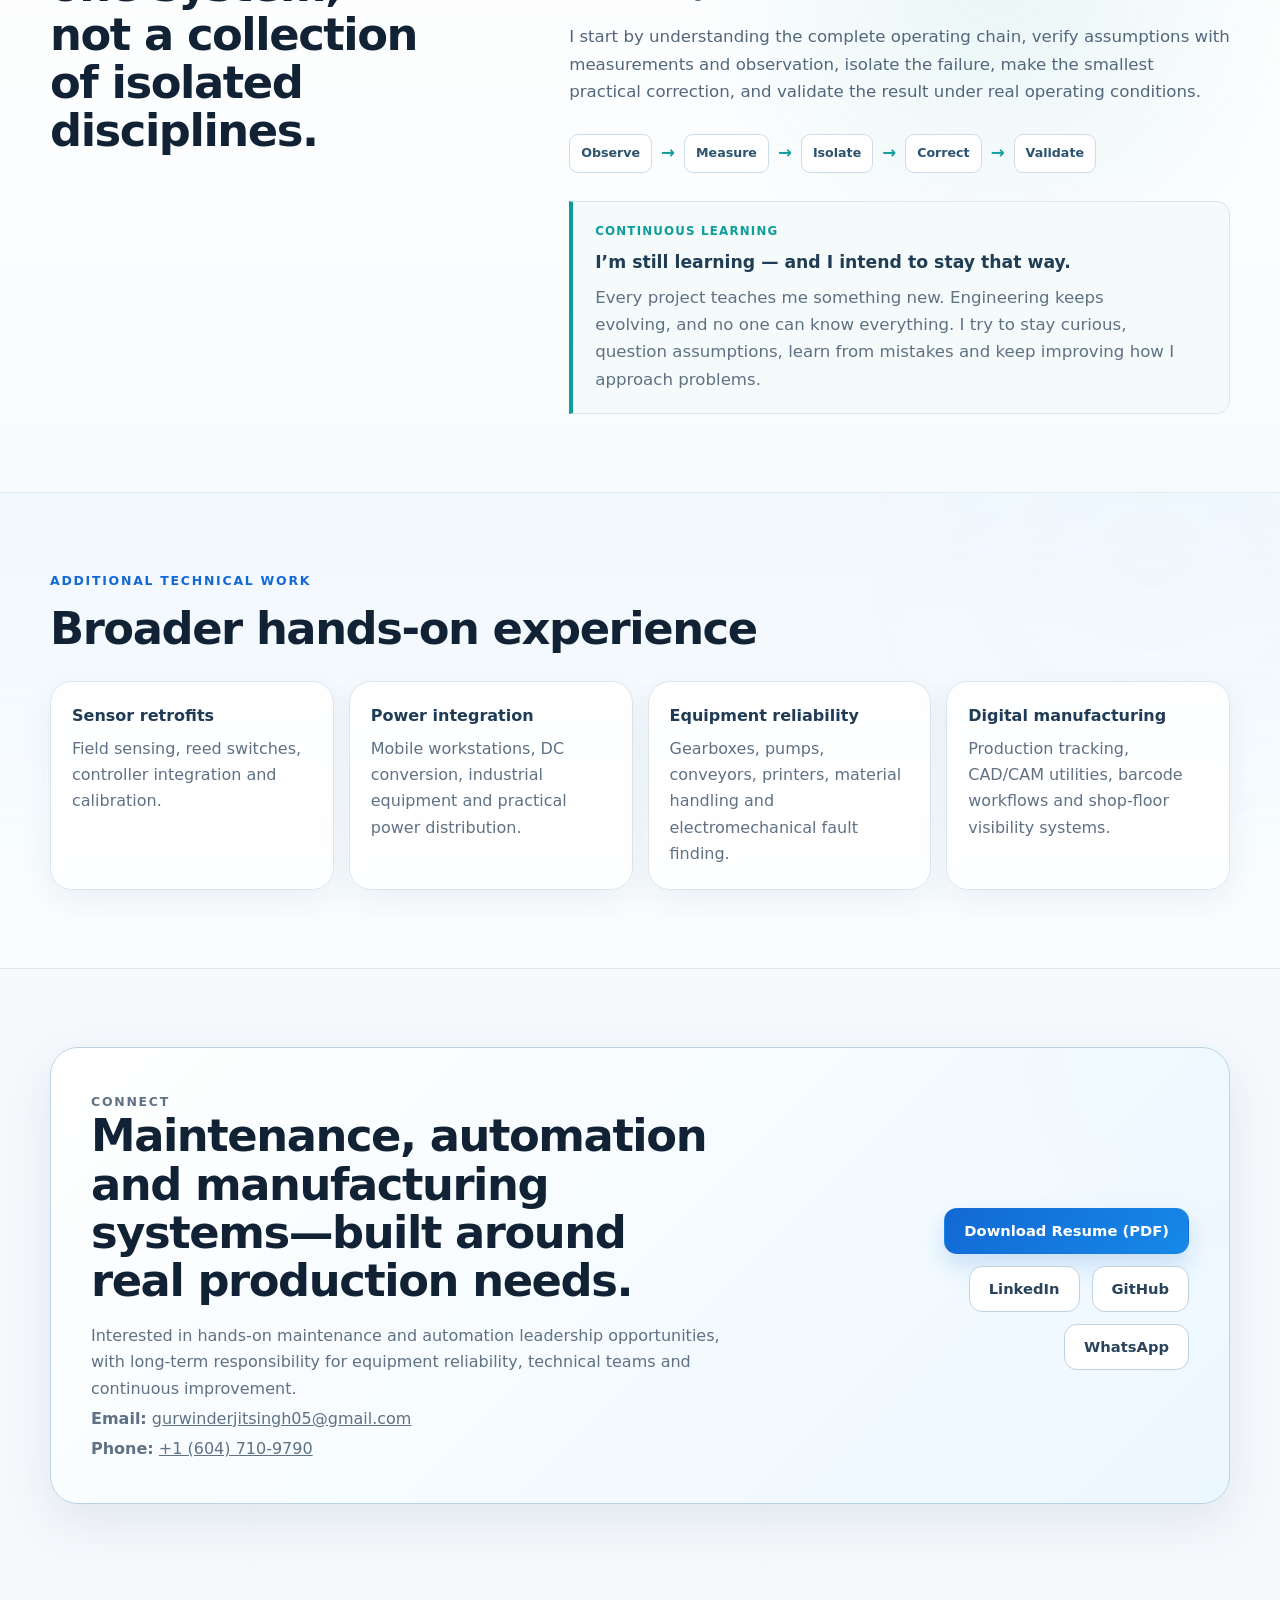
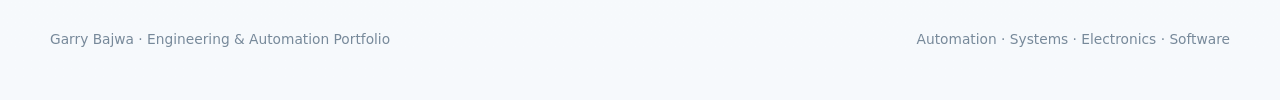
==== commit b7c4253e: "Reposition homepage around end-to-end machine intelligence from code to motion" ====
--- a/index.html
+++ b/index.html
@@ -3,7 +3,7 @@
 <head>
   <meta charset="utf-8" />
   <meta name="viewport" content="width=device-width, initial-scale=1" />
-  <meta name="description" content="Garry Bajwa combines hands-on maintenance and automation leadership with CNC troubleshooting, equipment reliability, preventive maintenance, PLC controls and digital manufacturing systems." />
+  <meta name="description" content="Garry Bajwa brings machines to life—from code to motion. Hands-on engineering across software, electronics, PLC controls, IoT, mechanics, industrial automation and maintenance leadership." />
   <title>Garry Bajwa | Hands-On Maintenance & Automation Leadership</title>
   <link rel="stylesheet" href="styles.css?v=20261027gallery1" />
 </head>
@@ -35,11 +35,10 @@
       <div class="container hero-grid">
         <div class="hero-copy">
           <p class="eyebrow">Maintenance &amp; Automation Leadership · Mechatronics · Manufacturing Systems</p>
-          <h1>I keep manufacturing equipment reliable and improve how it works.</h1>
+          <h1>I bring machines to life—from code to motion.</h1>
           <p class="lead">
-            I combine hands-on machine troubleshooting with maintenance leadership, industrial automation and practical systems integration.
-            From CNC faults, PLC controls and preventive maintenance to team coordination and real-time production tools,
-            my focus is reliable equipment, safer work and stronger manufacturing performance.
+            I connect software, electronics, PLC controls, IoT and mechanical systems to make machines sense, respond and perform.
+            From an operator's click to the final movement of an actuator, I understand and build the systems that make it happen.
           </p>
           <p class="hero-career-focus"><strong>Professional focus:</strong> Hands-on maintenance, automation and manufacturing systems leadership—supporting technical teams, solving equipment problems and taking improvements from diagnosis through shop-floor results.</p>
 
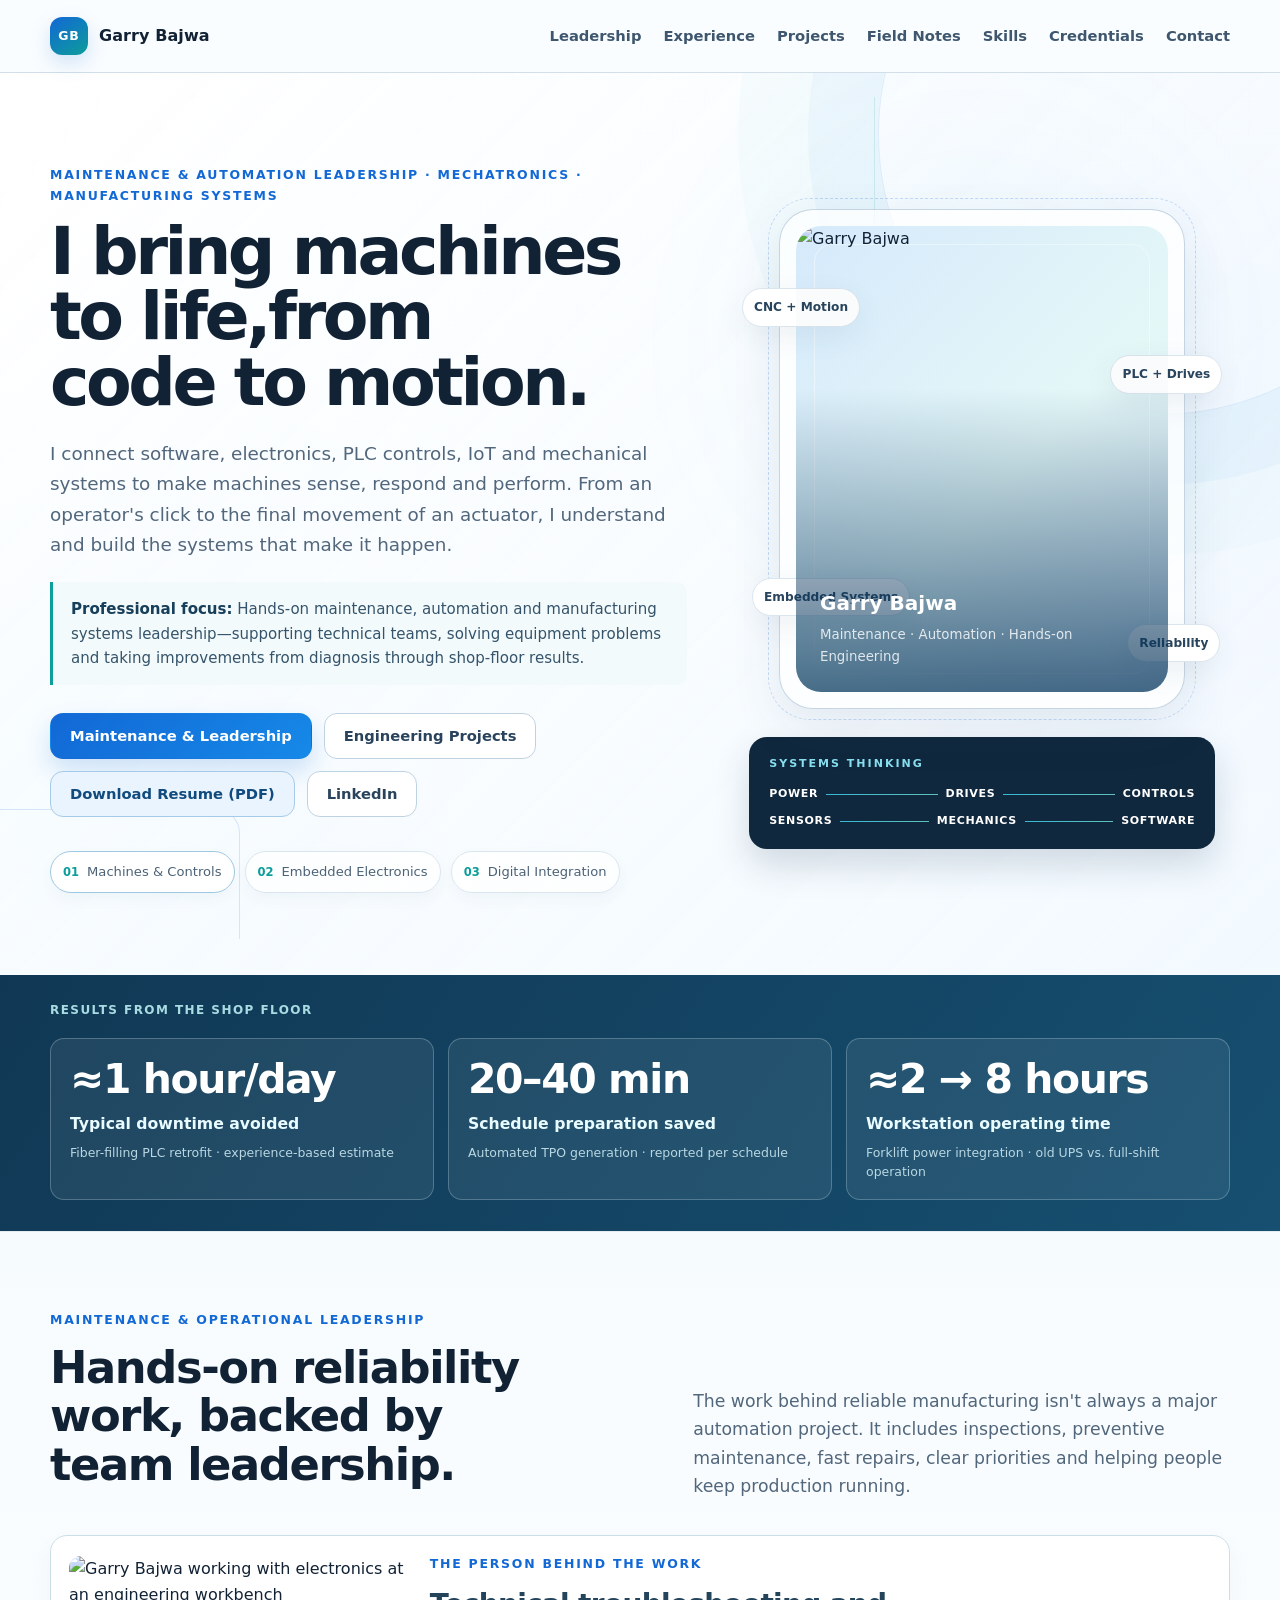
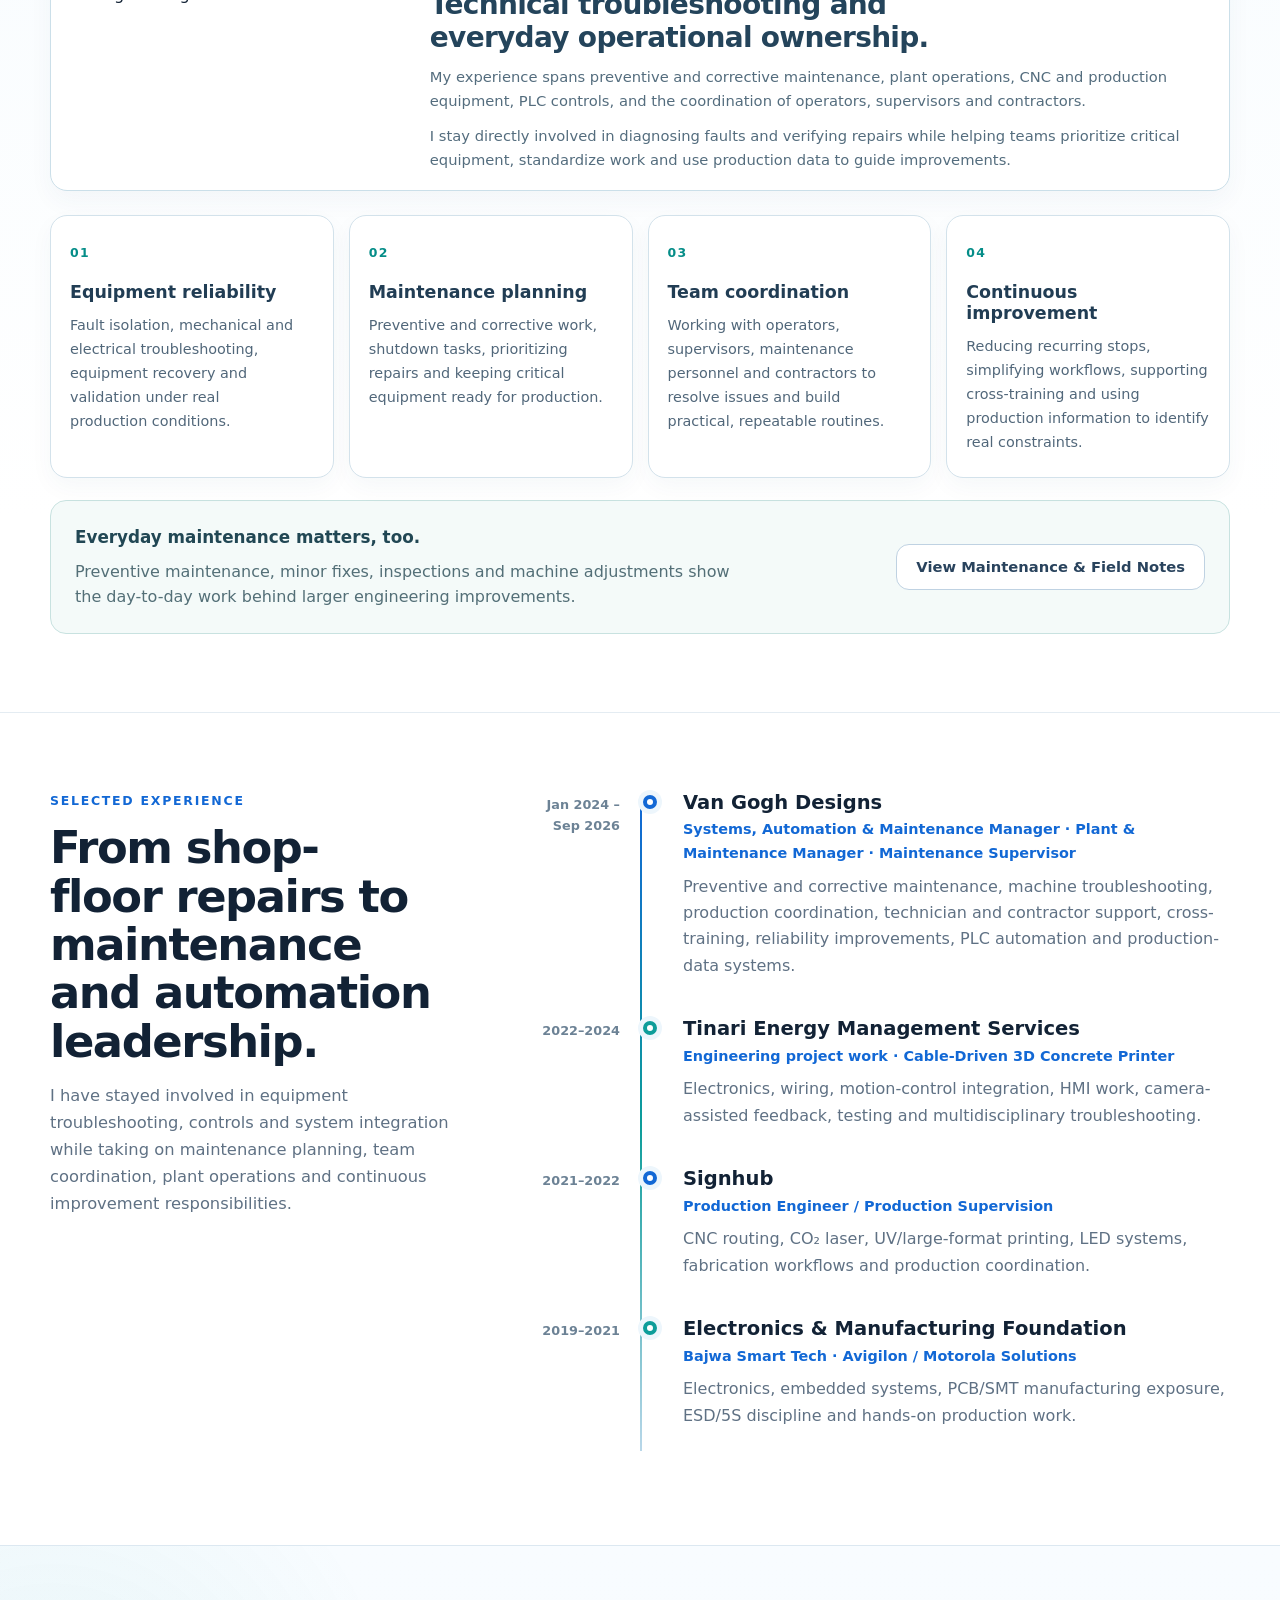
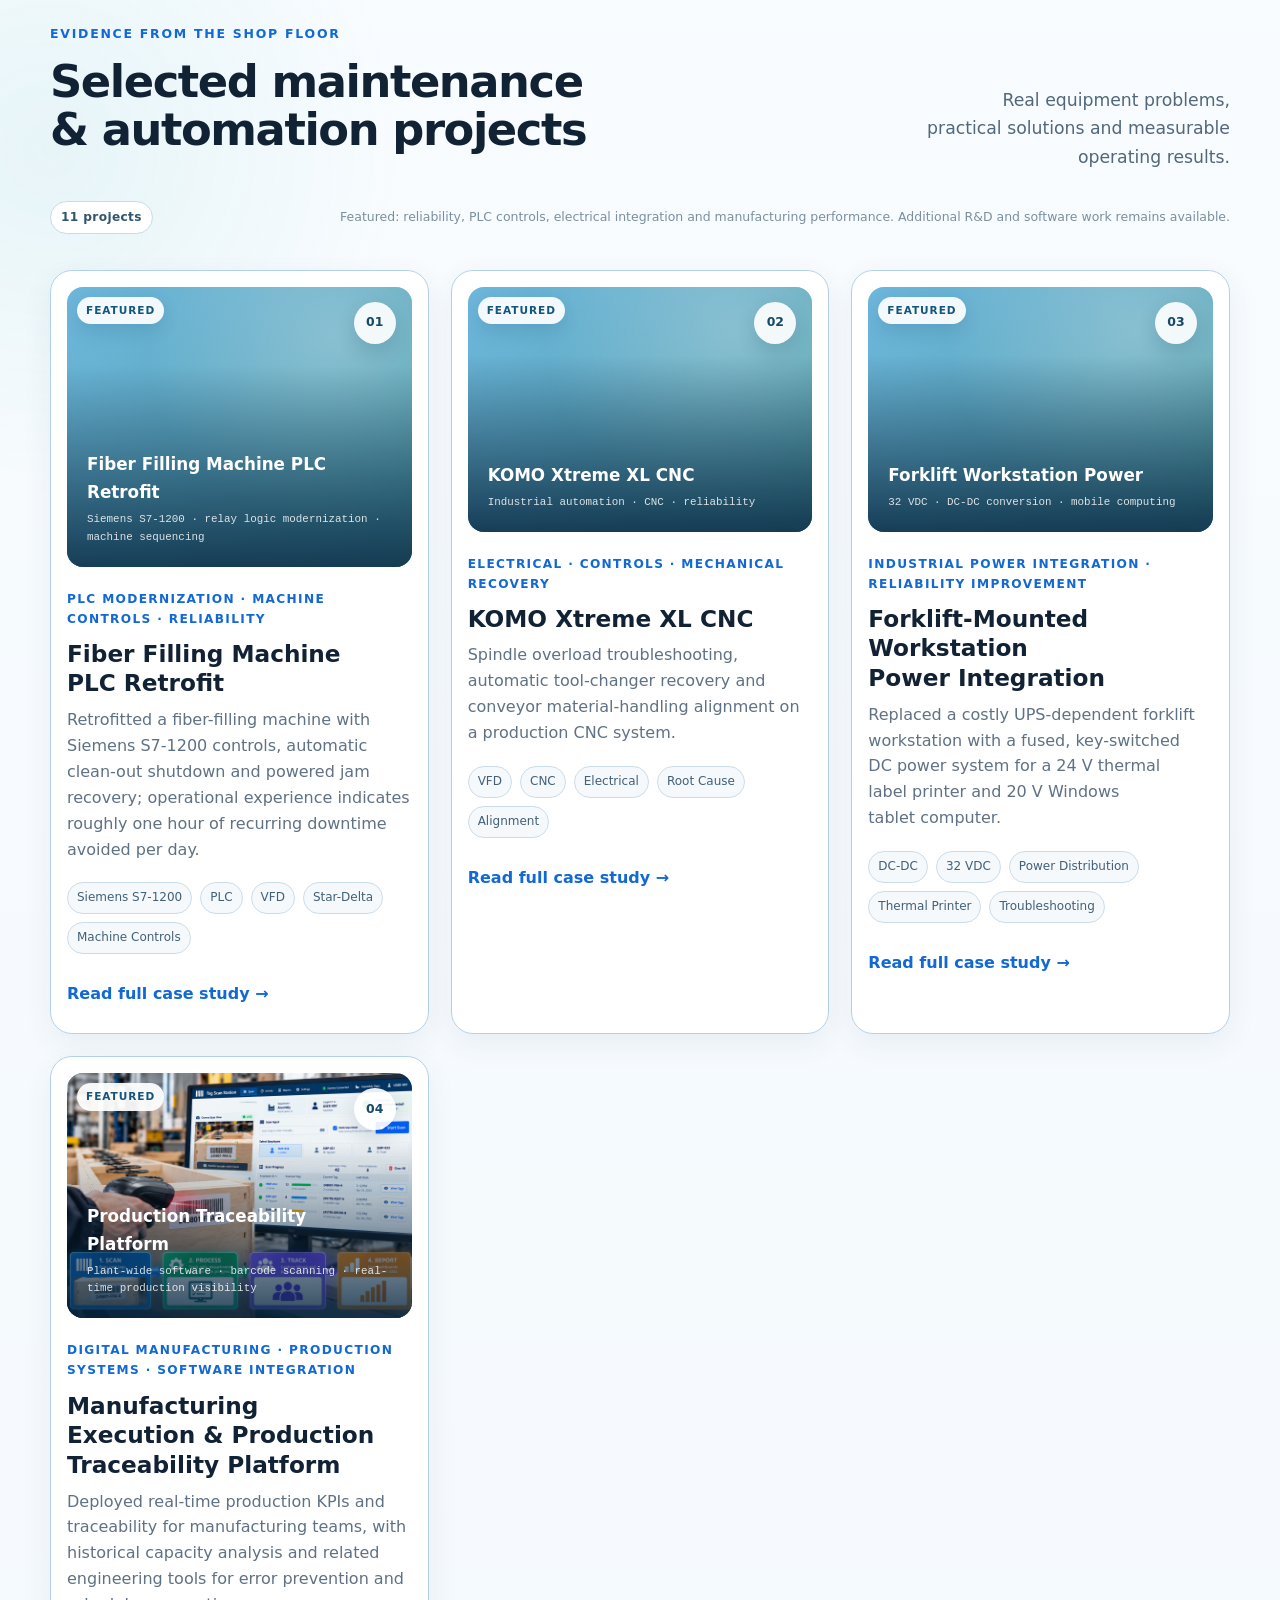
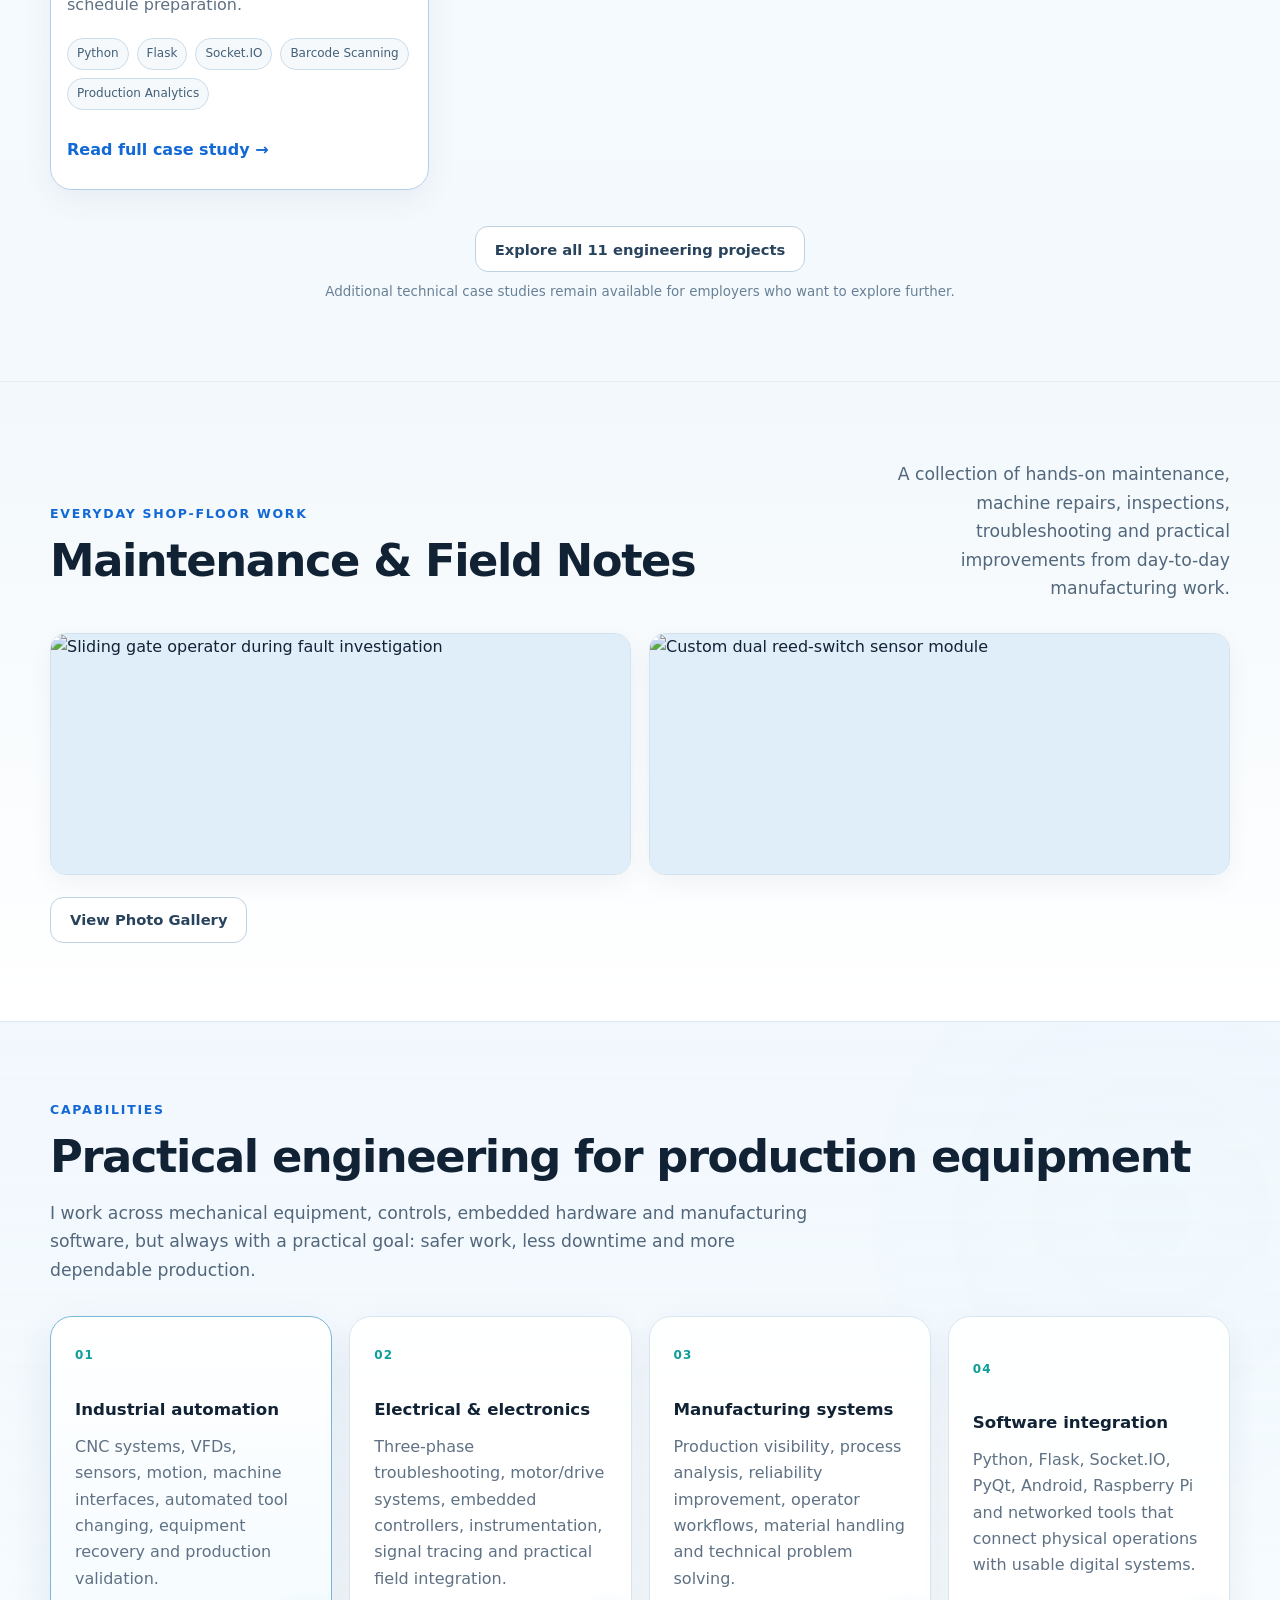
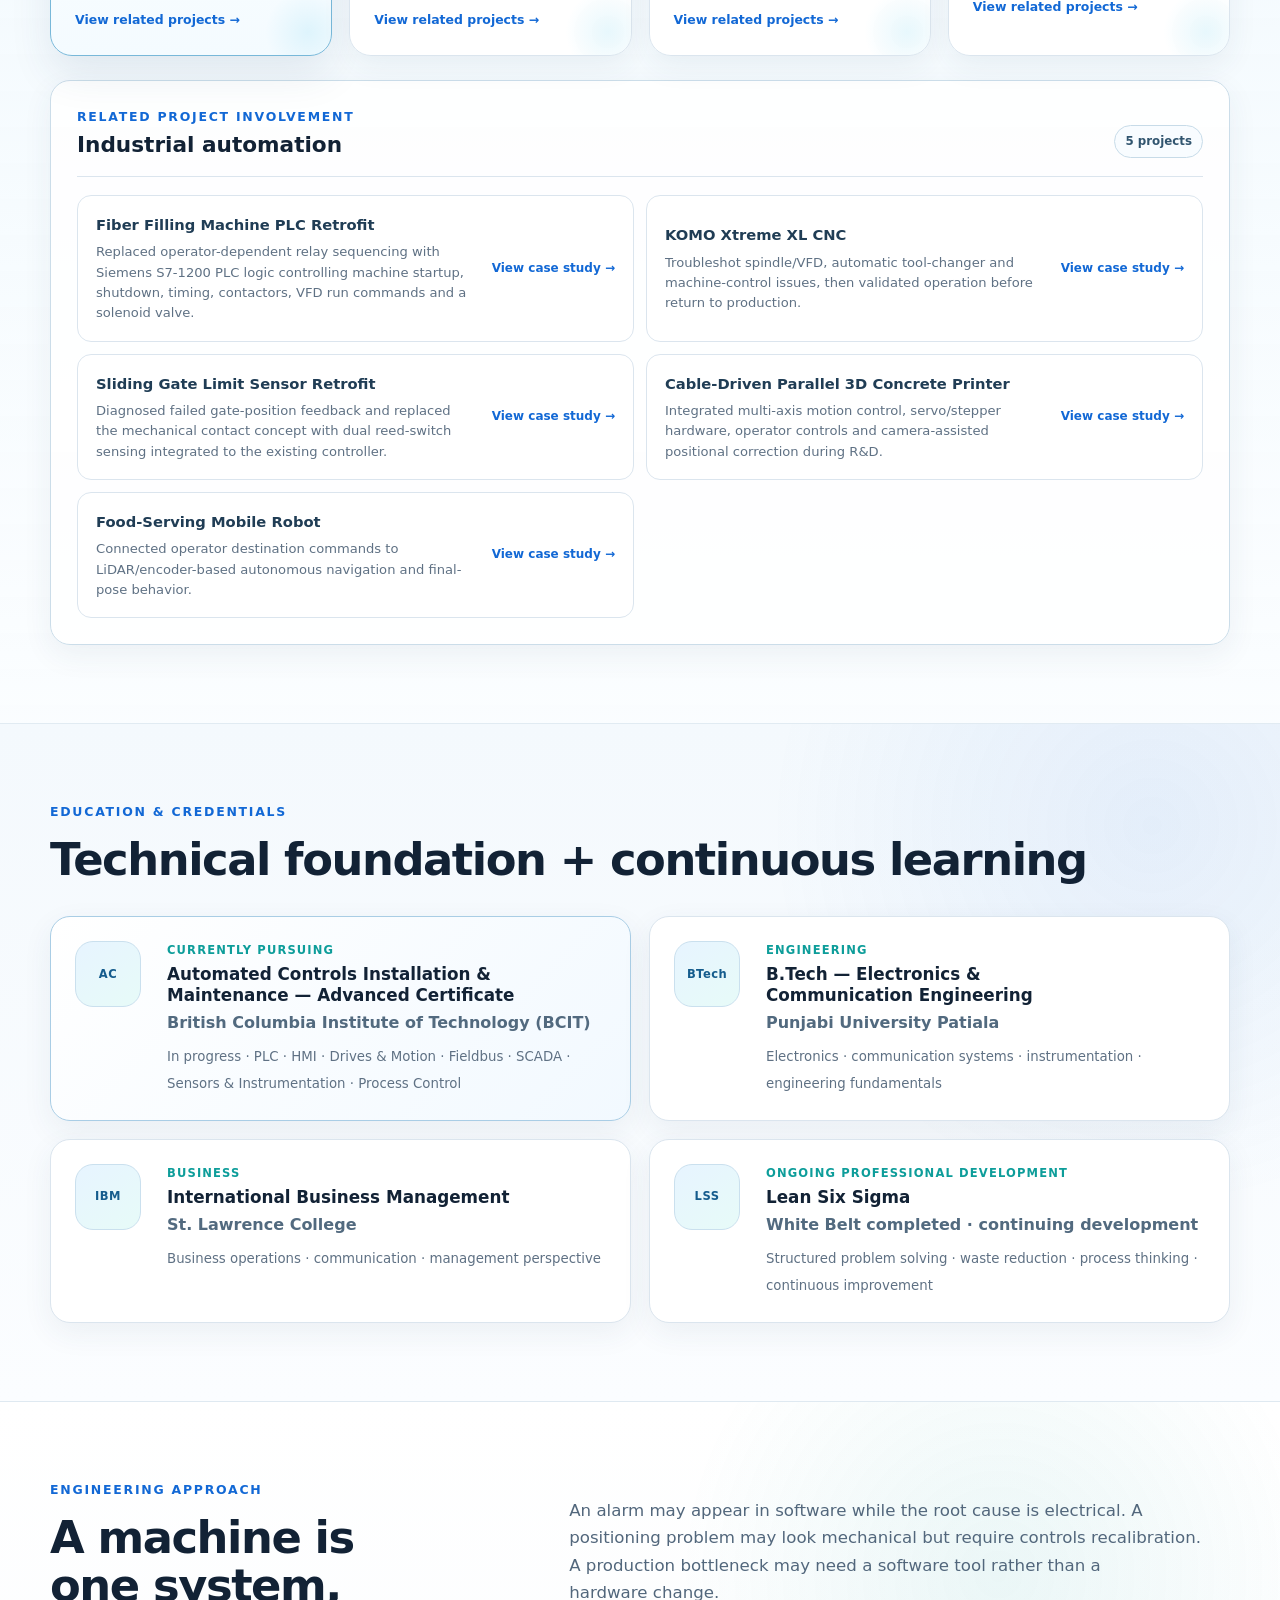
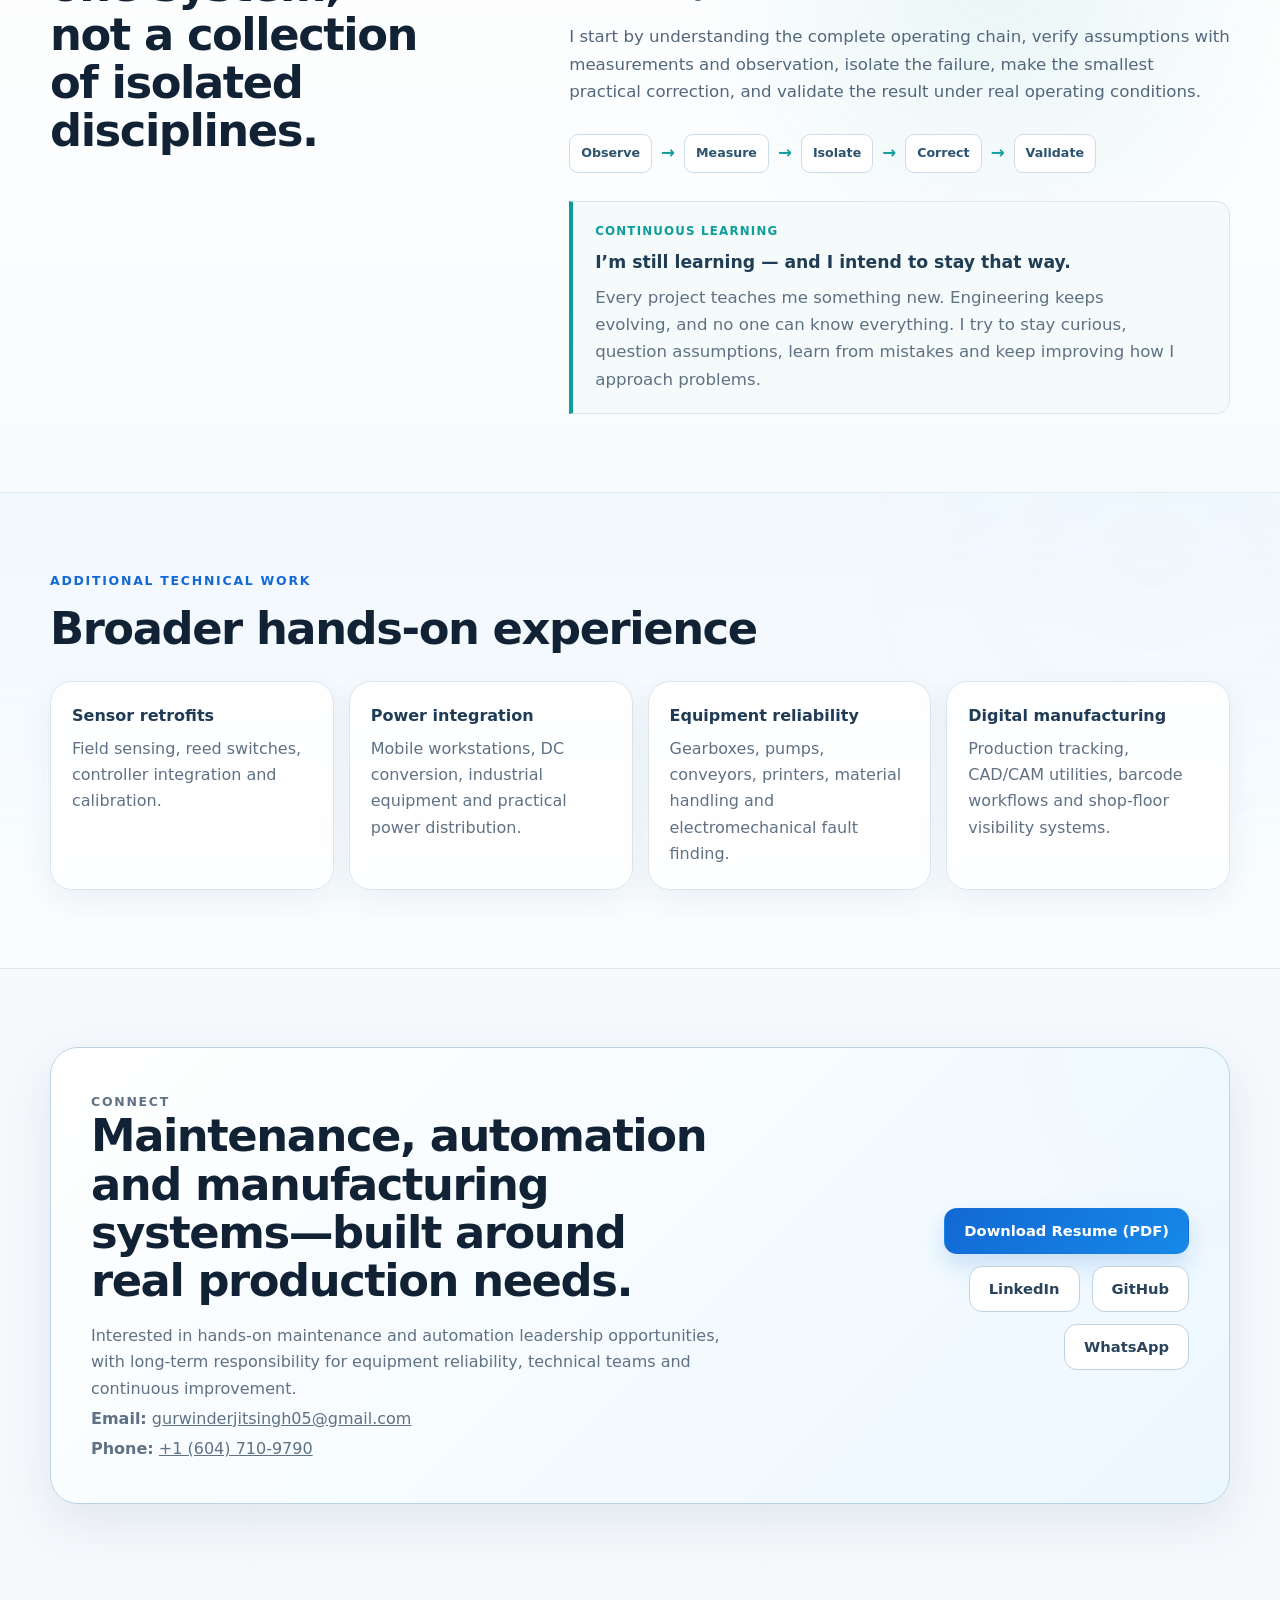
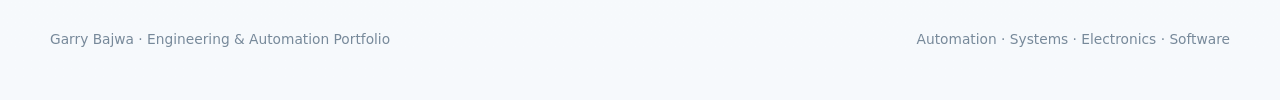
==== commit 33396e4f: "Fix punctuation in hero section heading" ====
--- a/index.html
+++ b/index.html
@@ -35,7 +35,7 @@
       <div class="container hero-grid">
         <div class="hero-copy">
           <p class="eyebrow">Maintenance &amp; Automation Leadership · Mechatronics · Manufacturing Systems</p>
-          <h1>I bring machines to life—from code to motion.</h1>
+          <h1>I bring machines to life,from code to motion.</h1>
           <p class="lead">
             I connect software, electronics, PLC controls, IoT and mechanical systems to make machines sense, respond and perform.
             From an operator's click to the final movement of an actuator, I understand and build the systems that make it happen.
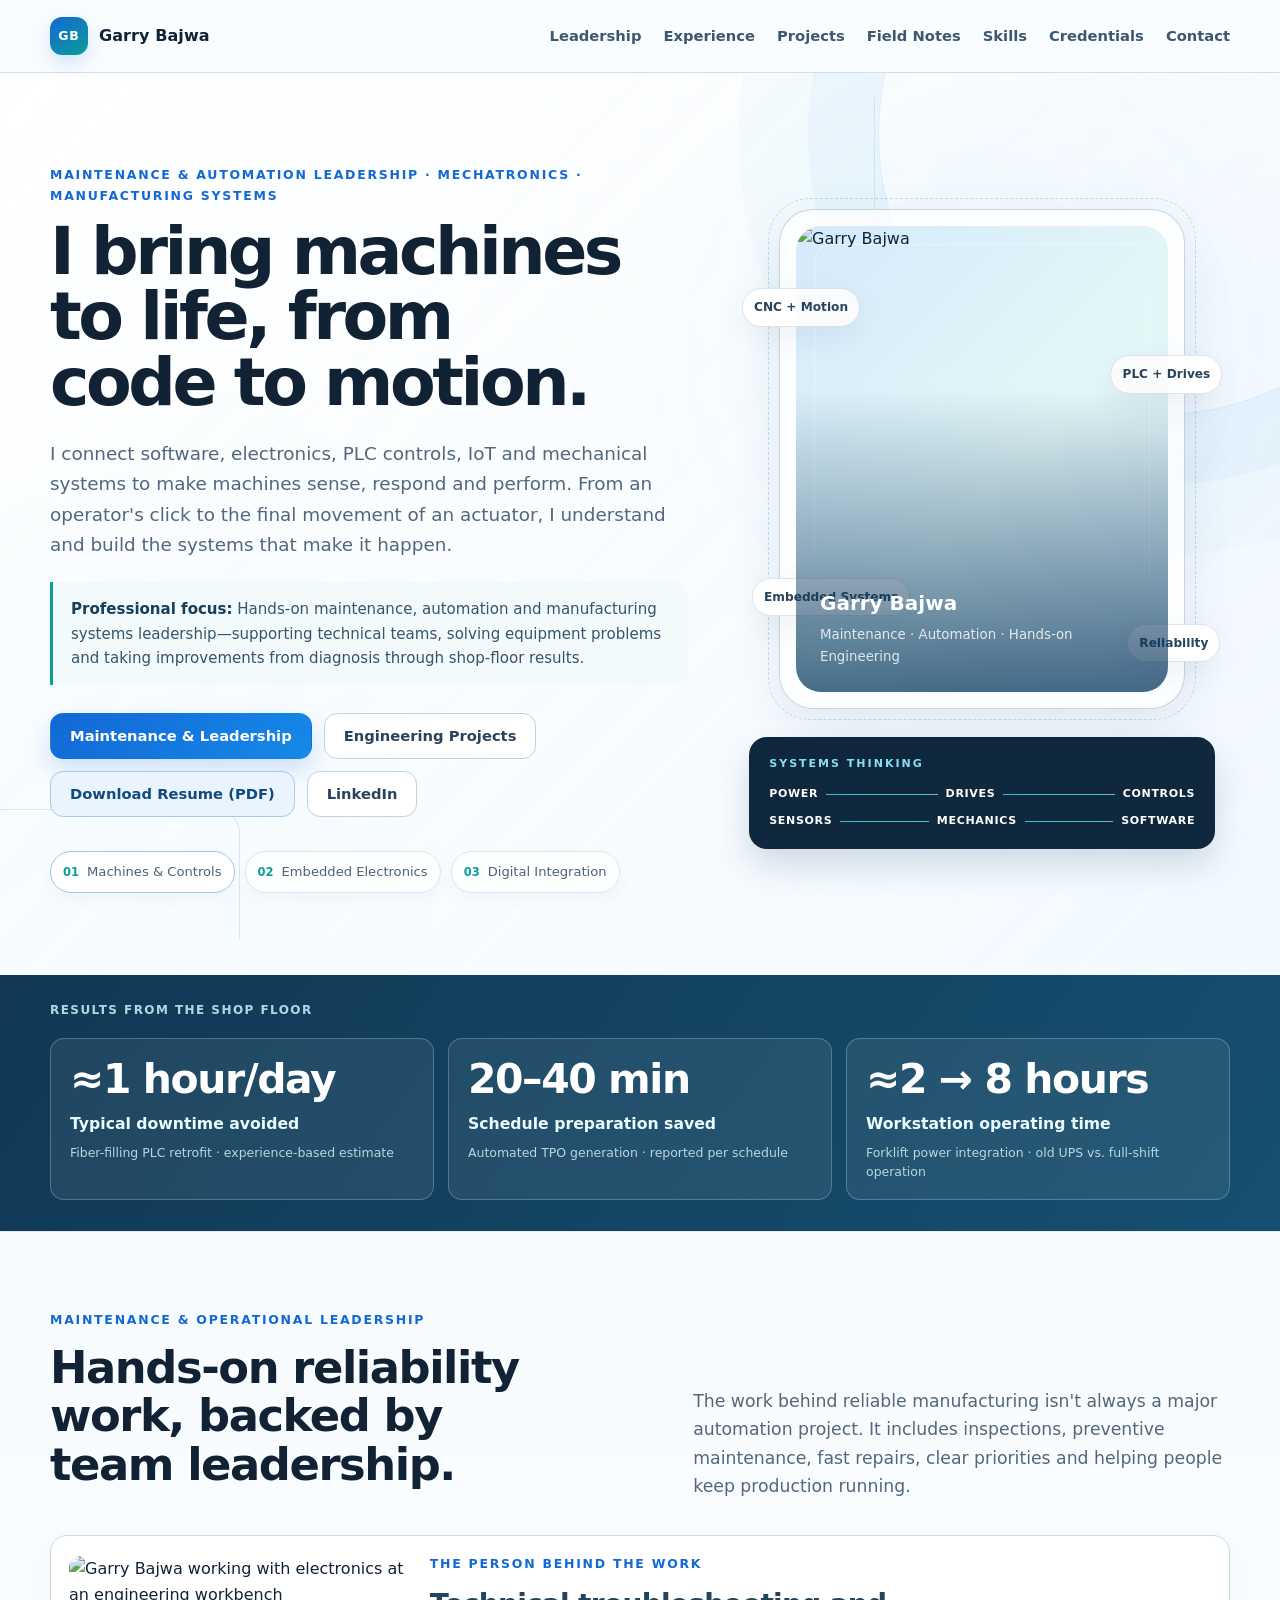
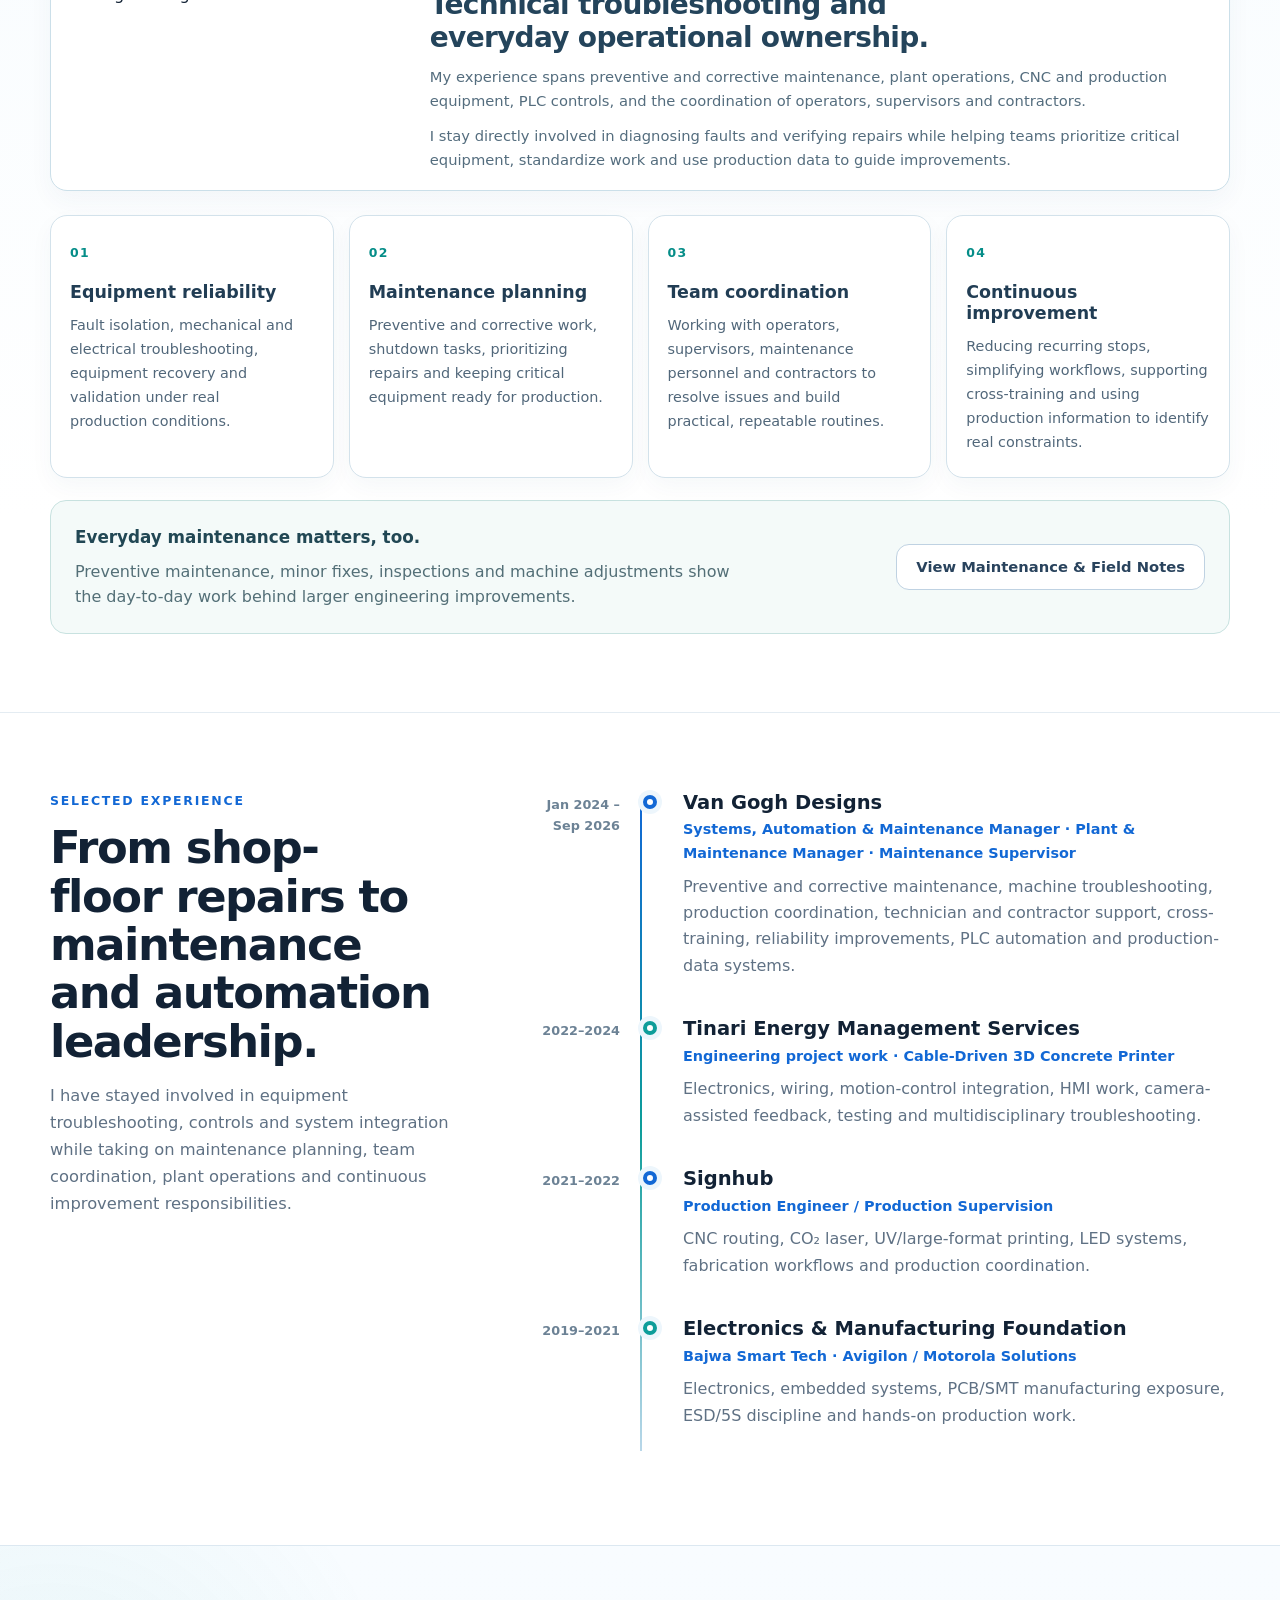
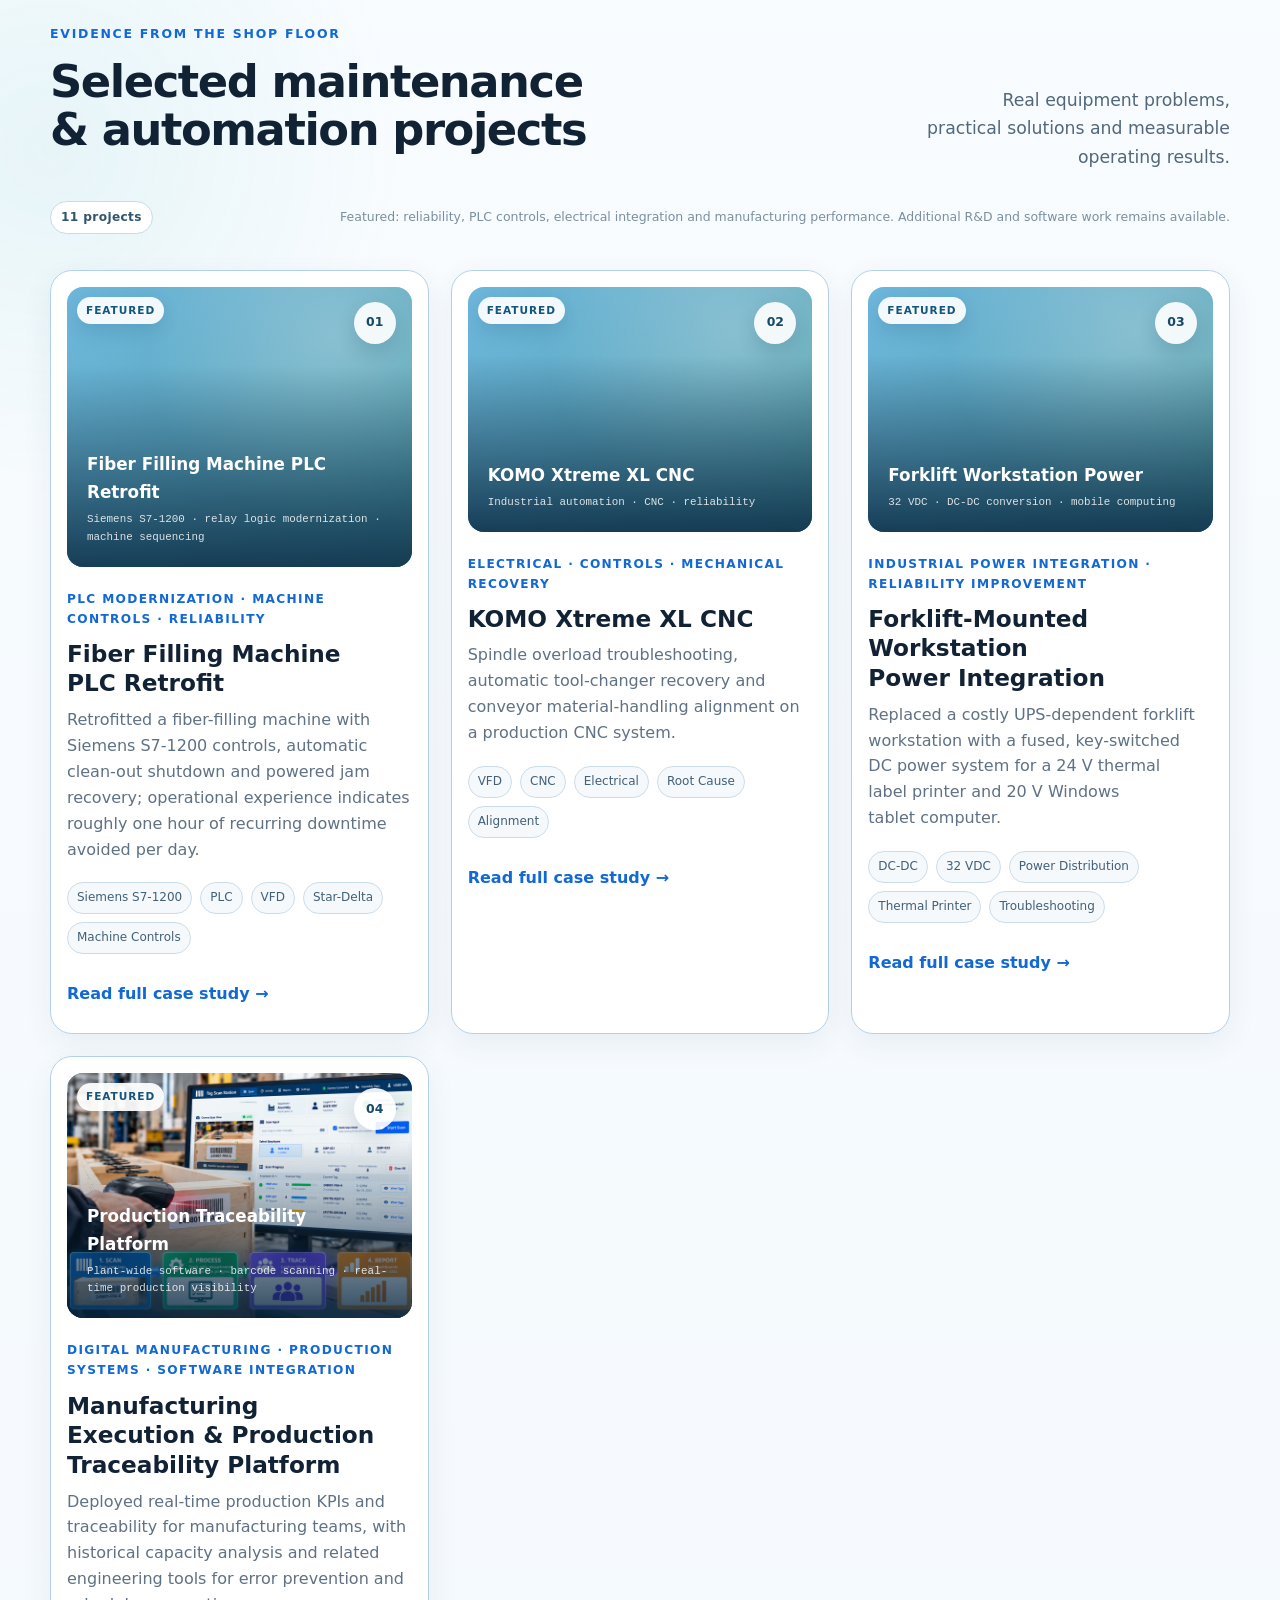
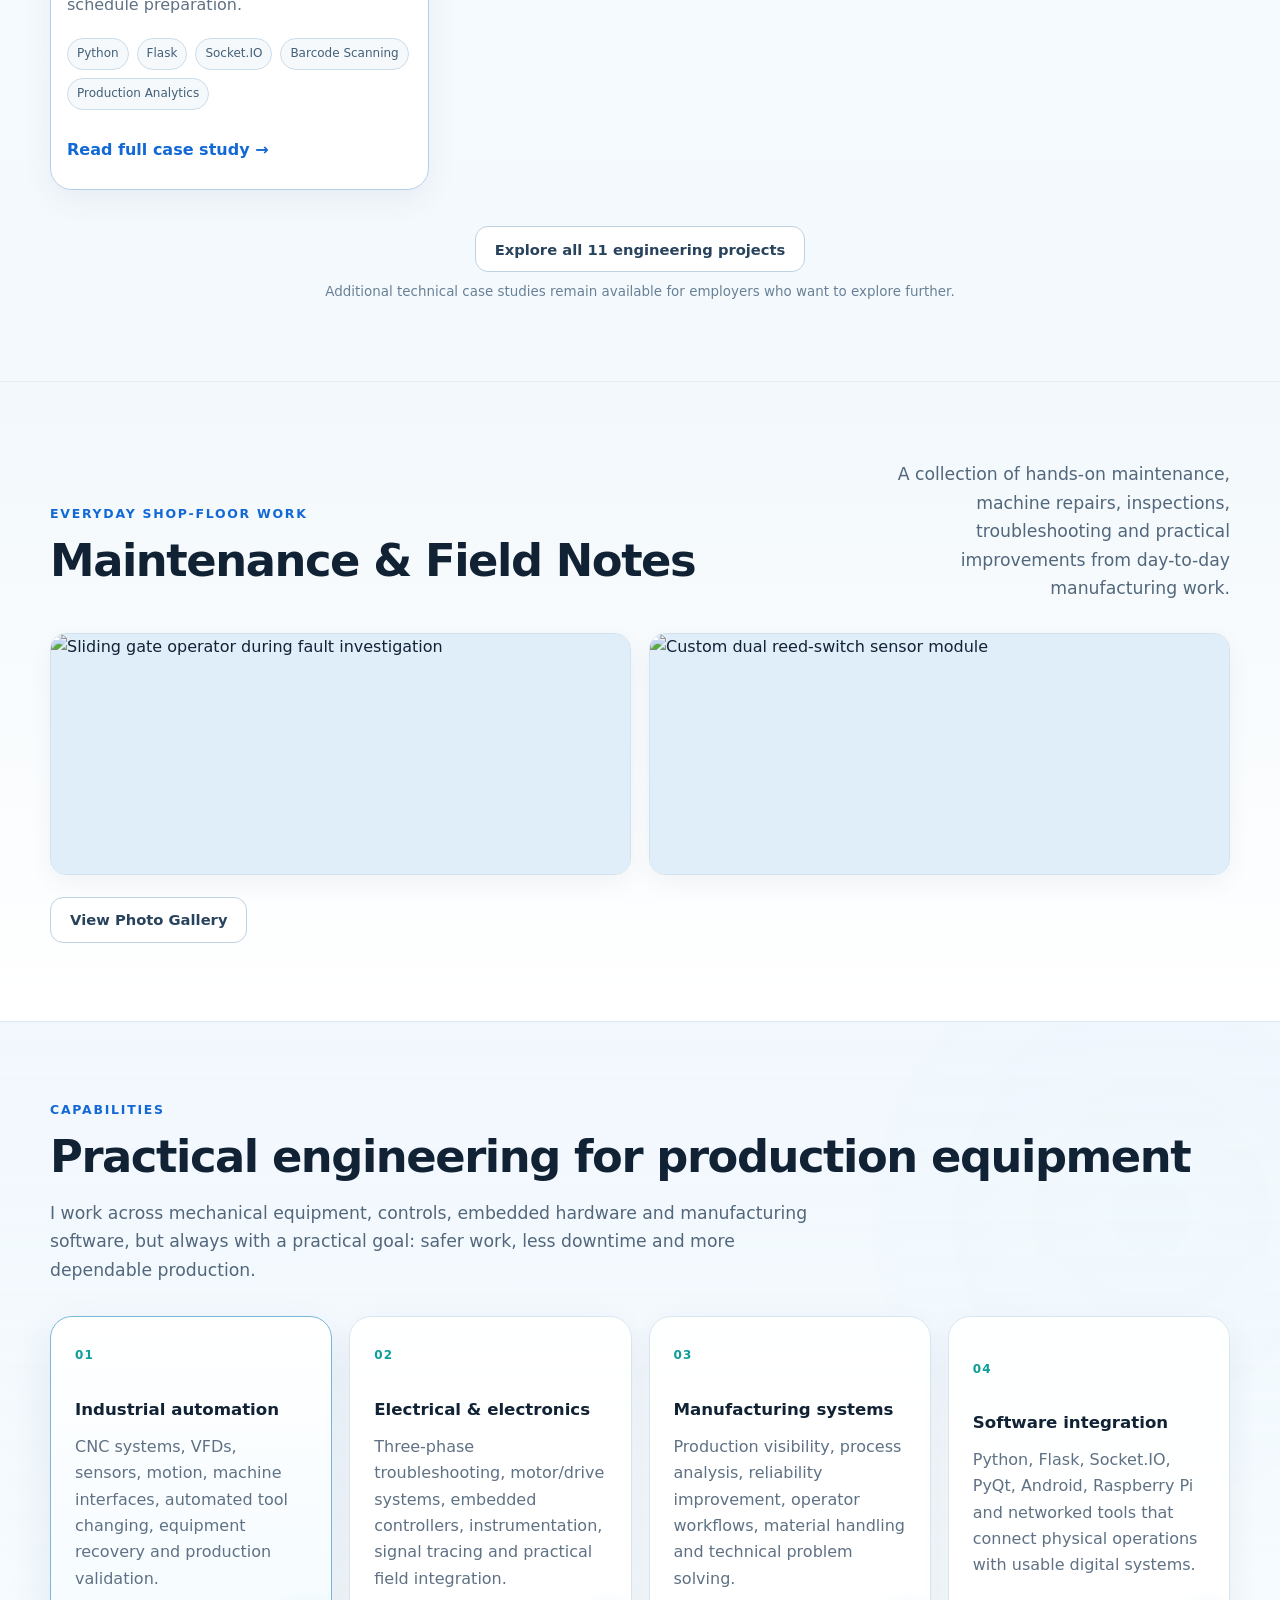
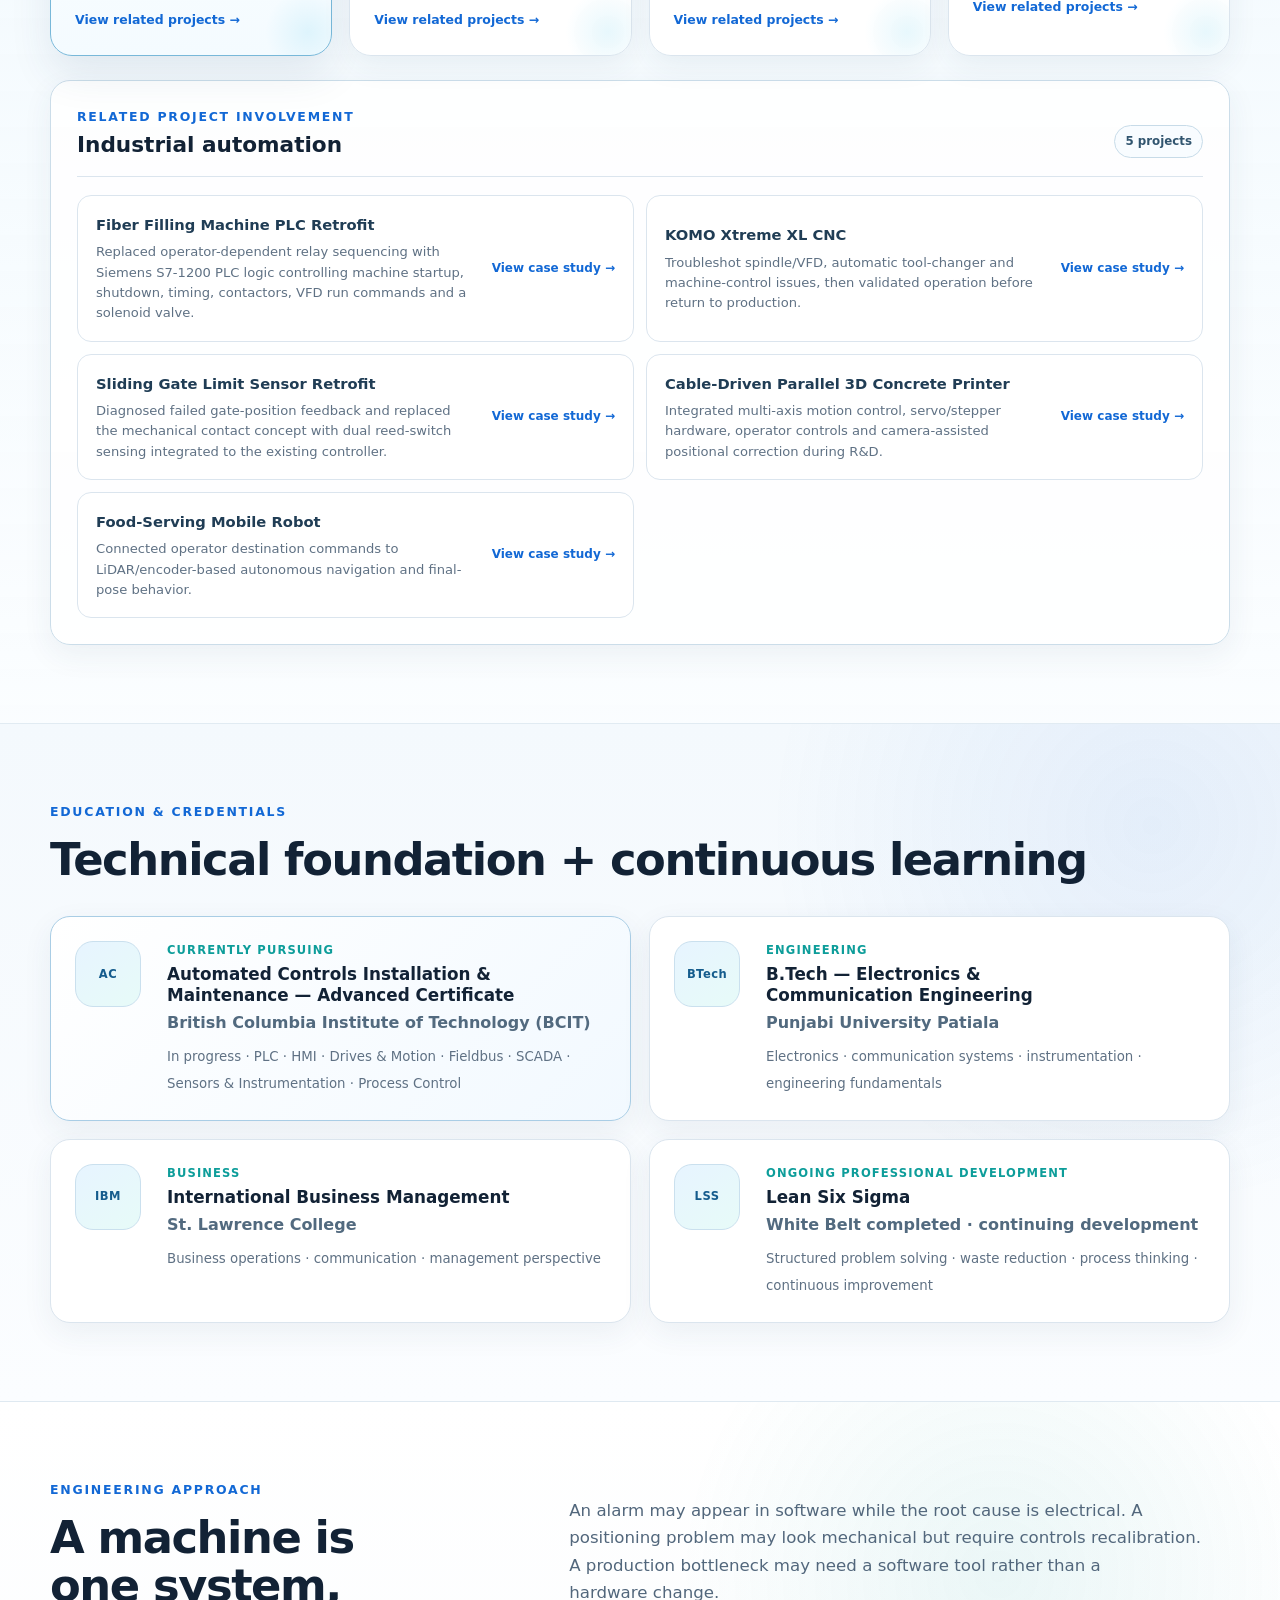
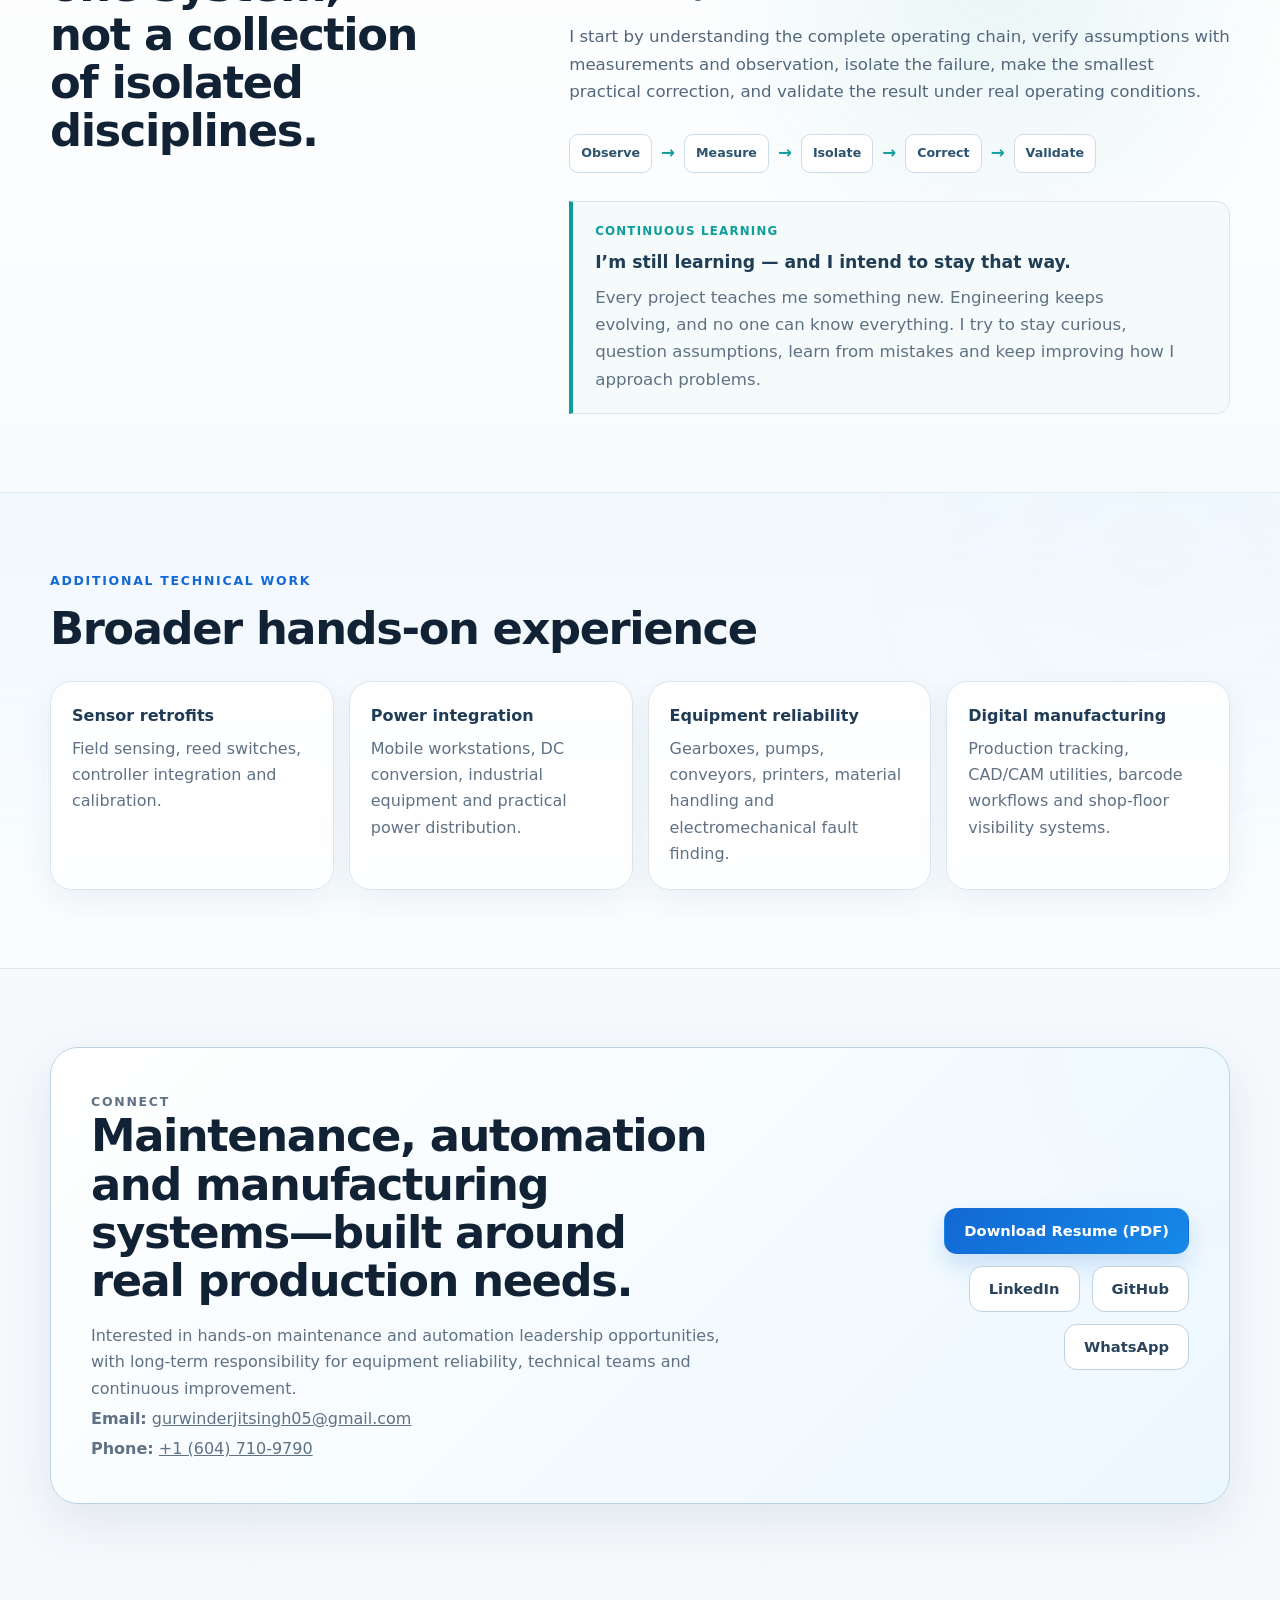
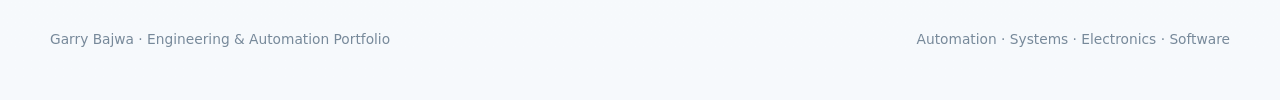
==== commit c2473ff4: "Fix spacing in header text" ====
--- a/index.html
+++ b/index.html
@@ -35,7 +35,7 @@
       <div class="container hero-grid">
         <div class="hero-copy">
           <p class="eyebrow">Maintenance &amp; Automation Leadership · Mechatronics · Manufacturing Systems</p>
-          <h1>I bring machines to life,from code to motion.</h1>
+          <h1>I bring machines to life, from code to motion.</h1>
           <p class="lead">
             I connect software, electronics, PLC controls, IoT and mechanical systems to make machines sense, respond and perform.
             From an operator's click to the final movement of an actuator, I understand and build the systems that make it happen.
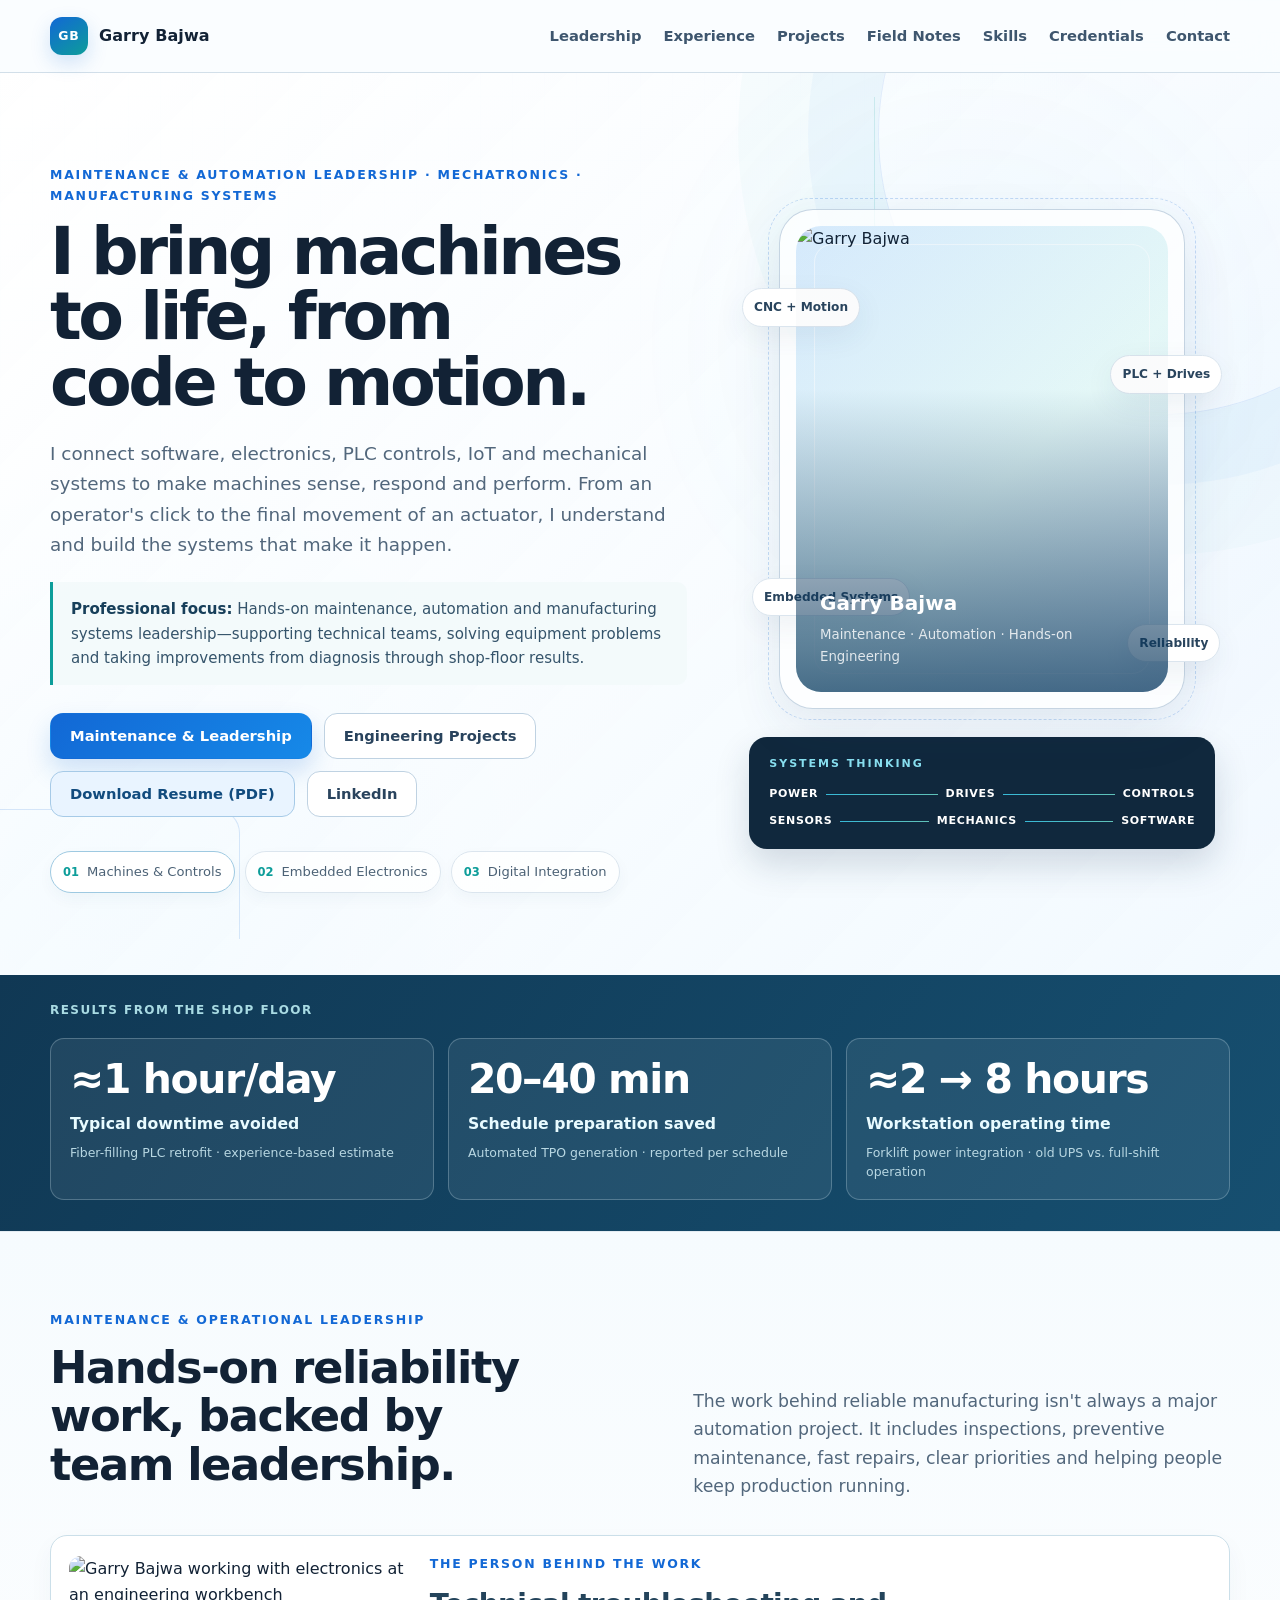
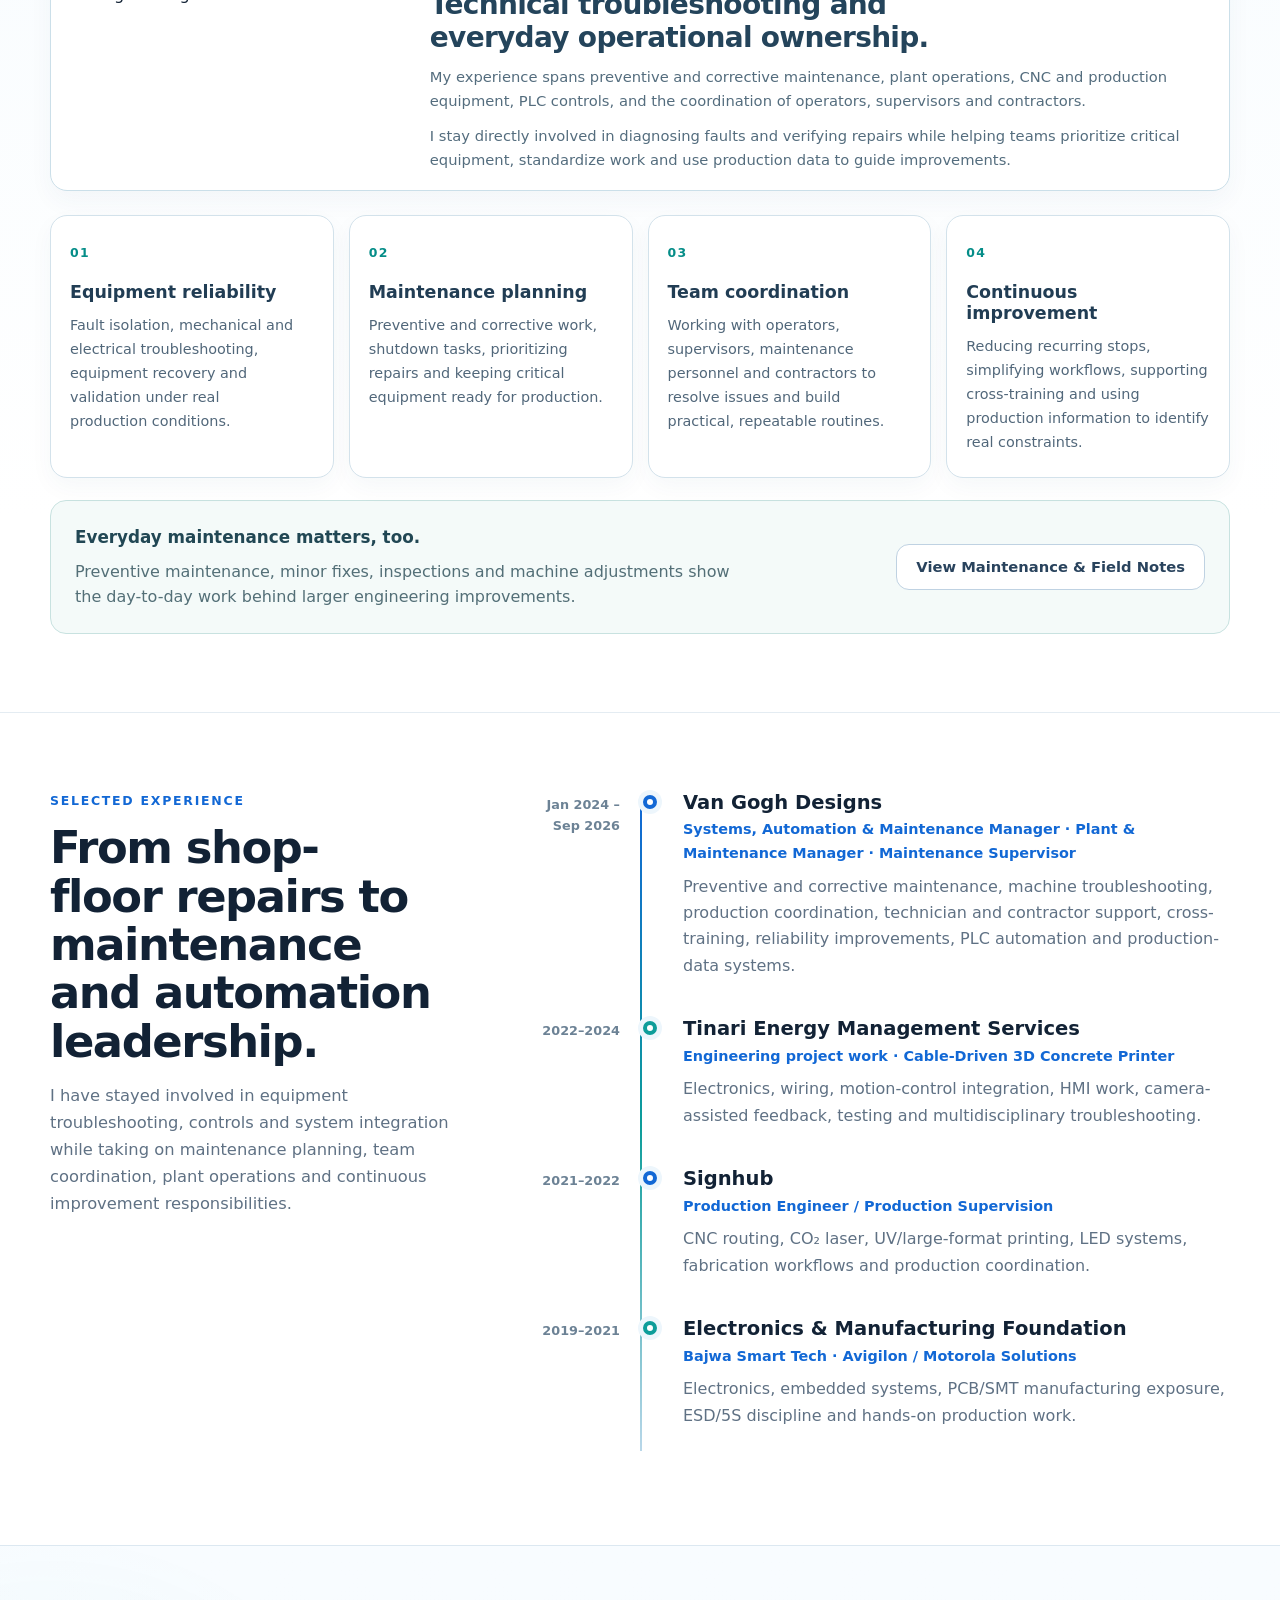
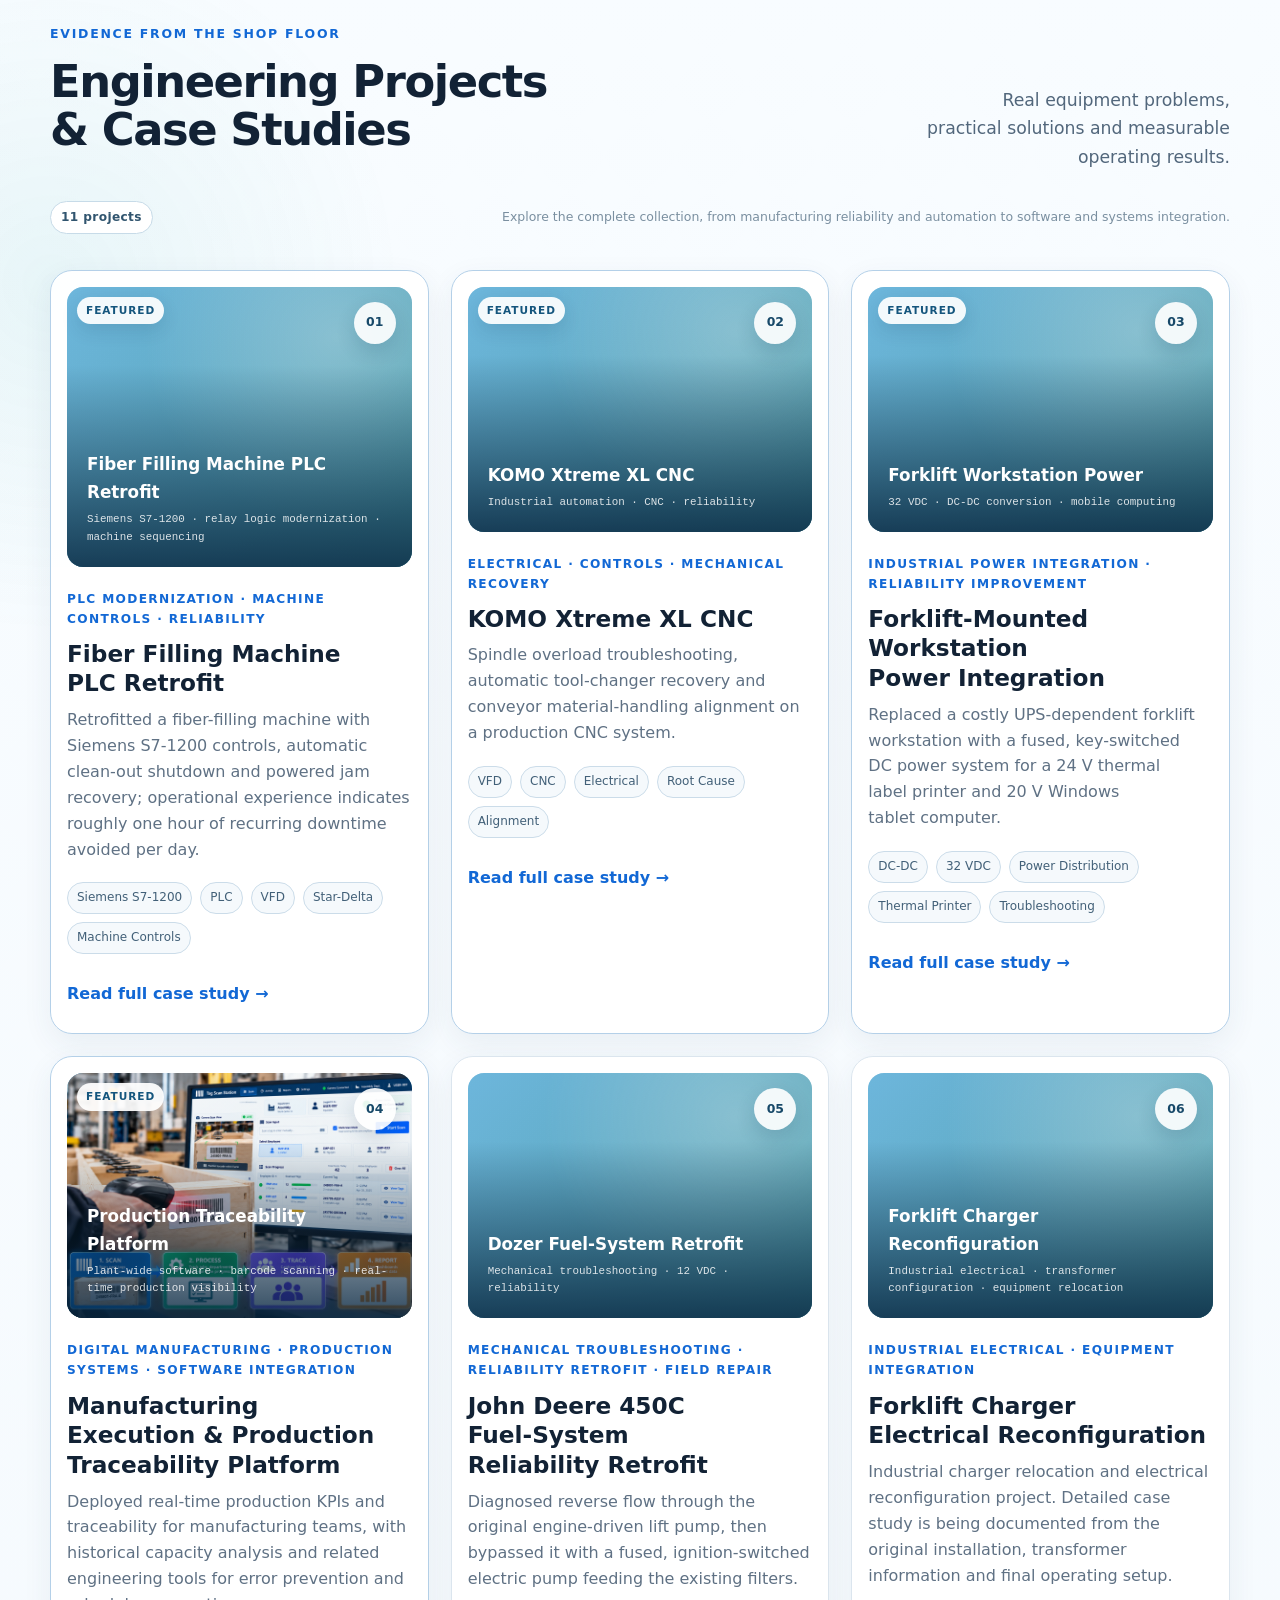
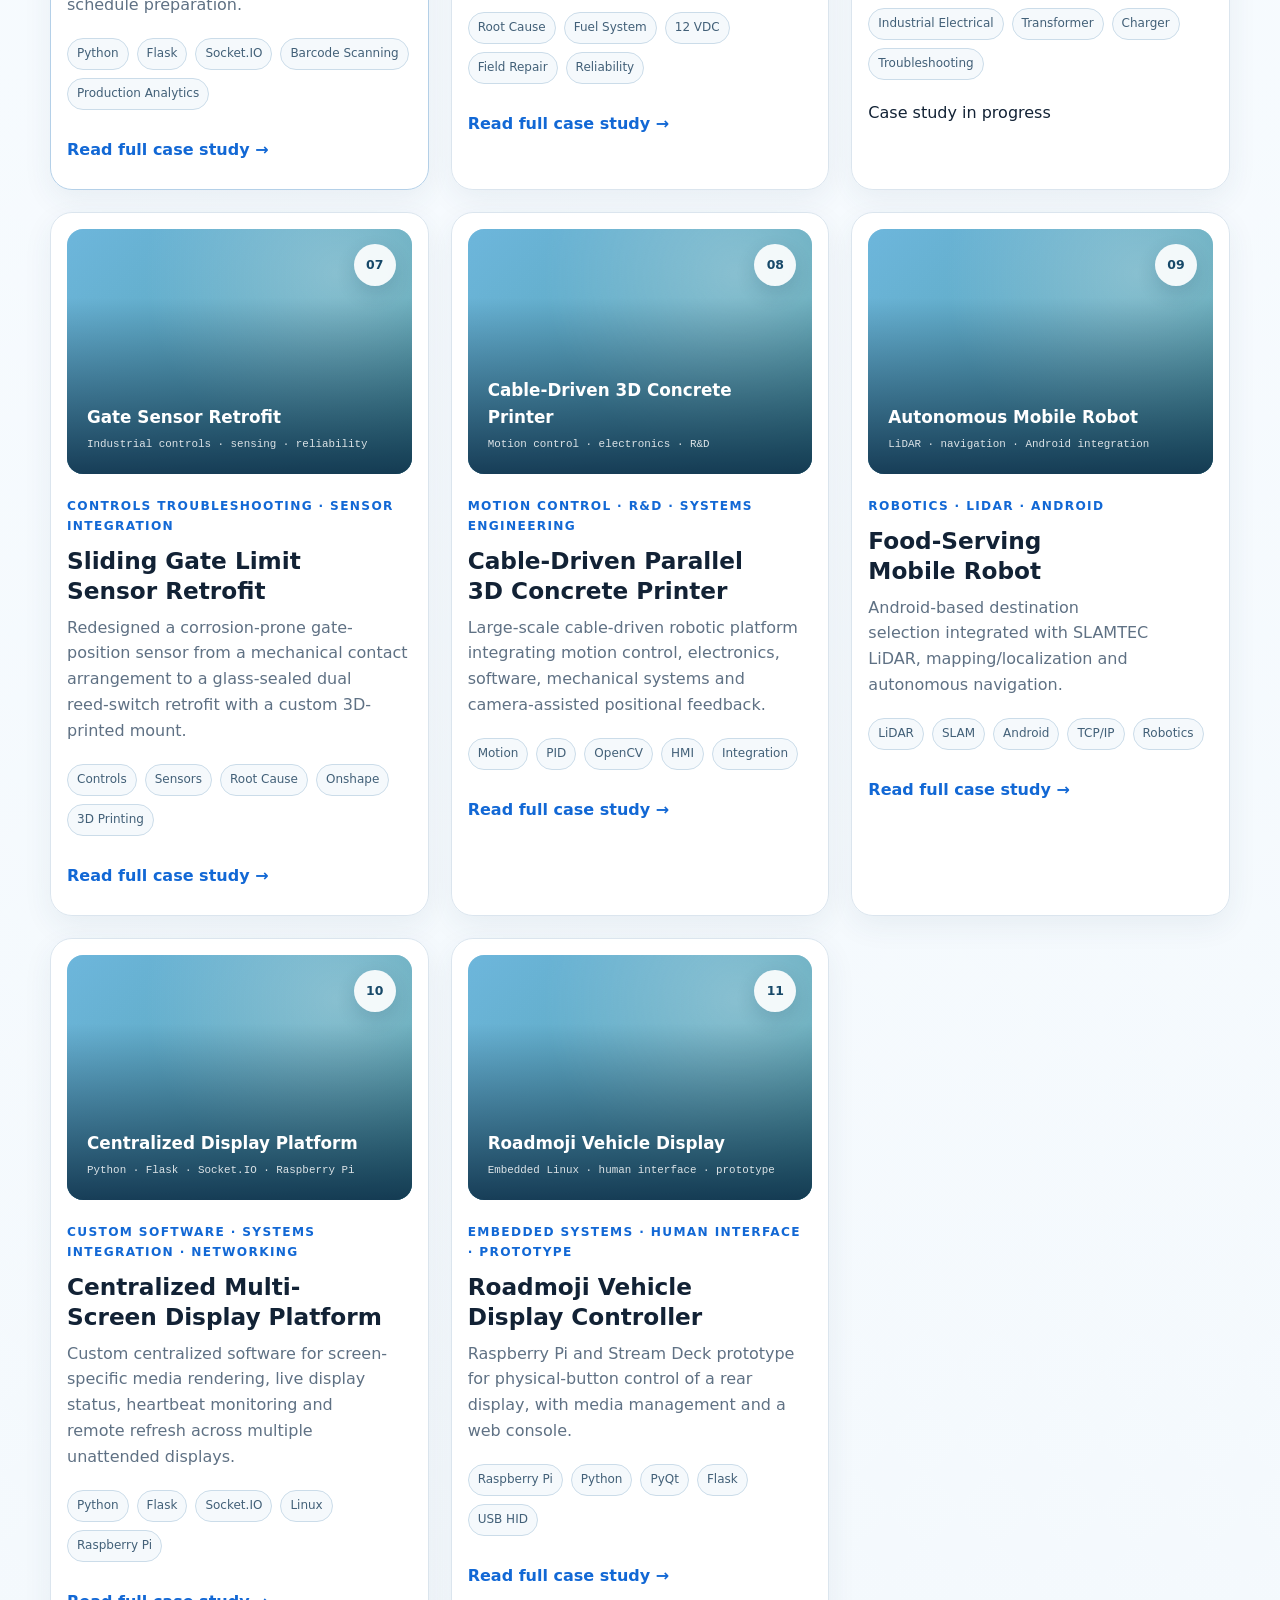
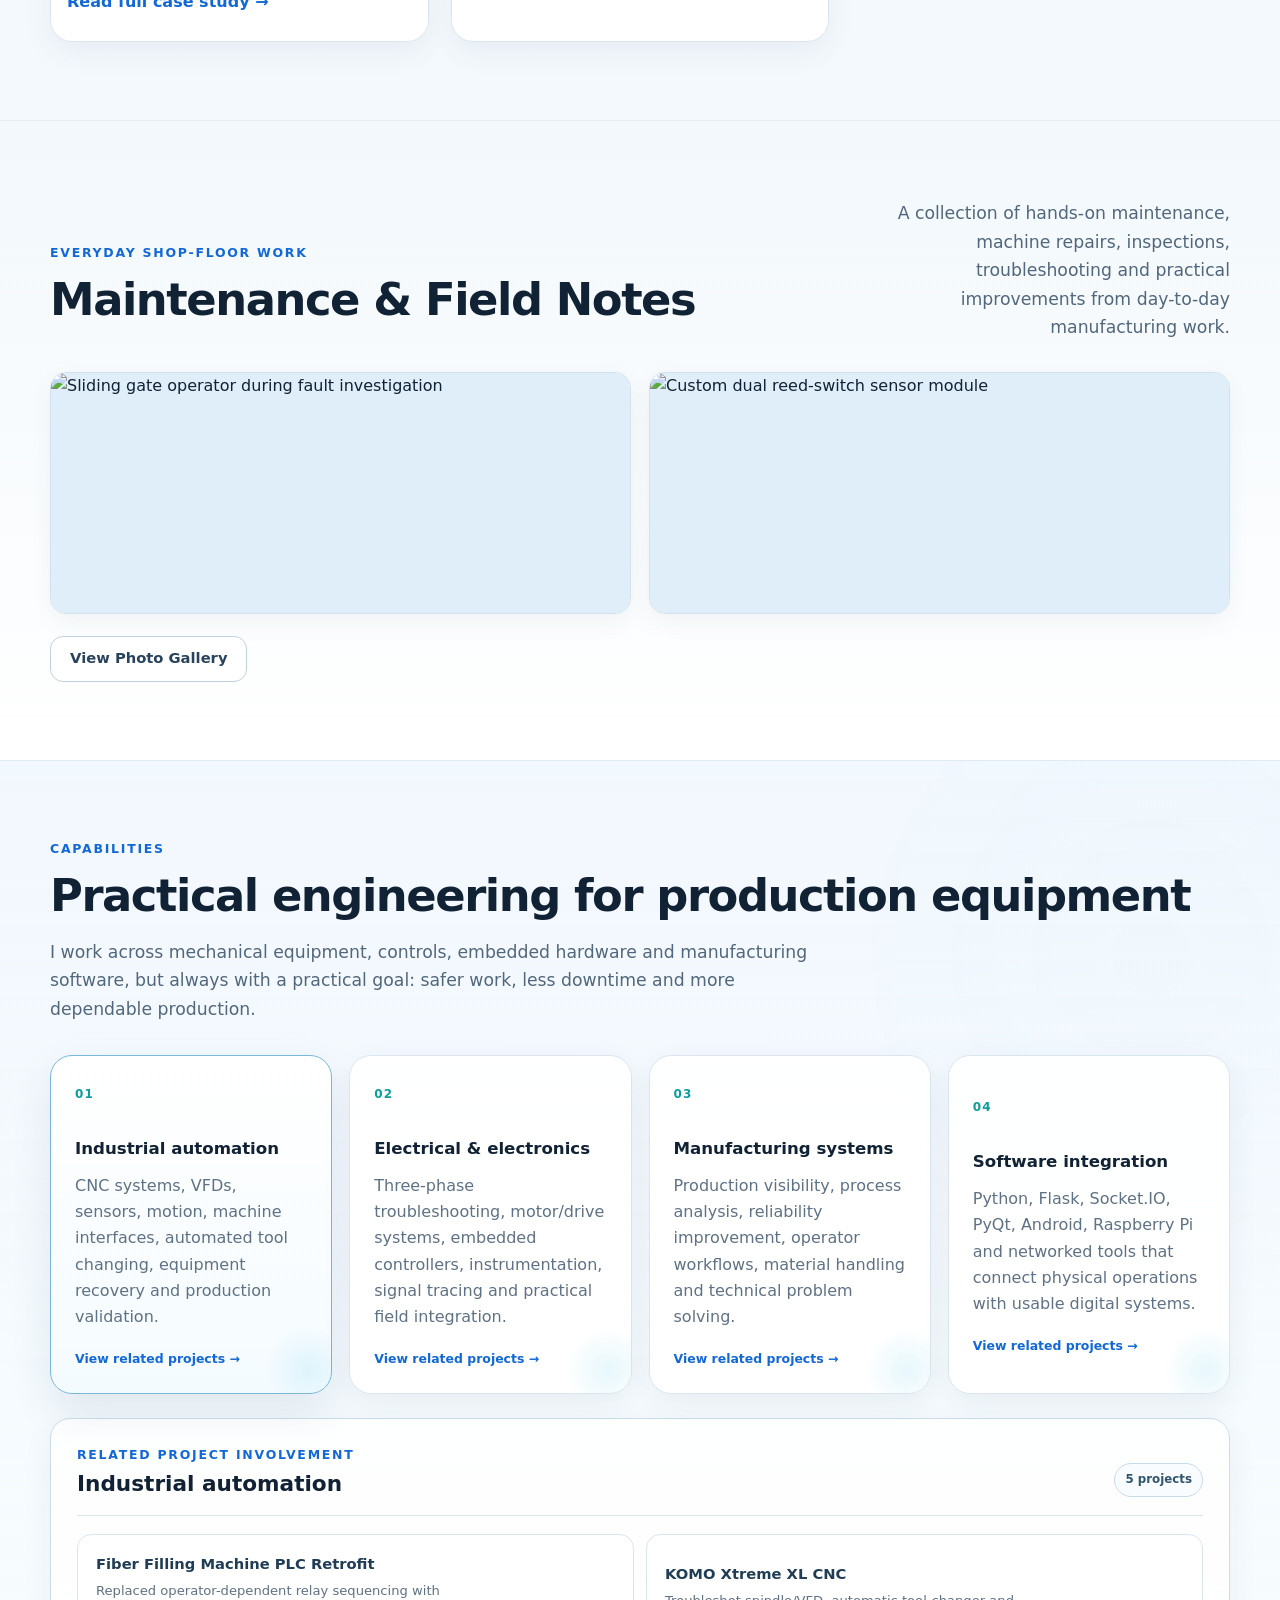
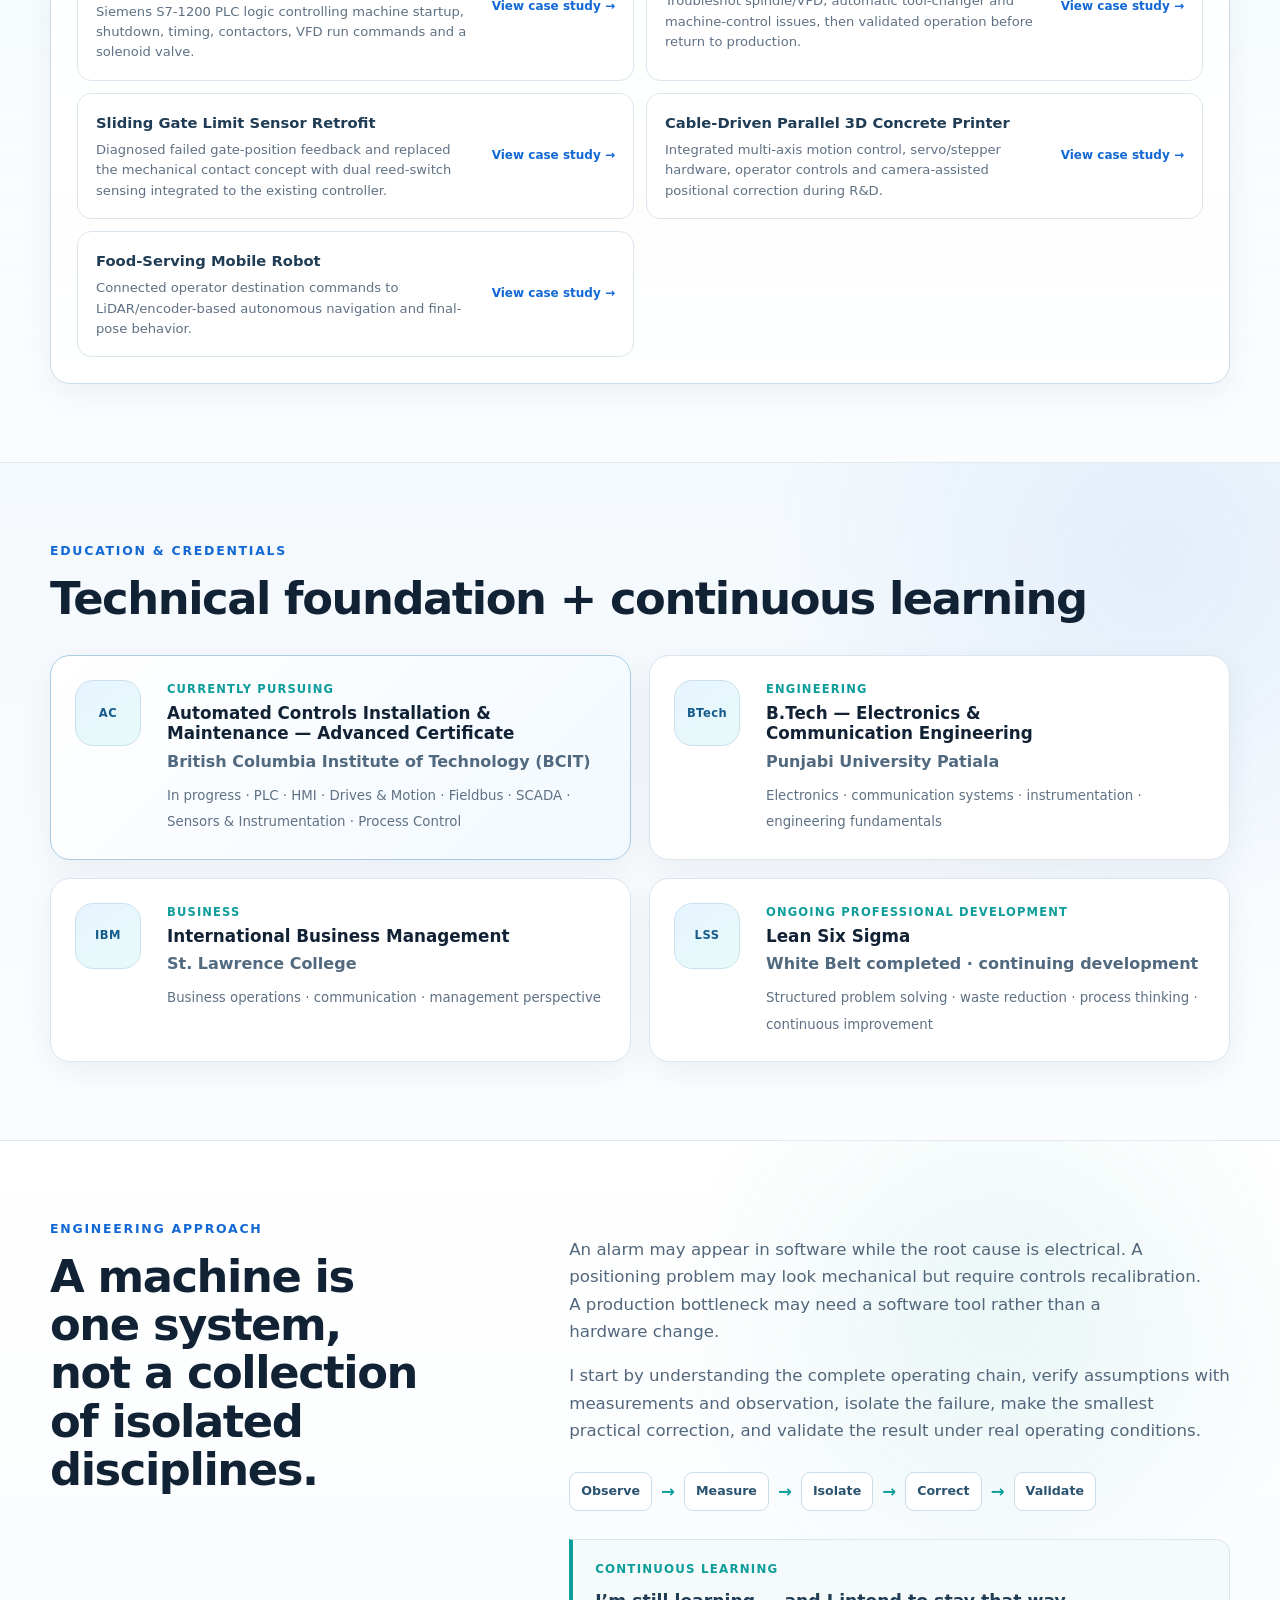
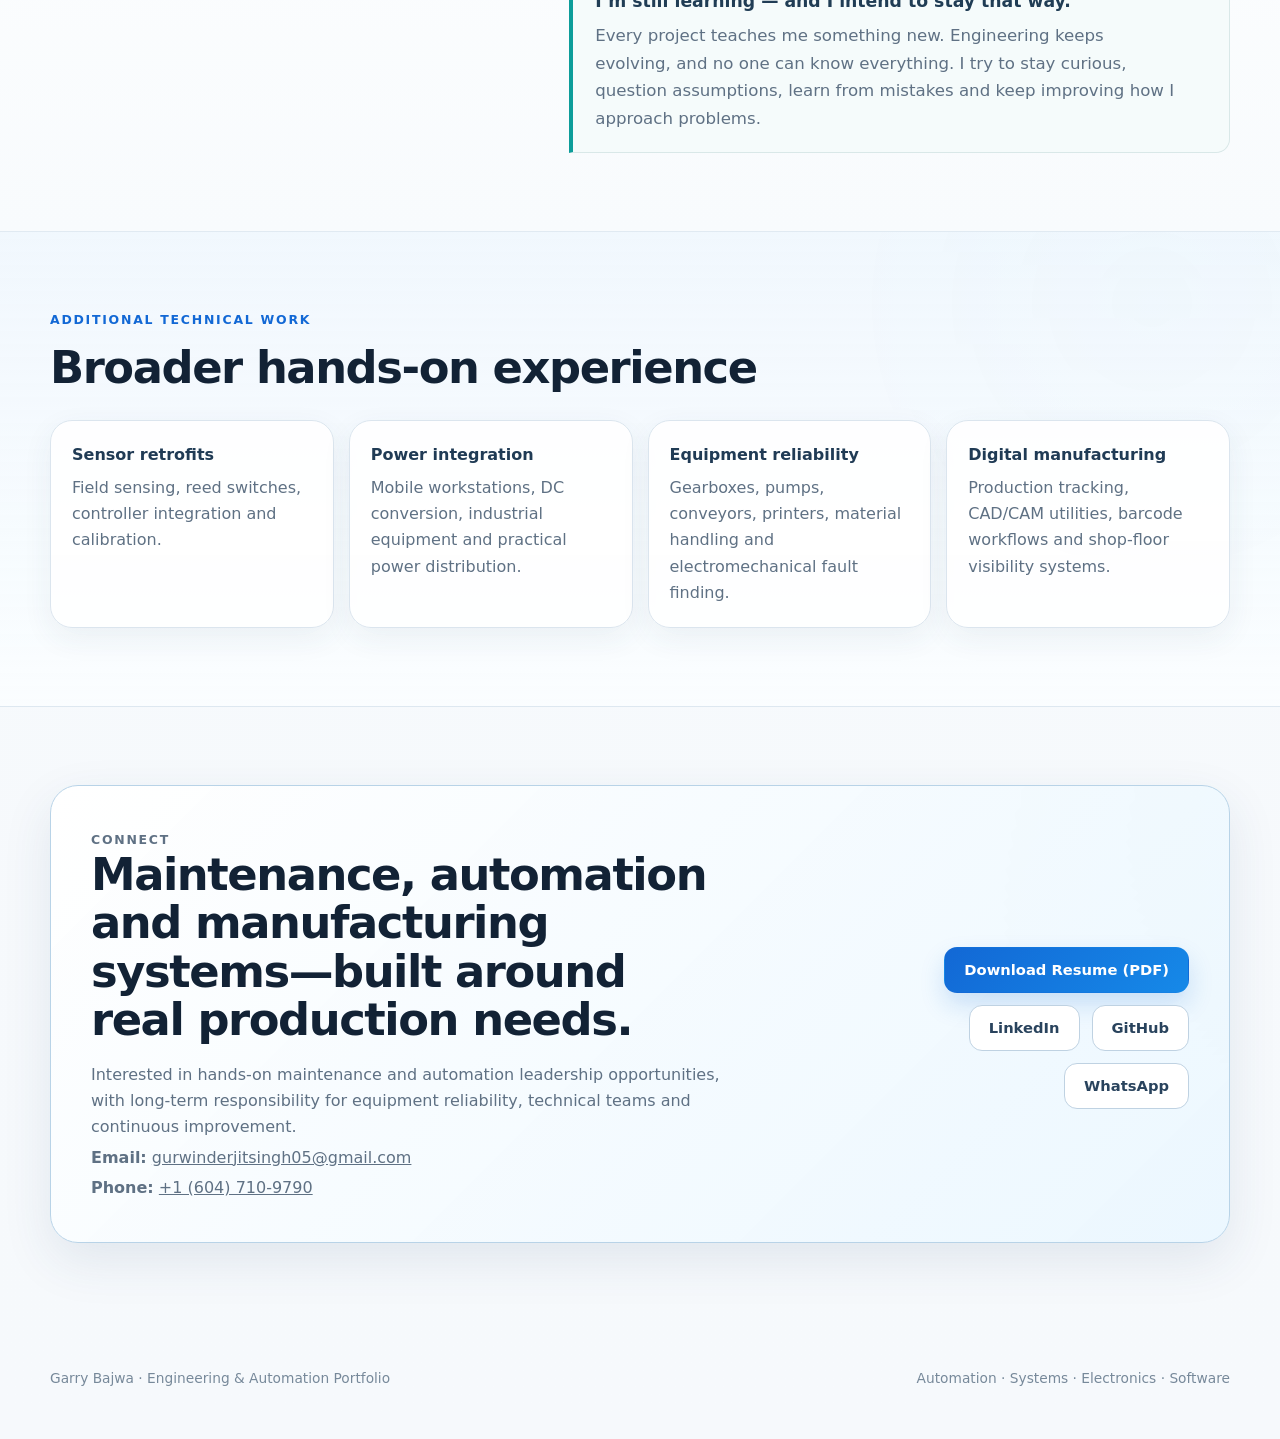
==== commit bf68c9cc: "Remove expand-projects button and display full gallery by default" ====
--- a/index.html
+++ b/index.html
@@ -200,22 +200,17 @@
         <div class="section-heading-row">
           <div>
             <p class="eyebrow">Evidence from the shop floor</p>
-            <h2>Selected maintenance &amp; automation projects</h2>
+            <h2>Engineering Projects &amp; Case Studies</h2>
           </div>
           <p class="section-intro">Real equipment problems, practical solutions and measurable operating results.</p>
         </div>
 
         <div class="project-section-meta">
           <span id="project-count" class="project-count" aria-live="polite"></span>
-          <span class="project-note">Featured: reliability, PLC controls, electrical integration and manufacturing performance. Additional R&amp;D and software work remains available.</span>
+          <span class="project-note">Explore the complete collection, from manufacturing reliability and automation to software and systems integration.</span>
         </div>
 
         <div class="project-grid" id="project-grid"></div>
-        <div class="project-more" id="project-more" hidden>
-          <button type="button" class="button secondary" id="project-more-toggle" aria-controls="project-grid" aria-expanded="false">View all engineering projects</button>
-          <p>Additional technical case studies remain available for employers who want to explore further.</p>
-        </div>
-
         <noscript>
           <p class="media-note">JavaScript is required to display the project cards on this page. Individual case-study pages remain directly accessible.</p>
         </noscript>
@@ -410,6 +405,6 @@
     </div>
   </footer>
   <script src="projects-data.js?v=20261027leadership1"></script>
-  <script src="site.js?v=20261027leadership1"></script>
+  <script src="site.js?v=20261103allprojects1"></script>
 </body>
 </html>
